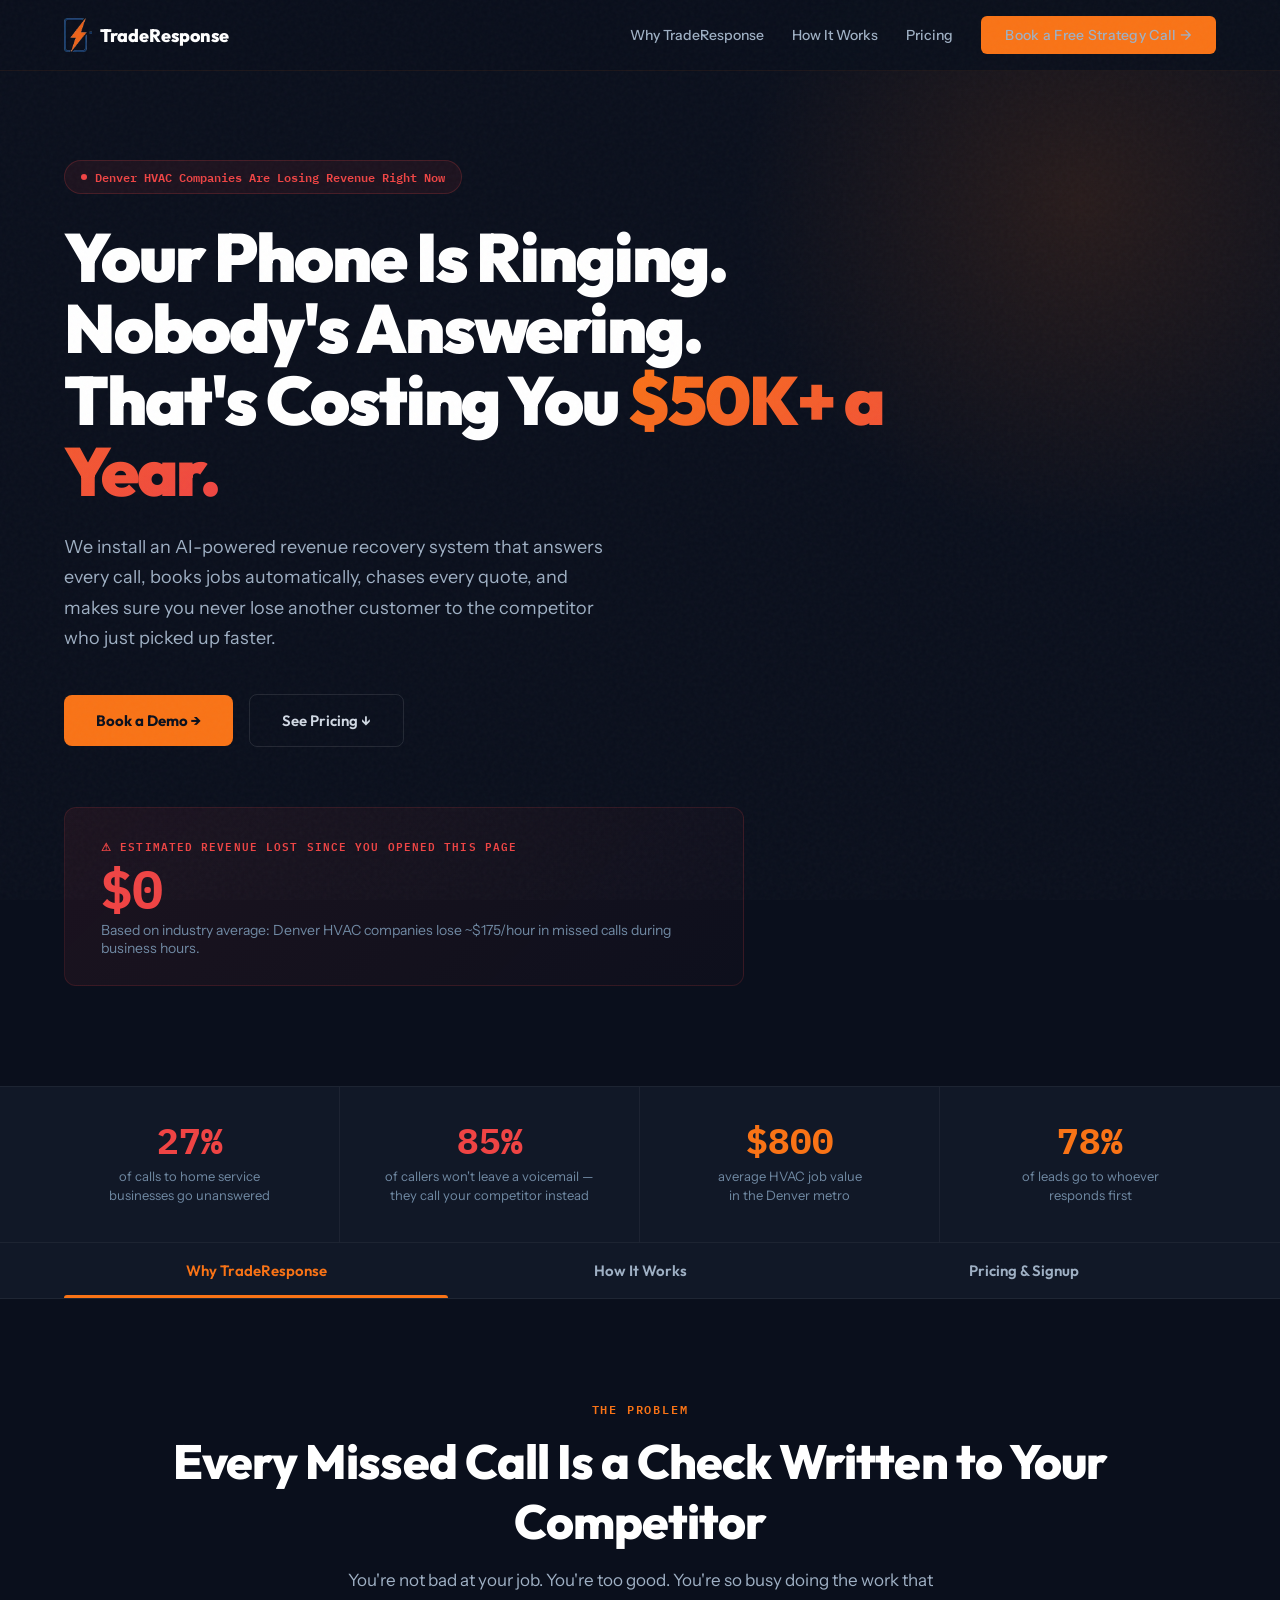
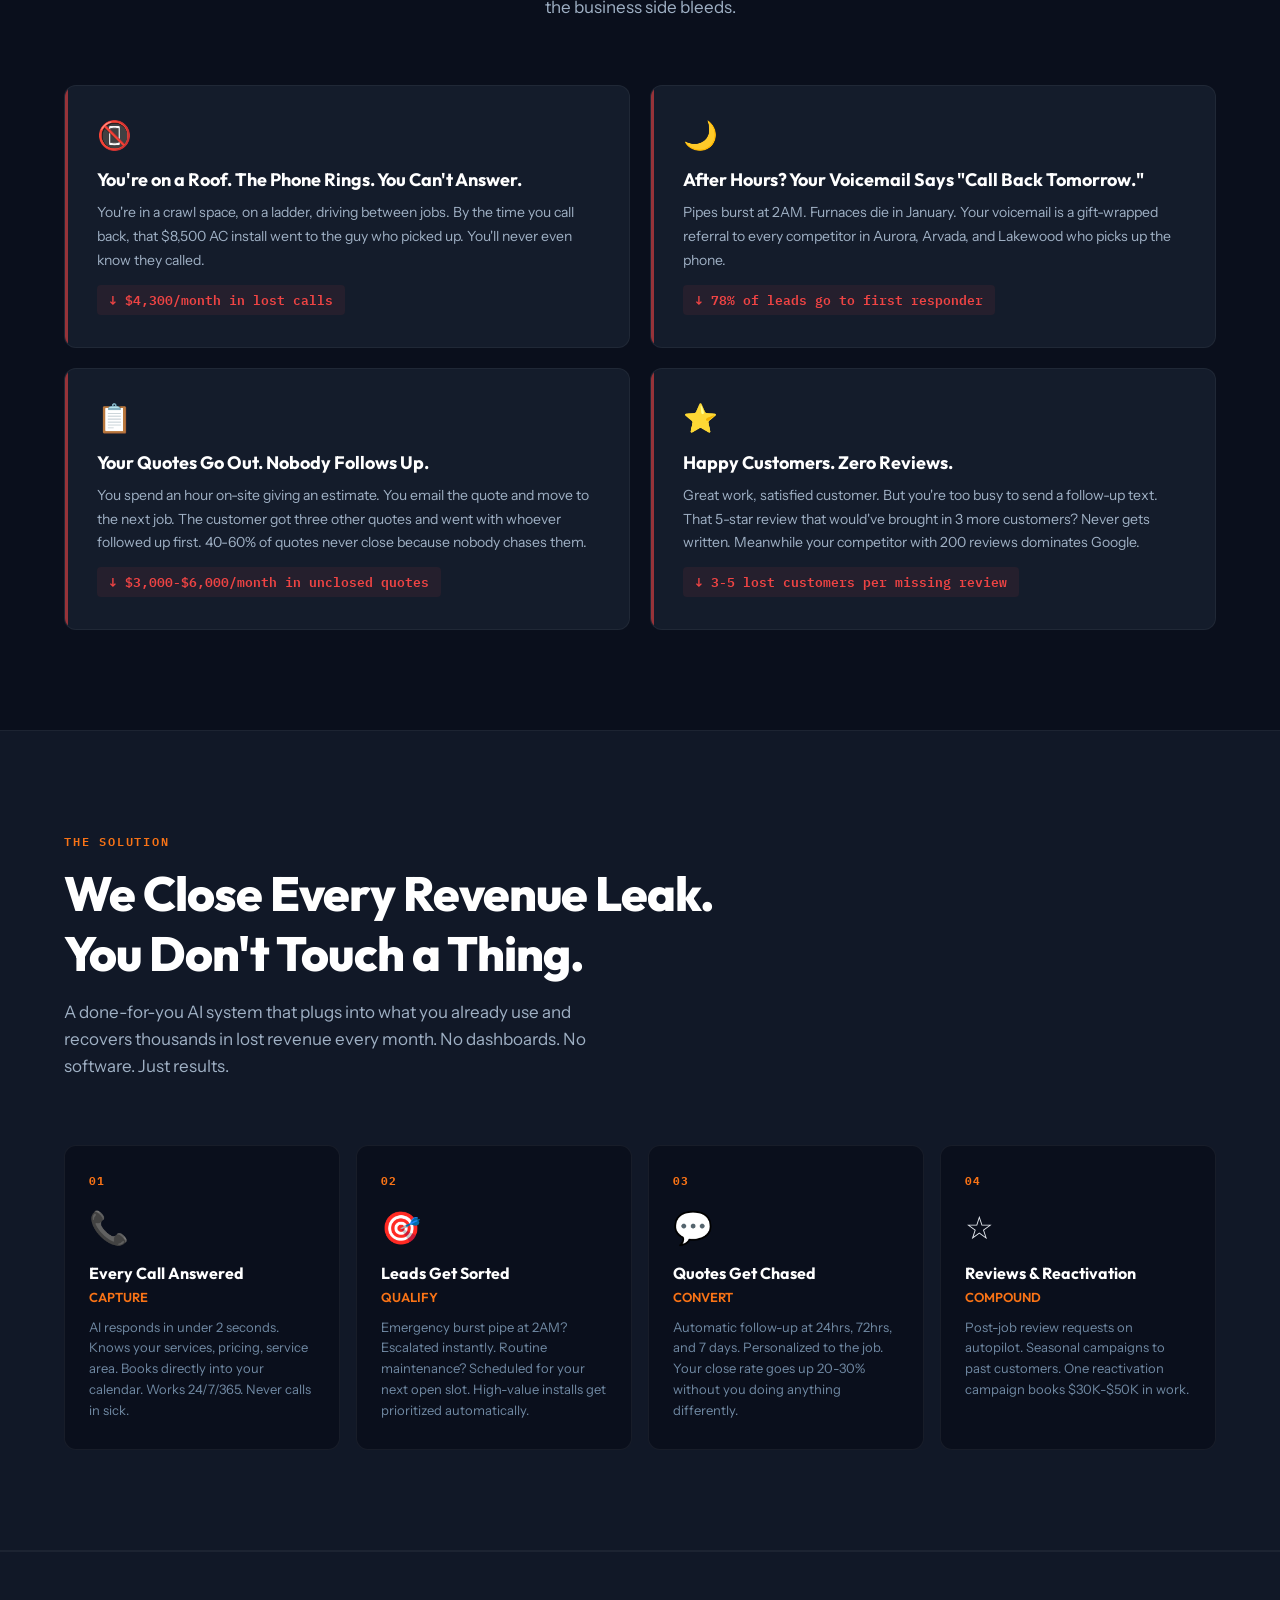
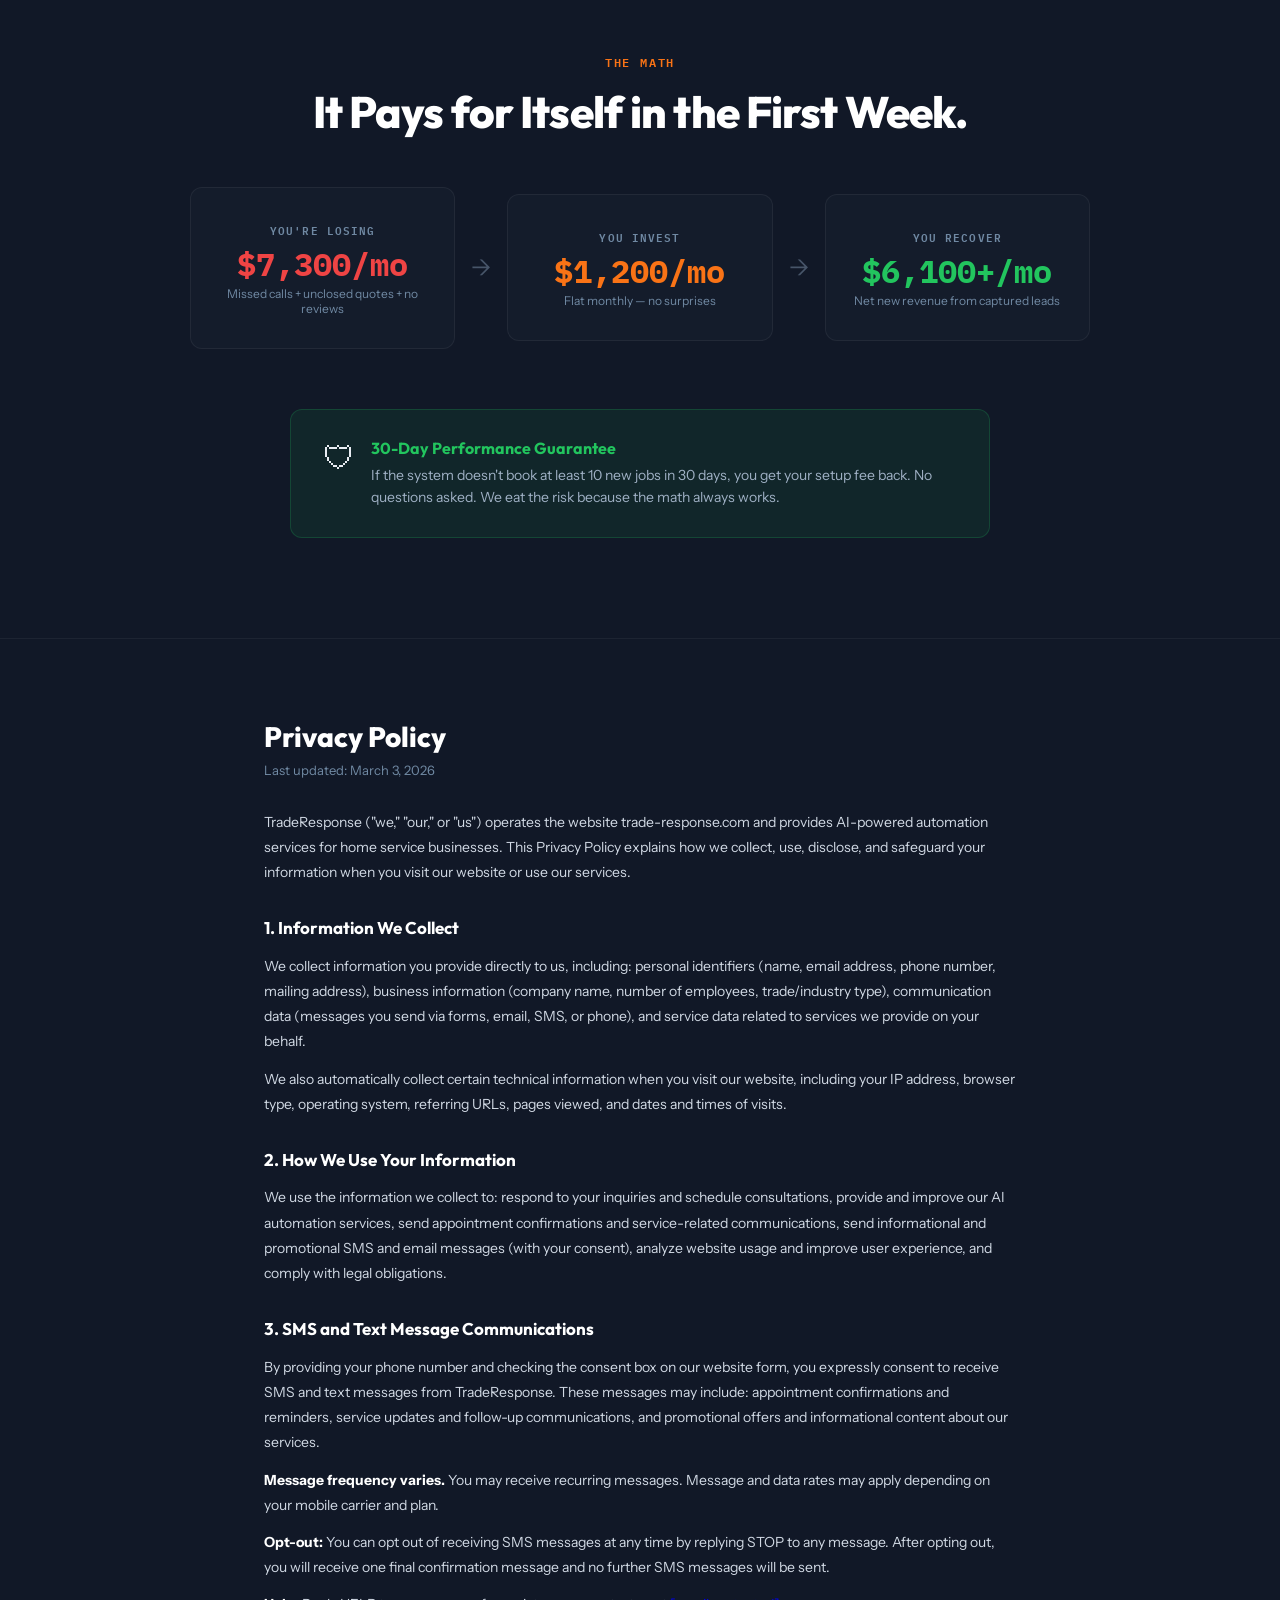
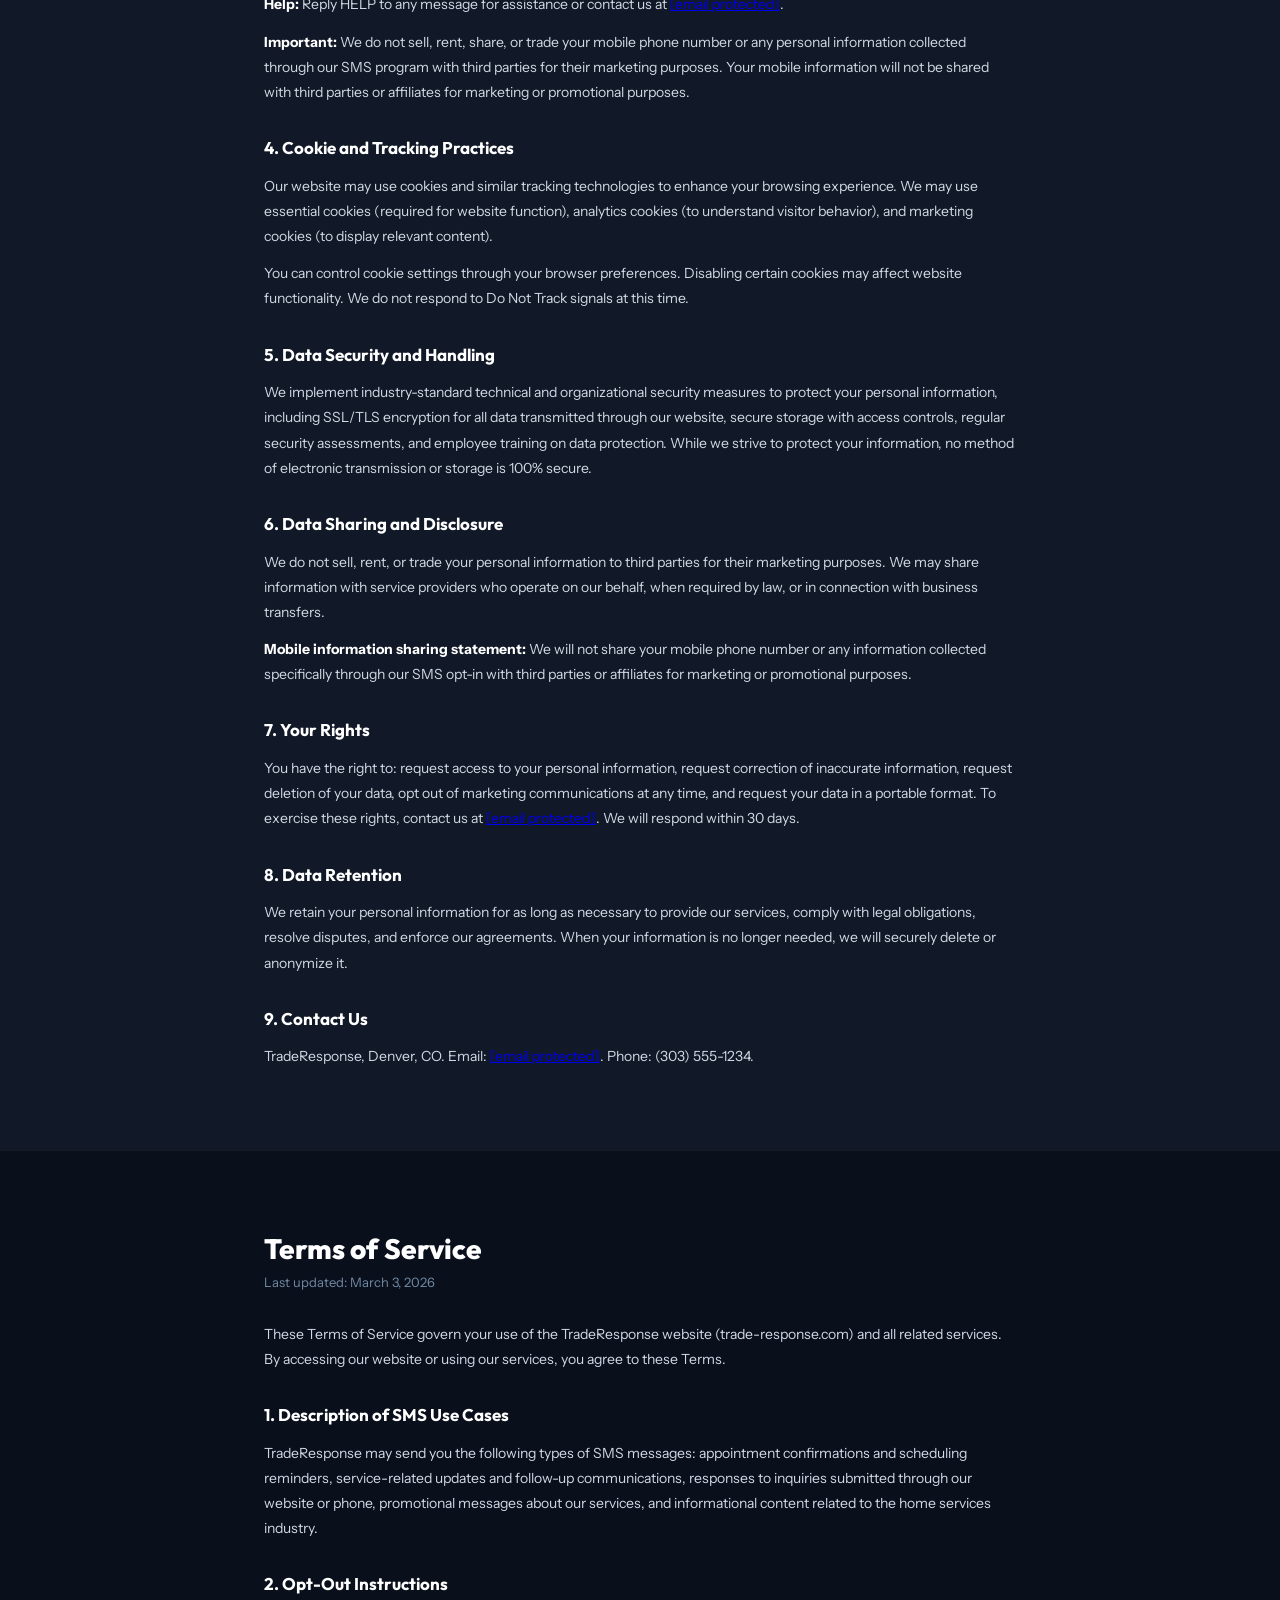
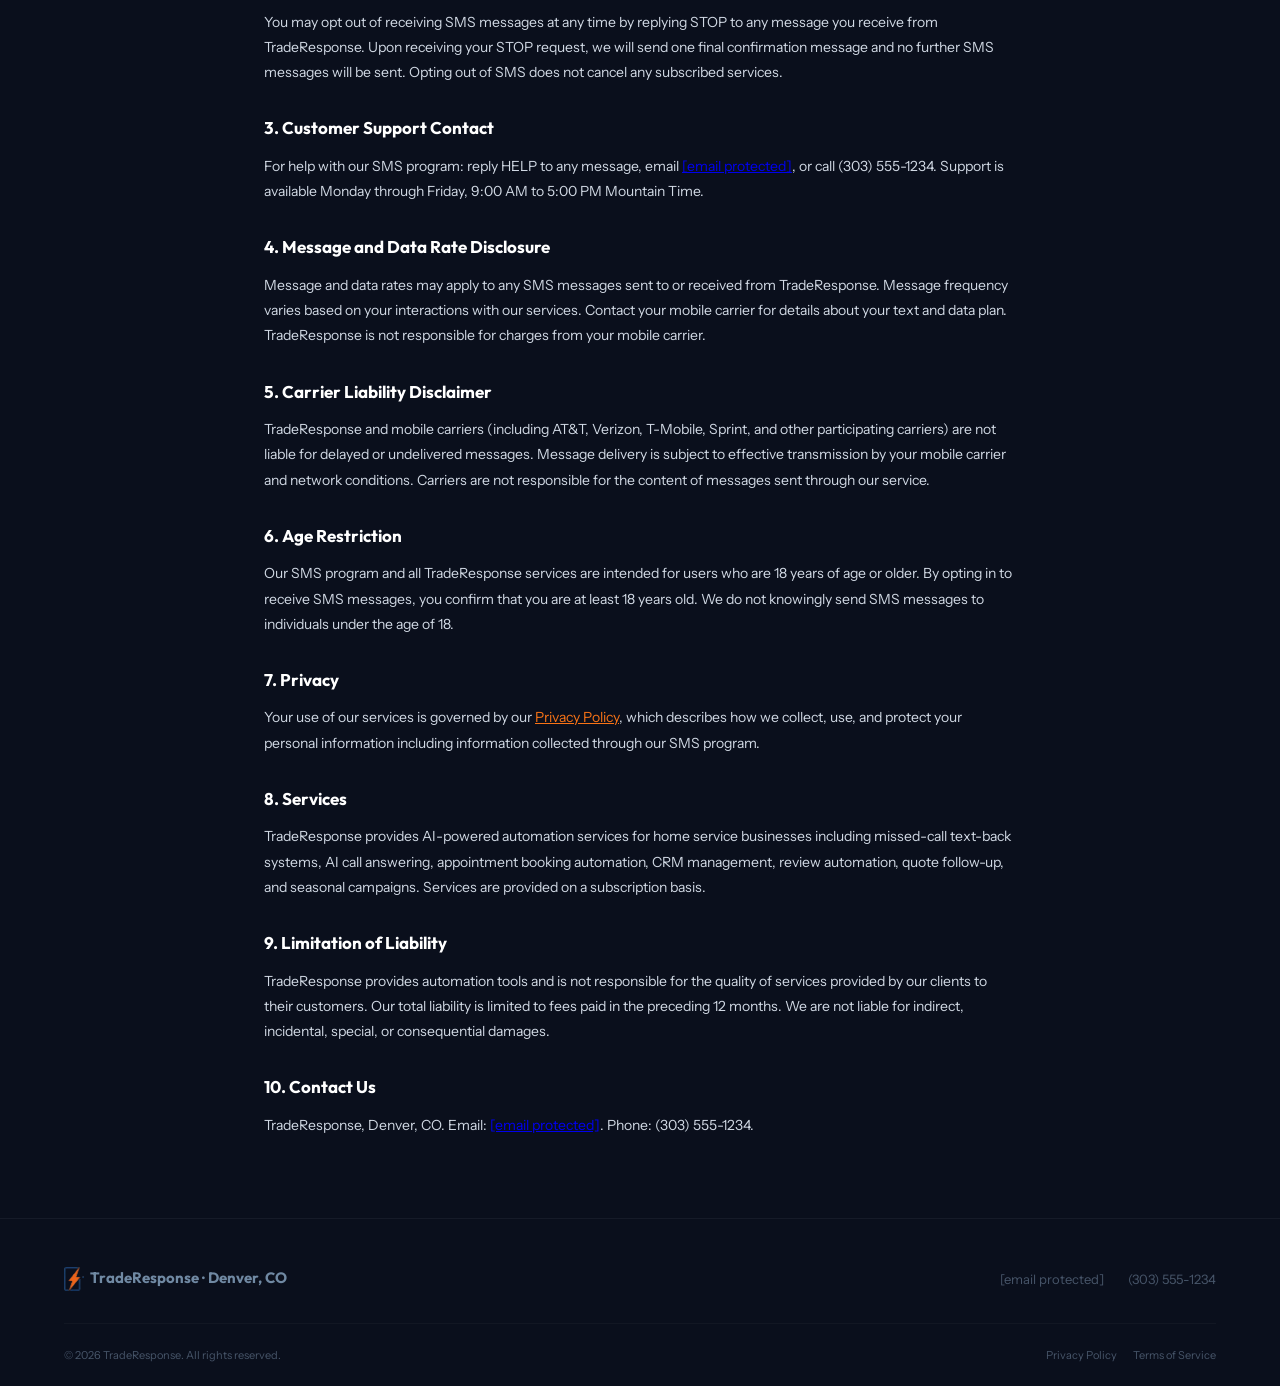
==== index.html @ 0fb7db4b "Connect Book Strategy Call button to GHL calendar Co-Authored-By: Claude Opus 4.6 <noreply@anthropic" ====
<!DOCTYPE html>
<html lang="en">
<head>
<meta charset="UTF-8">
<meta name="viewport" content="width=device-width, initial-scale=1.0">
<title>TradeResponse | Stop Losing $50K+ to Missed Calls — Denver HVAC AI Automation</title>
<meta name="description" content="Denver HVAC companies lose $50K+ a year to unanswered phones. TradeResponse fixes that with AI-powered call answering, lead recovery, and automation.">
<link rel="preconnect" href="https://fonts.googleapis.com">
<link href="https://fonts.googleapis.com/css2?family=Outfit:wght@300;400;500;600;700;800;900&family=Instrument+Sans:wght@400;500;600;700&family=IBM+Plex+Mono:wght@500;600;700&display=swap" rel="stylesheet">
<style>
:root {
  --navy: #0a0f1c;
  --navy-mid: #111827;
  --surface: #141c2b;
  --orange: #f97316;
  --orange-hot: #fb923c;
  --orange-glow: rgba(249,115,22,0.12);
  --red: #ef4444;
  --red-glow: rgba(239,68,68,0.08);
  --green: #22c55e;
  --green-glow: rgba(34,197,94,0.08);
  --white: #ffffff;
  --gray-100: #f3f6fa;
  --gray-300: #d1d9e4;
  --gray-400: #9fb0c4;
  --gray-500: #7089a3;
  --gray-600: #475569;
  --text: #e8ecf2;
  --font-display: 'Outfit', sans-serif;
  --font-body: 'Instrument Sans', sans-serif;
  --font-mono: 'IBM Plex Mono', monospace;
}
*{margin:0;padding:0;box-sizing:border-box}
html{scroll-behavior:smooth}
body{font-family:var(--font-body);background:var(--navy);color:var(--text);overflow-x:hidden;-webkit-font-smoothing:antialiased}
.container{max-width:1200px;margin:0 auto;padding:0 24px}
.section-label{font-family:var(--font-mono);font-size:12px;font-weight:600;letter-spacing:0.15em;text-transform:uppercase;color:var(--orange);margin-bottom:12px}

/* GRAIN */
body::before{content:'';position:fixed;top:0;left:0;right:0;bottom:0;background-image:url("data:image/svg+xml,%3Csvg viewBox='0 0 256 256' xmlns='http://www.w3.org/2000/svg'%3E%3Cfilter id='n'%3E%3CfeTurbulence type='fractalNoise' baseFrequency='0.9' numOctaves='4' stitchTiles='stitch'/%3E%3C/filter%3E%3Crect width='100%25' height='100%25' filter='url(%23n)' opacity='0.03'/%3E%3C/svg%3E");pointer-events:none;z-index:9999}

/* NAV */
.nav{position:fixed;top:0;width:100%;z-index:100;padding:16px 0;background:rgba(10,15,28,0.88);backdrop-filter:blur(20px);border-bottom:1px solid rgba(249,115,22,0.08)}
.nav-inner{max-width:1200px;margin:0 auto;padding:0 24px;display:flex;justify-content:space-between;align-items:center}
.nav-logo{font-family:var(--font-display);font-weight:800;font-size:18px;color:var(--white);text-decoration:none;display:flex;align-items:center;gap:8px}
.nav-logo-img{height:34px;width:auto;object-fit:contain}
.nav-links{display:flex;gap:28px;align-items:center}
.nav-links a{font-size:14px;font-weight:500;color:var(--gray-400);text-decoration:none;transition:color 0.2s}
.nav-links a:hover{color:var(--white)}
.nav-cta{background:var(--orange);color:var(--navy);padding:10px 24px;border-radius:6px;font-size:13px;font-weight:700;text-decoration:none;transition:all 0.2s;letter-spacing:0.02em}
.nav-cta:hover{background:var(--orange-hot);transform:translateY(-1px)}

/* HERO */
.hero{padding:160px 0 100px;position:relative;overflow:hidden}
.hero::before{content:'';position:absolute;top:-200px;right:-200px;width:800px;height:800px;background:radial-gradient(circle,var(--orange-glow) 0%,transparent 60%);pointer-events:none}
.hero-content{position:relative;z-index:2}
.hero-badge{display:inline-flex;align-items:center;gap:8px;padding:6px 16px;background:var(--red-glow);border:1px solid rgba(239,68,68,0.2);border-radius:100px;font-family:var(--font-mono);font-size:12px;font-weight:600;color:var(--red);margin-bottom:28px;animation:pulse-border 2s ease-in-out infinite}
@keyframes pulse-border{0%,100%{border-color:rgba(239,68,68,0.2)}50%{border-color:rgba(239,68,68,0.5)}}
.hero-badge .dot{width:6px;height:6px;background:var(--red);border-radius:50%;animation:blink 1.5s ease-in-out infinite}
@keyframes blink{0%,100%{opacity:1}50%{opacity:0.3}}
.hero h1{font-family:var(--font-display);font-size:clamp(40px,5.5vw,68px);font-weight:900;line-height:1.05;letter-spacing:-0.03em;color:var(--white);max-width:820px;margin-bottom:24px}
.hero h1 .highlight{background:linear-gradient(135deg,var(--orange),var(--red));-webkit-background-clip:text;-webkit-text-fill-color:transparent;background-clip:text}
.hero-sub{font-size:18px;line-height:1.7;color:var(--gray-400);max-width:560px;margin-bottom:40px}
.hero-actions{display:flex;gap:16px;align-items:center;flex-wrap:wrap}
.btn-primary{display:inline-flex;align-items:center;gap:8px;background:var(--orange);color:var(--navy);padding:16px 32px;border-radius:8px;font-family:var(--font-display);font-size:15px;font-weight:700;text-decoration:none;transition:all 0.25s;border:none;cursor:pointer}
.btn-primary:hover{background:var(--orange-hot);transform:translateY(-2px);box-shadow:0 8px 30px rgba(249,115,22,0.3)}
.btn-secondary{display:inline-flex;align-items:center;gap:8px;background:transparent;color:var(--gray-300);padding:16px 32px;border-radius:8px;font-family:var(--font-display);font-size:15px;font-weight:600;text-decoration:none;border:1px solid rgba(255,255,255,0.1);transition:all 0.25s}
.btn-secondary:hover{border-color:var(--orange);color:var(--orange)}

/* LOSS COUNTER */
.loss-counter{margin-top:60px;padding:28px 36px;background:linear-gradient(135deg,rgba(239,68,68,0.08),rgba(239,68,68,0.02));border:1px solid rgba(239,68,68,0.15);border-radius:12px;max-width:680px}
.loss-counter-label{font-family:var(--font-mono);font-size:11px;color:var(--red);font-weight:600;letter-spacing:0.1em;text-transform:uppercase;margin-bottom:8px}
.loss-counter-value{font-family:var(--font-mono);font-size:clamp(36px,5vw,52px);font-weight:700;color:var(--red);line-height:1;margin-bottom:6px}
.loss-counter-sub{font-size:14px;color:var(--gray-500)}

/* STATS */
.stat-strip{border-top:1px solid rgba(255,255,255,0.05);border-bottom:1px solid rgba(255,255,255,0.05);background:var(--navy-mid)}
.stat-strip-inner{max-width:1200px;margin:0 auto;display:grid;grid-template-columns:repeat(4,1fr)}
.stat-item{padding:36px 24px;text-align:center;border-right:1px solid rgba(255,255,255,0.05)}
.stat-item:last-child{border-right:none}
.stat-number{font-family:var(--font-mono);font-size:36px;font-weight:700;color:var(--orange);line-height:1;margin-bottom:8px}
.stat-number.red{color:var(--red)}
.stat-desc{font-size:13px;color:var(--gray-500);line-height:1.5}

/* PAIN */
.pain{padding:100px 0}
.pain-header{text-align:center;margin-bottom:64px}
.pain-header h2{font-family:var(--font-display);font-size:clamp(32px,4vw,48px);font-weight:800;color:var(--white);letter-spacing:-0.02em;margin-bottom:16px}
.pain-header p{font-size:17px;color:var(--gray-400);max-width:600px;margin:0 auto;line-height:1.6}
.pain-grid{display:grid;grid-template-columns:repeat(2,1fr);gap:20px}
.pain-card{padding:32px;background:var(--surface);border:1px solid rgba(255,255,255,0.05);border-radius:12px;position:relative;overflow:hidden;transition:all 0.3s}
.pain-card:hover{border-color:rgba(239,68,68,0.2);transform:translateY(-2px)}
.pain-card::before{content:'';position:absolute;top:0;left:0;width:3px;height:100%;background:var(--red);opacity:0.6}
.pain-icon{font-size:28px;margin-bottom:16px}
.pain-card h3{font-family:var(--font-display);font-size:18px;font-weight:700;color:var(--white);margin-bottom:10px}
.pain-card p{font-size:14px;line-height:1.7;color:var(--gray-400)}
.pain-card .cost{display:inline-block;margin-top:12px;font-family:var(--font-mono);font-size:13px;font-weight:600;color:var(--red);padding:4px 12px;background:var(--red-glow);border-radius:4px}

/* SOLUTION */
.solution{padding:100px 0;background:var(--navy-mid);border-top:1px solid rgba(255,255,255,0.05);border-bottom:1px solid rgba(255,255,255,0.05)}
.solution-header{margin-bottom:64px}
.solution-header h2{font-family:var(--font-display);font-size:clamp(32px,4vw,48px);font-weight:800;color:var(--white);letter-spacing:-0.02em;margin-bottom:16px}
.solution-header p{font-size:17px;color:var(--gray-400);max-width:560px;line-height:1.6}
.solution-grid{display:grid;grid-template-columns:repeat(4,1fr);gap:16px}
.sol-card{padding:28px 24px;background:var(--navy);border:1px solid rgba(255,255,255,0.06);border-radius:12px;transition:all 0.3s}
.sol-card:hover{border-color:var(--orange);transform:translateY(-3px)}
.sol-num{font-family:var(--font-mono);font-size:11px;font-weight:700;color:var(--orange);letter-spacing:0.1em;margin-bottom:20px}
.sol-icon{font-size:32px;margin-bottom:16px}
.sol-card h3{font-family:var(--font-display);font-size:16px;font-weight:700;color:var(--white);margin-bottom:6px}
.sol-card .sol-sub{font-family:var(--font-display);font-size:13px;font-weight:600;color:var(--orange);margin-bottom:12px}
.sol-card p{font-size:13px;line-height:1.6;color:var(--gray-500)}

/* HOW IT WORKS */
.how{padding:100px 0}
.how-header{text-align:center;margin-bottom:64px}
.how-header h2{font-family:var(--font-display);font-size:clamp(32px,4vw,44px);font-weight:800;color:var(--white);letter-spacing:-0.02em;margin-bottom:12px}
.how-header p{font-size:16px;color:var(--gray-400)}
.how-steps{display:grid;grid-template-columns:repeat(4,1fr);gap:0;position:relative}
.how-steps::before{content:'';position:absolute;top:32px;left:12.5%;right:12.5%;height:2px;background:linear-gradient(to right,var(--orange),var(--green));opacity:0.3}
.how-step{text-align:center;padding:0 20px;position:relative}
.step-circle{width:64px;height:64px;border-radius:50%;background:var(--surface);border:2px solid var(--orange);display:flex;align-items:center;justify-content:center;margin:0 auto 20px;font-family:var(--font-mono);font-size:20px;font-weight:700;color:var(--orange);position:relative;z-index:2}
.how-step h3{font-family:var(--font-display);font-size:16px;font-weight:700;color:var(--white);margin-bottom:8px}
.how-step p{font-size:13px;color:var(--gray-500);line-height:1.6}

/* ROI */
.roi{padding:100px 0;background:var(--navy-mid);border-top:1px solid rgba(255,255,255,0.05)}
.roi-header{text-align:center;margin-bottom:48px}
.roi-header h2{font-family:var(--font-display);font-size:clamp(32px,4vw,44px);font-weight:800;color:var(--white);letter-spacing:-0.02em;margin-bottom:12px}
.roi-flow{display:grid;grid-template-columns:1fr auto 1fr auto 1fr;gap:16px;align-items:center;max-width:900px;margin:0 auto 60px}
.roi-card{padding:32px 24px;background:var(--surface);border:1px solid rgba(255,255,255,0.06);border-radius:12px;text-align:center}
.roi-label{font-family:var(--font-mono);font-size:11px;font-weight:600;color:var(--gray-500);letter-spacing:0.1em;text-transform:uppercase;margin-bottom:8px}
.roi-amount{font-family:var(--font-mono);font-size:32px;font-weight:700;line-height:1.1;margin-bottom:4px}
.roi-amount.loss{color:var(--red)}
.roi-amount.invest{color:var(--orange)}
.roi-amount.gain{color:var(--green)}
.roi-note{font-size:12px;color:var(--gray-500)}
.roi-arrow{font-size:24px;color:var(--gray-600)}
.guarantee{max-width:700px;margin:0 auto;padding:28px 32px;background:var(--green-glow);border:1px solid rgba(34,197,94,0.2);border-radius:12px;display:flex;align-items:flex-start;gap:16px}
.guarantee-icon{font-size:32px;flex-shrink:0}
.guarantee h4{font-family:var(--font-display);font-size:16px;font-weight:700;color:var(--green);margin-bottom:6px}
.guarantee p{font-size:14px;color:var(--gray-400);line-height:1.6}

/* WHAT'S INCLUDED */
.included{padding:100px 0}
.included-header{text-align:center;margin-bottom:64px}
.included-header h2{font-family:var(--font-display);font-size:clamp(32px,4vw,44px);font-weight:800;color:var(--white);letter-spacing:-0.02em;margin-bottom:12px}
.included-header p{font-size:16px;color:var(--gray-400);max-width:560px;margin:0 auto}
.included-grid{display:grid;grid-template-columns:repeat(3,1fr);gap:20px}
.inc-card{padding:32px 28px;background:var(--surface);border:1px solid rgba(255,255,255,0.06);border-radius:12px;transition:all 0.3s}
.inc-card:hover{border-color:rgba(249,115,22,0.3);transform:translateY(-2px)}
.inc-card .inc-icon{font-size:36px;margin-bottom:16px}
.inc-card h3{font-family:var(--font-display);font-size:17px;font-weight:700;color:var(--white);margin-bottom:8px}
.inc-card p{font-size:14px;color:var(--gray-400);line-height:1.6;margin-bottom:12px}
.inc-card .inc-tag{font-family:var(--font-mono);font-size:11px;font-weight:600;color:var(--green);padding:4px 10px;background:var(--green-glow);border-radius:4px;display:inline-block}

/* VOICES */
.voices{padding:100px 0;background:var(--navy-mid);border-top:1px solid rgba(255,255,255,0.05)}
.voices-header{text-align:center;margin-bottom:48px}
.voices-header h2{font-family:var(--font-display);font-size:clamp(28px,3vw,40px);font-weight:800;color:var(--white);margin-bottom:8px}
.voice-grid{display:grid;grid-template-columns:repeat(3,1fr);gap:20px}
.voice-card{padding:28px;background:var(--navy);border:1px solid rgba(255,255,255,0.05);border-radius:12px}
.voice-card .quote{font-size:15px;color:var(--gray-300);line-height:1.7;font-style:italic;margin-bottom:16px}
.voice-card .attr{font-size:13px;color:var(--gray-500)}
.voice-card .attr strong{color:var(--orange)}

/* PRICING */
.pricing{padding:100px 0}
.pricing-header{text-align:center;margin-bottom:64px}
.pricing-header h2{font-family:var(--font-display);font-size:clamp(32px,4vw,44px);font-weight:800;color:var(--white);letter-spacing:-0.02em;margin-bottom:12px}
.pricing-header p{font-size:16px;color:var(--gray-400);max-width:560px;margin:0 auto}
.pricing-grid{display:grid;grid-template-columns:repeat(3,1fr);gap:20px;max-width:1080px;margin:0 auto}
.price-card{padding:36px 28px;background:var(--surface);border:1px solid rgba(255,255,255,0.06);border-radius:12px;position:relative;transition:all 0.3s}
.price-card:hover{transform:translateY(-3px)}
.price-card.featured{border-color:var(--orange);background:linear-gradient(135deg,var(--surface),rgba(249,115,22,0.05))}
.price-card.featured::after{content:'MOST POPULAR';position:absolute;top:-12px;left:50%;transform:translateX(-50%);padding:4px 16px;background:var(--orange);color:var(--navy);font-family:var(--font-mono);font-size:10px;font-weight:700;letter-spacing:0.1em;border-radius:4px}
.price-tier{font-family:var(--font-mono);font-size:11px;font-weight:600;color:var(--orange);letter-spacing:0.1em;text-transform:uppercase;margin-bottom:4px}
.price-name{font-family:var(--font-display);font-size:20px;font-weight:700;color:var(--white);margin-bottom:16px}
.price-amount{font-family:var(--font-mono);font-size:40px;font-weight:700;color:var(--white);line-height:1}
.price-period{font-size:14px;color:var(--gray-500);margin-bottom:4px}
.price-setup{font-size:13px;color:var(--gray-500);margin-bottom:24px}
.price-features{list-style:none;margin-bottom:28px}
.price-features li{padding:8px 0;font-size:14px;color:var(--gray-400);display:flex;align-items:flex-start;gap:10px;border-bottom:1px solid rgba(255,255,255,0.03)}
.price-features li:last-child{border-bottom:none}
.price-features .check{color:var(--green);font-weight:700;flex-shrink:0}
.price-roi{font-family:var(--font-mono);font-size:12px;font-weight:600;color:var(--green);padding:8px 12px;background:var(--green-glow);border-radius:6px;text-align:center}
.price-cta{display:block;width:100%;padding:14px;margin-top:16px;background:var(--orange);color:var(--navy);border:none;border-radius:8px;font-family:var(--font-display);font-size:14px;font-weight:700;cursor:pointer;transition:all 0.2s;text-align:center;text-decoration:none}
.price-cta:hover{background:var(--orange-hot)}
.price-card:not(.featured) .price-cta{background:transparent;border:1px solid rgba(255,255,255,0.1);color:var(--white)}
.price-card:not(.featured) .price-cta:hover{border-color:var(--orange);color:var(--orange)}

/* CTA */
.cta-section{padding:100px 0;position:relative;overflow:hidden}
.cta-section::before{content:'';position:absolute;top:-200px;left:50%;transform:translateX(-50%);width:1000px;height:600px;background:radial-gradient(ellipse,var(--orange-glow) 0%,transparent 60%);pointer-events:none}
.cta-inner{position:relative;z-index:2;text-align:center;max-width:700px;margin:0 auto}
.cta-inner h2{font-family:var(--font-display);font-size:clamp(32px,4vw,48px);font-weight:900;color:var(--white);letter-spacing:-0.02em;margin-bottom:16px;line-height:1.1}
.cta-inner p{font-size:17px;color:var(--gray-400);margin-bottom:40px;line-height:1.6}
.signup-form{max-width:520px;margin:0 auto;display:flex;flex-direction:column;gap:12px}
.form-row{display:grid;grid-template-columns:1fr 1fr;gap:12px}
.signup-form input,.signup-form select{width:100%;padding:14px 16px;background:var(--surface);border:1px solid rgba(255,255,255,0.08);border-radius:8px;color:var(--white);font-family:var(--font-body);font-size:14px;outline:none;transition:border-color 0.2s}
.signup-form input::placeholder{color:var(--gray-600)}
.signup-form input:focus,.signup-form select:focus{border-color:var(--orange)}
.signup-form select{appearance:none;background-image:url("data:image/svg+xml,%3Csvg xmlns='http://www.w3.org/2000/svg' width='12' height='8'%3E%3Cpath d='M1 1l5 5 5-5' stroke='%2364748b' stroke-width='1.5' fill='none'/%3E%3C/svg%3E");background-repeat:no-repeat;background-position:right 16px center;cursor:pointer}
.signup-form select option{background:var(--navy);color:var(--white)}
.signup-form button{padding:16px;background:var(--orange);color:var(--navy);border:none;border-radius:8px;font-family:var(--font-display);font-size:16px;font-weight:700;cursor:pointer;transition:all 0.25s}
.signup-form button:hover{background:var(--orange-hot);transform:translateY(-1px);box-shadow:0 8px 30px rgba(249,115,22,0.3)}
.form-note{font-size:12px;color:var(--gray-600);margin-top:4px}
.form-consent{font-size:11px;color:var(--gray-600);margin-top:2px;line-height:1.5}

/* FOOTER */
.footer{padding:48px 0 24px;border-top:1px solid rgba(255,255,255,0.05);background:var(--navy)}
.footer-inner{max-width:1200px;margin:0 auto;padding:0 24px}
.footer-top{display:flex;justify-content:space-between;align-items:center;margin-bottom:32px}
.footer-left{font-family:var(--font-display);font-weight:700;font-size:15px;color:var(--gray-500)}
.footer-left .bolt{color:var(--orange)}
.footer-right{display:flex;gap:24px}
.footer-right a{font-size:13px;color:var(--gray-600);text-decoration:none;transition:color 0.2s}
.footer-right a:hover{color:var(--orange)}
.footer-legal{padding-top:24px;border-top:1px solid rgba(255,255,255,0.03);display:flex;justify-content:space-between;align-items:center}
.footer-legal p{font-size:11px;color:var(--gray-600)}
.footer-legal-links{display:flex;gap:16px}
.footer-legal-links a{font-size:11px;color:var(--gray-600);text-decoration:none}
.footer-legal-links a:hover{color:var(--gray-400)}

/* MODAL */
.modal-overlay{display:none;position:fixed;top:0;left:0;right:0;bottom:0;background:rgba(0,0,0,0.8);z-index:10000;justify-content:center;align-items:center;padding:24px}
.modal-overlay.active{display:flex}
.modal{background:var(--navy-mid);border:1px solid rgba(255,255,255,0.1);border-radius:16px;max-width:700px;width:100%;max-height:80vh;overflow-y:auto;padding:48px}
.modal h2{font-family:var(--font-display);font-size:24px;font-weight:800;color:var(--white);margin-bottom:20px}
.modal p,.modal li{font-size:14px;color:var(--gray-400);line-height:1.8;margin-bottom:12px}
.modal h3{font-family:var(--font-display);font-size:16px;font-weight:700;color:var(--white);margin-top:24px;margin-bottom:8px}
.modal ul{padding-left:20px}
.modal-close{position:absolute;top:16px;right:20px;background:none;border:none;color:var(--gray-400);font-size:24px;cursor:pointer}
.modal .close-btn{margin-top:24px;padding:12px 24px;background:var(--orange);color:var(--navy);border:none;border-radius:8px;font-family:var(--font-display);font-weight:700;cursor:pointer}

/* RESPONSIVE */
@media(max-width:900px){
  .stat-strip-inner{grid-template-columns:repeat(2,1fr)}
  .pain-grid,.included-grid{grid-template-columns:1fr}
  .solution-grid{grid-template-columns:repeat(2,1fr)}
  .how-steps{grid-template-columns:repeat(2,1fr);gap:32px}
  .how-steps::before{display:none}
  .roi-flow{grid-template-columns:1fr}
  .roi-arrow{text-align:center;transform:rotate(90deg)}
  .pricing-grid,.voice-grid{grid-template-columns:1fr;max-width:420px;margin-left:auto;margin-right:auto}
  .nav-links{display:none}
  .footer-top,.footer-legal{flex-direction:column;gap:12px;text-align:center}
}
@media(max-width:600px){
  .stat-strip-inner,.solution-grid,.how-steps{grid-template-columns:1fr}
  .form-row{grid-template-columns:1fr}
  .hero-actions{flex-direction:column;align-items:flex-start}
}

/* ANIMATIONS */
.fade-in{opacity:0;transform:translateY(30px);transition:all 0.6s cubic-bezier(0.22,1,0.36,1)}
.fade-in.visible{opacity:1;transform:translateY(0)}

/* TAB BAR */
.tab-bar{position:sticky;top:56px;z-index:99;background:var(--navy-mid);border-bottom:1px solid rgba(255,255,255,0.06)}
.tab-bar-inner{max-width:1200px;margin:0 auto;display:flex;position:relative;padding:0 24px}
.tab-btn{flex:1;padding:18px 12px;background:none;border:none;font-family:var(--font-display);font-size:15px;font-weight:600;color:var(--gray-400);cursor:pointer;transition:color 0.25s;text-align:center;position:relative}
.tab-btn:hover{color:var(--gray-100)}
.tab-btn.active{color:var(--orange)}
.tab-indicator{position:absolute;bottom:0;height:3px;background:var(--orange);border-radius:3px 3px 0 0;transition:left 0.35s cubic-bezier(0.22,1,0.36,1),width 0.35s cubic-bezier(0.22,1,0.36,1)}
.tab-panel{display:none}
.tab-panel.active{display:block;animation:tabFadeIn 0.4s ease}
@keyframes tabFadeIn{from{opacity:0;transform:translateY(12px)}to{opacity:1;transform:translateY(0)}}

@media(max-width:900px){
  .tab-bar{top:56px}
  .tab-btn{font-size:13px;padding:14px 8px}
}
@media(max-width:600px){
  .tab-btn{font-size:12px;padding:12px 6px}
}
</style>
</head>
<body>

<!-- NAV -->
<nav class="nav">
  <div class="nav-inner">
    <a href="#" class="nav-logo"><img src="logo-icon.webp" alt="TradeResponse" class="nav-logo-img"> TradeResponse</a>
    <div class="nav-links">
      <a href="#" data-tab="0">Why TradeResponse</a>
      <a href="#" data-tab="1">How It Works</a>
      <a href="#" data-tab="2">Pricing</a>
      <a href="#" data-tab="2" class="nav-cta">Book a Free Strategy Call &#8594;</a>
    </div>
  </div>
</nav>

<!-- HERO -->
<section class="hero" id="hero">
  <div class="container hero-content">
    <div class="hero-badge"><span class="dot"></span> Denver HVAC Companies Are Losing Revenue Right Now</div>
    <h1>Your Phone Is Ringing.<br>Nobody's Answering.<br>That's Costing You <span class="highlight">$50K+ a Year.</span></h1>
    <p class="hero-sub">We install an AI-powered revenue recovery system that answers every call, books jobs automatically, chases every quote, and makes sure you never lose another customer to the competitor who just picked up faster.</p>
    <div class="hero-actions">
      <a href="https://api.leadconnectorhq.com/widget/booking/vUIKLAY8gyFvAfFBjGjf" target="_blank" rel="noopener" class="btn-primary">Book a Demo &#8594;</a>
      <a href="#" data-tab="2" data-scroll="signup" class="btn-secondary">See Pricing &#8595;</a>
    </div>
    <div class="loss-counter">
      <div class="loss-counter-label">&#9888; Estimated Revenue Lost Since You Opened This Page</div>
      <div class="loss-counter-value" id="lossCounter">$0</div>
      <div class="loss-counter-sub">Based on industry average: Denver HVAC companies lose ~$175/hour in missed calls during business hours.</div>
    </div>
  </div>
</section>

<!-- STAT STRIP -->
<div class="stat-strip">
  <div class="stat-strip-inner">
    <div class="stat-item fade-in">
      <div class="stat-number red">27%</div>
      <div class="stat-desc">of calls to home service<br>businesses go unanswered</div>
    </div>
    <div class="stat-item fade-in">
      <div class="stat-number red">85%</div>
      <div class="stat-desc">of callers won't leave a voicemail —<br>they call your competitor instead</div>
    </div>
    <div class="stat-item fade-in">
      <div class="stat-number">$800</div>
      <div class="stat-desc">average HVAC job value<br>in the Denver metro</div>
    </div>
    <div class="stat-item fade-in">
      <div class="stat-number">78%</div>
      <div class="stat-desc">of leads go to whoever<br>responds first</div>
    </div>
  </div>
</div>

<!-- TAB BAR -->
<div class="tab-bar" id="tabBar">
  <div class="tab-bar-inner">
    <button class="tab-btn active" data-tab="0">Why TradeResponse</button>
    <button class="tab-btn" data-tab="1">How It Works</button>
    <button class="tab-btn" data-tab="2">Pricing &amp; Signup</button>
    <div class="tab-indicator" id="tabIndicator"></div>
  </div>
</div>

<!-- TAB PANEL 0: Why TradeResponse -->
<div class="tab-panel active" data-panel="0">

<!-- PAIN -->
<section class="pain" id="problem">
  <div class="container">
    <div class="pain-header fade-in">
      <div class="section-label">The Problem</div>
      <h2>Every Missed Call Is a Check Written to Your Competitor</h2>
      <p>You're not bad at your job. You're too good. You're so busy doing the work that the business side bleeds.</p>
    </div>
    <div class="pain-grid">
      <div class="pain-card fade-in">
        <div class="pain-icon">&#128245;</div>
        <h3>You're on a Roof. The Phone Rings. You Can't Answer.</h3>
        <p>You're in a crawl space, on a ladder, driving between jobs. By the time you call back, that $8,500 AC install went to the guy who picked up. You'll never even know they called.</p>
        <span class="cost">&#8595; $4,300/month in lost calls</span>
      </div>
      <div class="pain-card fade-in">
        <div class="pain-icon">&#127769;</div>
        <h3>After Hours? Your Voicemail Says "Call Back Tomorrow."</h3>
        <p>Pipes burst at 2AM. Furnaces die in January. Your voicemail is a gift-wrapped referral to every competitor in Aurora, Arvada, and Lakewood who picks up the phone.</p>
        <span class="cost">&#8595; 78% of leads go to first responder</span>
      </div>
      <div class="pain-card fade-in">
        <div class="pain-icon">&#128203;</div>
        <h3>Your Quotes Go Out. Nobody Follows Up.</h3>
        <p>You spend an hour on-site giving an estimate. You email the quote and move to the next job. The customer got three other quotes and went with whoever followed up first. 40-60% of quotes never close because nobody chases them.</p>
        <span class="cost">&#8595; $3,000-$6,000/month in unclosed quotes</span>
      </div>
      <div class="pain-card fade-in">
        <div class="pain-icon">&#11088;</div>
        <h3>Happy Customers. Zero Reviews.</h3>
        <p>Great work, satisfied customer. But you're too busy to send a follow-up text. That 5-star review that would've brought in 3 more customers? Never gets written. Meanwhile your competitor with 200 reviews dominates Google.</p>
        <span class="cost">&#8595; 3-5 lost customers per missing review</span>
      </div>
    </div>
  </div>
</section>

<!-- SOLUTION -->
<section class="solution" id="solution">
  <div class="container">
    <div class="solution-header fade-in">
      <div class="section-label">The Solution</div>
      <h2>We Close Every Revenue Leak.<br>You Don't Touch a Thing.</h2>
      <p>A done-for-you AI system that plugs into what you already use and recovers thousands in lost revenue every month. No dashboards. No software. Just results.</p>
    </div>
    <div class="solution-grid">
      <div class="sol-card fade-in">
        <div class="sol-num">01</div>
        <div class="sol-icon">&#128222;</div>
        <h3>Every Call Answered</h3>
        <div class="sol-sub">CAPTURE</div>
        <p>AI responds in under 2 seconds. Knows your services, pricing, service area. Books directly into your calendar. Works 24/7/365. Never calls in sick.</p>
      </div>
      <div class="sol-card fade-in">
        <div class="sol-num">02</div>
        <div class="sol-icon">&#127919;</div>
        <h3>Leads Get Sorted</h3>
        <div class="sol-sub">QUALIFY</div>
        <p>Emergency burst pipe at 2AM? Escalated instantly. Routine maintenance? Scheduled for your next open slot. High-value installs get prioritized automatically.</p>
      </div>
      <div class="sol-card fade-in">
        <div class="sol-num">03</div>
        <div class="sol-icon">&#128172;</div>
        <h3>Quotes Get Chased</h3>
        <div class="sol-sub">CONVERT</div>
        <p>Automatic follow-up at 24hrs, 72hrs, and 7 days. Personalized to the job. Your close rate goes up 20-30% without you doing anything differently.</p>
      </div>
      <div class="sol-card fade-in">
        <div class="sol-num">04</div>
        <div class="sol-icon">&#9734;</div>
        <h3>Reviews &amp; Reactivation</h3>
        <div class="sol-sub">COMPOUND</div>
        <p>Post-job review requests on autopilot. Seasonal campaigns to past customers. One reactivation campaign books $30K-$50K in work.</p>
      </div>
    </div>
  </div>
</section>

<!-- ROI -->
<section class="roi" id="roi">
  <div class="container">
    <div class="roi-header fade-in">
      <div class="section-label">The Math</div>
      <h2>It Pays for Itself in the First Week.</h2>
    </div>
    <div class="roi-flow fade-in">
      <div class="roi-card">
        <div class="roi-label">You're Losing</div>
        <div class="roi-amount loss">$7,300/mo</div>
        <div class="roi-note">Missed calls + unclosed quotes + no reviews</div>
      </div>
      <div class="roi-arrow">&#8594;</div>
      <div class="roi-card">
        <div class="roi-label">You Invest</div>
        <div class="roi-amount invest">$1,200/mo</div>
        <div class="roi-note">Flat monthly — no surprises</div>
      </div>
      <div class="roi-arrow">&#8594;</div>
      <div class="roi-card">
        <div class="roi-label">You Recover</div>
        <div class="roi-amount gain">$6,100+/mo</div>
        <div class="roi-note">Net new revenue from captured leads</div>
      </div>
    </div>
    <div class="guarantee fade-in">
      <div class="guarantee-icon">&#128737;</div>
      <div>
        <h4>30-Day Performance Guarantee</h4>
        <p>If the system doesn't book at least 10 new jobs in 30 days, you get your setup fee back. No questions asked. We eat the risk because the math always works.</p>
      </div>
    </div>
  </div>
</section>

</div><!-- end tab-panel 0 -->

<!-- TAB PANEL 1: How It Works -->
<div class="tab-panel" data-panel="1">

<!-- HOW IT WORKS -->
<section class="how" id="how">
  <div class="container">
    <div class="how-header fade-in">
      <div class="section-label">How It Works</div>
      <h2>Live in 14 Days. No Tech Skills Required.</h2>
      <p>From handshake to answered calls — two weeks. You don't install anything or change how you work.</p>
    </div>
    <div class="how-steps">
      <div class="how-step fade-in">
        <div class="step-circle">1</div>
        <h3>We Learn Your Business</h3>
        <p>1-hour call to learn your services, pricing, service area, and scheduling tools. Then we go build.</p>
      </div>
      <div class="how-step fade-in">
        <div class="step-circle">2</div>
        <h3>We Build &amp; Test</h3>
        <p>We configure everything, train the AI on your business, and run test calls until it's perfect.</p>
      </div>
      <div class="how-step fade-in">
        <div class="step-circle">3</div>
        <h3>You Go Live</h3>
        <p>Flip the switch. Calls start getting answered that same day. You get notified for every lead.</p>
      </div>
      <div class="how-step fade-in">
        <div class="step-circle">4</div>
        <h3>We Optimize Monthly</h3>
        <p>We watch the data, tweak scripts, layer on quote follow-ups, reviews, and seasonal campaigns.</p>
      </div>
    </div>
  </div>
</section>

<!-- WHAT'S INCLUDED -->
<section class="included" id="included">
  <div class="container">
    <div class="included-header fade-in">
      <div class="section-label">What's Included</div>
      <h2>Your Complete Revenue Recovery System</h2>
      <p>Everything is done-for-you. We build it, maintain it, optimize it. All you see is more jobs on your calendar.</p>
    </div>
    <div class="included-grid">
      <div class="inc-card fade-in">
        <div class="inc-icon">&#128222;</div>
        <h3>24/7 AI Call &amp; Text Response</h3>
        <p>Every missed call gets an instant text-back. AI conversations qualify the lead and book the appointment. Works after hours, weekends, and holidays.</p>
        <span class="inc-tag">Replaces $4K/mo receptionist</span>
      </div>
      <div class="inc-card fade-in">
        <div class="inc-icon">&#128197;</div>
        <h3>Automated Booking &amp; CRM</h3>
        <p>Leads book directly into your calendar. Every contact tracked in a clean CRM pipeline. You know exactly where every job stands at all times.</p>
        <span class="inc-tag">Zero manual data entry</span>
      </div>
      <div class="inc-card fade-in">
        <div class="inc-icon">&#128172;</div>
        <h3>Quote Follow-Up Sequences</h3>
        <p>Every estimate gets chased with personalized texts at 24hrs, 72hrs, and 7 days. Industry data shows this alone lifts close rates 20-30%.</p>
        <span class="inc-tag">Recovers $3K-$6K/month</span>
      </div>
      <div class="inc-card fade-in">
        <div class="inc-icon">&#11088;</div>
        <h3>Google Review Automation</h3>
        <p>After every completed job, your customer gets a review request text. Automatic follow-up if they don't leave one. Watch your Google ranking climb.</p>
        <span class="inc-tag">50+ reviews in 6 months</span>
      </div>
      <div class="inc-card fade-in">
        <div class="inc-icon">&#128293;</div>
        <h3>Emergency Routing &amp; Triage</h3>
        <p>AI detects emergencies — burst pipes, no heat, gas leaks — and escalates to your on-call tech immediately. Routine calls get scheduled normally.</p>
        <span class="inc-tag">Never miss a $5K emergency call</span>
      </div>
      <div class="inc-card fade-in">
        <div class="inc-icon">&#128200;</div>
        <h3>Monthly ROI Reports</h3>
        <p>Every month you see exactly how many calls were captured, leads recovered, jobs booked, reviews generated, and estimated revenue recovered. Clear ROI, no guessing.</p>
        <span class="inc-tag">Full transparency</span>
      </div>
    </div>
  </div>
</section>

<!-- VOICES -->
<section class="voices">
  <div class="container">
    <div class="voices-header fade-in">
      <div class="section-label">Sound Familiar?</div>
      <h2>Real Words From Denver Contractors</h2>
    </div>
    <div class="voice-grid">
      <div class="voice-card fade-in">
        <div class="quote">"Every time I'm in a crawlspace, I feel my phone vibrating and I know I'm losing a $10,000 job to the guy who has an office staff."</div>
        <div class="attr"><strong>HVAC Owner-Operator</strong> &#183; Denver Metro</div>
      </div>
      <div class="voice-card fade-in">
        <div class="quote">"I need a dispatcher who can handle the 'summer slam' without losing their mind. Our phones won't stop ringing and we can't keep up."</div>
        <div class="attr"><strong>Residential HVAC Shop</strong> &#183; Aurora, CO</div>
      </div>
      <div class="voice-card fade-in">
        <div class="quote">"We've failed three inspections this month just because the tech forgot the CO2 sticker. That's three return trips for nothing."</div>
        <div class="attr"><strong>Mid-Size Contractor</strong> &#183; Front Range</div>
      </div>
    </div>
  </div>
</section>

</div><!-- end tab-panel 1 -->

<!-- TAB PANEL 2: Pricing & Signup -->
<div class="tab-panel" data-panel="2">

<!-- PRICING -->
<section class="pricing" id="pricing">
  <div class="container">
    <div class="pricing-header fade-in">
      <div class="section-label">Investment</div>
      <h2>One Captured Job Pays for the Whole Month.</h2>
      <p>No per-minute fees. No surprise charges. Flat-rate revenue recovery that scales with your business.</p>
    </div>
    <div class="pricing-grid">
      <div class="price-card fade-in">
        <div class="price-tier">STARTER</div>
        <div class="price-name">Lead Capture</div>
        <div class="price-amount">$1,200</div>
        <div class="price-period">/month</div>
        <div class="price-setup">$2,000 one-time setup</div>
        <ul class="price-features">
          <li><span class="check">&#10003;</span> 24/7 missed-call text-back</li>
          <li><span class="check">&#10003;</span> AI-powered SMS lead qualification</li>
          <li><span class="check">&#10003;</span> Automated appointment booking</li>
          <li><span class="check">&#10003;</span> CRM setup + lead pipeline</li>
          <li><span class="check">&#10003;</span> Google review automation</li>
          <li><span class="check">&#10003;</span> Monthly performance report</li>
        </ul>
        <div class="price-roi">2 extra jobs/month = ROI positive</div>
        <a href="#signup" class="price-cta">Get Started &#8594;</a>
      </div>
      <div class="price-card featured fade-in">
        <div class="price-tier">GROWTH</div>
        <div class="price-name">Growth Engine</div>
        <div class="price-amount">$2,500</div>
        <div class="price-period">/month</div>
        <div class="price-setup">$3,500 one-time setup</div>
        <ul class="price-features">
          <li><span class="check">&#10003;</span> Everything in Lead Capture</li>
          <li><span class="check">&#10003;</span> AI voice agent (live call answering)</li>
          <li><span class="check">&#10003;</span> Emergency call detection + routing</li>
          <li><span class="check">&#10003;</span> Quote follow-up automation</li>
          <li><span class="check">&#10003;</span> 2 seasonal reactivation campaigns/yr</li>
          <li><span class="check">&#10003;</span> Bi-weekly optimization calls</li>
        </ul>
        <div class="price-roi">Replaces a $48K/year CSR</div>
        <a href="#signup" class="price-cta">Get Started &#8594;</a>
      </div>
      <div class="price-card fade-in">
        <div class="price-tier">PREMIUM</div>
        <div class="price-name">Full Operations</div>
        <div class="price-amount">$5,000</div>
        <div class="price-period">/month</div>
        <div class="price-setup">$5,000 one-time setup</div>
        <ul class="price-features">
          <li><span class="check">&#10003;</span> Everything in Growth Engine</li>
          <li><span class="check">&#10003;</span> Multi-channel capture (calls, SMS, web, DM)</li>
          <li><span class="check">&#10003;</span> Maintenance plan renewal automation</li>
          <li><span class="check">&#10003;</span> Custom reporting dashboard</li>
          <li><span class="check">&#10003;</span> Weekly strategy calls</li>
          <li><span class="check">&#10003;</span> Dedicated Slack/text support channel</li>
        </ul>
        <div class="price-roi">Your AI-powered back office</div>
        <a href="#signup" class="price-cta">Get Started &#8594;</a>
      </div>
    </div>
  </div>
</section>

<!-- CTA / SIGNUP -->
<section class="cta-section" id="signup">
  <div class="container">
    <div class="cta-inner fade-in">
      <div class="section-label">Get Started</div>
      <h2>Every Day Without This Is Another Day Your Competitor Gets the Call.</h2>
      <p>Book a free 15-minute strategy call. We'll show you exactly how many calls you're missing and what they're worth. No pitch. Just math.</p>

      <!-- OPTION A: Native form (replace with GHL calendar embed when ready) -->
      <div id="bookingForm">
        <form class="signup-form" onsubmit="handleSubmit(event)">
          <div class="form-row">
            <input type="text" name="name" placeholder="Your name" required>
            <input type="text" name="company" placeholder="Company name" required>
          </div>
          <div class="form-row">
            <input type="email" name="email" placeholder="Email address" required>
            <input type="tel" name="phone" placeholder="Phone number" required>
          </div>
          <select name="size" required>
            <option value="" disabled selected>How many technicians?</option>
            <option value="1-3">1-3 (Owner-Operator)</option>
            <option value="4-12">4-12 (Growth Shop)</option>
            <option value="13-25">13-25 (Mid-Size)</option>
            <option value="25+">25+ (Large Operation)</option>
          </select>
          <select name="trade" required>
            <option value="" disabled selected>Primary trade</option>
            <option value="hvac">HVAC</option>
            <option value="plumbing">Plumbing</option>
            <option value="electrical">Electrical</option>
            <option value="roofing">Roofing</option>
            <option value="general">General Contractor</option>
          </select>
          <div style="display:flex;align-items:flex-start;gap:10px;padding:12px 16px;background:rgba(255,255,255,0.03);border:1px solid rgba(255,255,255,0.06);border-radius:8px;">
            <input type="checkbox" id="smsConsent" name="smsConsent" style="margin-top:3px;width:18px;height:18px;flex-shrink:0;accent-color:var(--orange);cursor:pointer">
            <label for="smsConsent" style="font-size:12px;color:var(--gray-400);line-height:1.6;cursor:pointer">I agree to receive informational, service, and promotional SMS and email messages from <strong style="color:var(--white)">TradeResponse</strong>. Message types include appointment confirmations, service updates, follow-ups, and promotional offers. Message frequency varies. Msg &amp; data rates may apply. Reply STOP to opt out at any time. Reply HELP for help. I have read and agree to the <a href="https://trade-response.com/privacy.html" style="color:var(--orange);text-decoration:underline">Privacy Policy</a> and <a href="https://trade-response.com/terms.html" style="color:var(--orange);text-decoration:underline">Terms of Service</a>. Consent is not a condition of purchase.</label>
          </div>
          <button type="submit">Book My Free Strategy Call &#8594;</button>
          <div class="form-note">Free 15-minute call. No contracts. No pressure.</div>
          <div style="margin-top:8px;font-size:12px;color:var(--gray-500);text-align:center">
            <a href="https://trade-response.com/privacy.html" style="color:var(--orange);text-decoration:underline">Privacy Policy</a> &#160;|&#160; <a href="https://trade-response.com/terms.html" style="color:var(--orange);text-decoration:underline">Terms of Service</a>
          </div>
        </form>
      </div>

      <!-- OPTION B: GHL Calendar Embed (uncomment and paste your calendar widget code when ready)
      <div id="ghlCalendar" style="max-width:520px;margin:0 auto;background:var(--surface);border-radius:12px;padding:20px;border:1px solid rgba(255,255,255,0.08);">
        <iframe src="YOUR_GHL_CALENDAR_LINK_HERE" style="width:100%;height:600px;border:none;border-radius:8px;" scrolling="no"></iframe>
      </div>
      -->

      <div id="formSuccess" style="display:none;margin-top:24px;padding:20px;background:rgba(34,197,94,0.1);border:1px solid rgba(34,197,94,0.3);border-radius:8px;">
        <p style="color:var(--green);font-weight:600;font-size:16px;">&#10003; You're in. We'll reach out within 24 hours.</p>
        <p style="color:var(--gray-400);font-size:14px;margin-top:4px;">Check your email for a confirmation and a link to schedule your strategy call.</p>
      </div>
    </div>
  </div>
</section>

</div><!-- end tab-panel 2 -->

<!-- PRIVACY POLICY (inline for crawler compliance) -->
<section id="privacy" style="padding:80px 0;background:var(--navy-mid);border-top:1px solid rgba(255,255,255,0.05)">
  <div class="container" style="max-width:800px">
    <h2 style="font-family:var(--font-display);font-size:28px;font-weight:800;color:var(--white);margin-bottom:8px">Privacy Policy</h2>
    <p style="font-size:13px;color:var(--gray-500);margin-bottom:32px">Last updated: March 3, 2026</p>
    <div style="font-size:14px;color:var(--gray-300);line-height:1.8">
      <p style="margin-bottom:16px">TradeResponse ("we," "our," or "us") operates the website trade-response.com and provides AI-powered automation services for home service businesses. This Privacy Policy explains how we collect, use, disclose, and safeguard your information when you visit our website or use our services.</p>

      <h3 style="font-family:var(--font-display);font-size:17px;font-weight:700;color:var(--white);margin-top:28px;margin-bottom:10px">1. Information We Collect</h3>
      <p style="margin-bottom:12px">We collect information you provide directly to us, including: personal identifiers (name, email address, phone number, mailing address), business information (company name, number of employees, trade/industry type), communication data (messages you send via forms, email, SMS, or phone), and service data related to services we provide on your behalf.</p>
      <p style="margin-bottom:16px">We also automatically collect certain technical information when you visit our website, including your IP address, browser type, operating system, referring URLs, pages viewed, and dates and times of visits.</p>

      <h3 style="font-family:var(--font-display);font-size:17px;font-weight:700;color:var(--white);margin-top:28px;margin-bottom:10px">2. How We Use Your Information</h3>
      <p style="margin-bottom:16px">We use the information we collect to: respond to your inquiries and schedule consultations, provide and improve our AI automation services, send appointment confirmations and service-related communications, send informational and promotional SMS and email messages (with your consent), analyze website usage and improve user experience, and comply with legal obligations.</p>

      <h3 style="font-family:var(--font-display);font-size:17px;font-weight:700;color:var(--white);margin-top:28px;margin-bottom:10px">3. SMS and Text Message Communications</h3>
      <p style="margin-bottom:12px">By providing your phone number and checking the consent box on our website form, you expressly consent to receive SMS and text messages from TradeResponse. These messages may include: appointment confirmations and reminders, service updates and follow-up communications, and promotional offers and informational content about our services.</p>
      <p style="margin-bottom:12px"><strong style="color:var(--white)">Message frequency varies.</strong> You may receive recurring messages. Message and data rates may apply depending on your mobile carrier and plan.</p>
      <p style="margin-bottom:12px"><strong style="color:var(--white)">Opt-out:</strong> You can opt out of receiving SMS messages at any time by replying STOP to any message. After opting out, you will receive one final confirmation message and no further SMS messages will be sent.</p>
      <p style="margin-bottom:12px"><strong style="color:var(--white)">Help:</strong> Reply HELP to any message for assistance or contact us at <a href="/cdn-cgi/l/email-protection" class="__cf_email__" data-cfemail="c1a9a4adadae81b5b3a0a5a4ecb3a4b2b1aeafb2a4efa2aeac">[email&#160;protected]</a>.</p>
      <p style="margin-bottom:16px"><strong style="color:var(--white)">Important:</strong> We do not sell, rent, share, or trade your mobile phone number or any personal information collected through our SMS program with third parties for their marketing purposes. Your mobile information will not be shared with third parties or affiliates for marketing or promotional purposes.</p>

      <h3 style="font-family:var(--font-display);font-size:17px;font-weight:700;color:var(--white);margin-top:28px;margin-bottom:10px">4. Cookie and Tracking Practices</h3>
      <p style="margin-bottom:12px">Our website may use cookies and similar tracking technologies to enhance your browsing experience. We may use essential cookies (required for website function), analytics cookies (to understand visitor behavior), and marketing cookies (to display relevant content).</p>
      <p style="margin-bottom:16px">You can control cookie settings through your browser preferences. Disabling certain cookies may affect website functionality. We do not respond to Do Not Track signals at this time.</p>

      <h3 style="font-family:var(--font-display);font-size:17px;font-weight:700;color:var(--white);margin-top:28px;margin-bottom:10px">5. Data Security and Handling</h3>
      <p style="margin-bottom:16px">We implement industry-standard technical and organizational security measures to protect your personal information, including SSL/TLS encryption for all data transmitted through our website, secure storage with access controls, regular security assessments, and employee training on data protection. While we strive to protect your information, no method of electronic transmission or storage is 100% secure.</p>

      <h3 style="font-family:var(--font-display);font-size:17px;font-weight:700;color:var(--white);margin-top:28px;margin-bottom:10px">6. Data Sharing and Disclosure</h3>
      <p style="margin-bottom:12px">We do not sell, rent, or trade your personal information to third parties for their marketing purposes. We may share information with service providers who operate on our behalf, when required by law, or in connection with business transfers.</p>
      <p style="margin-bottom:16px"><strong style="color:var(--white)">Mobile information sharing statement:</strong> We will not share your mobile phone number or any information collected specifically through our SMS opt-in with third parties or affiliates for marketing or promotional purposes.</p>

      <h3 style="font-family:var(--font-display);font-size:17px;font-weight:700;color:var(--white);margin-top:28px;margin-bottom:10px">7. Your Rights</h3>
      <p style="margin-bottom:16px">You have the right to: request access to your personal information, request correction of inaccurate information, request deletion of your data, opt out of marketing communications at any time, and request your data in a portable format. To exercise these rights, contact us at <a href="/cdn-cgi/l/email-protection" class="__cf_email__" data-cfemail="365e535a5a597642445752531b44534546595845531855595b">[email&#160;protected]</a>. We will respond within 30 days.</p>

      <h3 style="font-family:var(--font-display);font-size:17px;font-weight:700;color:var(--white);margin-top:28px;margin-bottom:10px">8. Data Retention</h3>
      <p style="margin-bottom:16px">We retain your personal information for as long as necessary to provide our services, comply with legal obligations, resolve disputes, and enforce our agreements. When your information is no longer needed, we will securely delete or anonymize it.</p>

      <h3 style="font-family:var(--font-display);font-size:17px;font-weight:700;color:var(--white);margin-top:28px;margin-bottom:10px">9. Contact Us</h3>
      <p>TradeResponse, Denver, CO. Email: <a href="/cdn-cgi/l/email-protection" class="__cf_email__" data-cfemail="d6beb3babab996a2a4b7b2b3fba4b3a5a6b9b8a5b3f8b5b9bb">[email&#160;protected]</a>. Phone: (303) 555-1234.</p>
    </div>
  </div>
</section>

<!-- TERMS OF SERVICE (inline for crawler compliance) -->
<section id="terms" style="padding:80px 0;background:var(--navy);border-top:1px solid rgba(255,255,255,0.05)">
  <div class="container" style="max-width:800px">
    <h2 style="font-family:var(--font-display);font-size:28px;font-weight:800;color:var(--white);margin-bottom:8px">Terms of Service</h2>
    <p style="font-size:13px;color:var(--gray-500);margin-bottom:32px">Last updated: March 3, 2026</p>
    <div style="font-size:14px;color:var(--gray-300);line-height:1.8">
      <p style="margin-bottom:16px">These Terms of Service govern your use of the TradeResponse website (trade-response.com) and all related services. By accessing our website or using our services, you agree to these Terms.</p>

      <h3 style="font-family:var(--font-display);font-size:17px;font-weight:700;color:var(--white);margin-top:28px;margin-bottom:10px">1. Description of SMS Use Cases</h3>
      <p style="margin-bottom:16px">TradeResponse may send you the following types of SMS messages: appointment confirmations and scheduling reminders, service-related updates and follow-up communications, responses to inquiries submitted through our website or phone, promotional messages about our services, and informational content related to the home services industry.</p>

      <h3 style="font-family:var(--font-display);font-size:17px;font-weight:700;color:var(--white);margin-top:28px;margin-bottom:10px">2. Opt-Out Instructions</h3>
      <p style="margin-bottom:16px">You may opt out of receiving SMS messages at any time by replying STOP to any message you receive from TradeResponse. Upon receiving your STOP request, we will send one final confirmation message and no further SMS messages will be sent. Opting out of SMS does not cancel any subscribed services.</p>

      <h3 style="font-family:var(--font-display);font-size:17px;font-weight:700;color:var(--white);margin-top:28px;margin-bottom:10px">3. Customer Support Contact</h3>
      <p style="margin-bottom:16px">For help with our SMS program: reply HELP to any message, email <a href="/cdn-cgi/l/email-protection" class="__cf_email__" data-cfemail="f69e939a9a99b68284979293db8493858699988593d895999b">[email&#160;protected]</a>, or call (303) 555-1234. Support is available Monday through Friday, 9:00 AM to 5:00 PM Mountain Time.</p>

      <h3 style="font-family:var(--font-display);font-size:17px;font-weight:700;color:var(--white);margin-top:28px;margin-bottom:10px">4. Message and Data Rate Disclosure</h3>
      <p style="margin-bottom:16px">Message and data rates may apply to any SMS messages sent to or received from TradeResponse. Message frequency varies based on your interactions with our services. Contact your mobile carrier for details about your text and data plan. TradeResponse is not responsible for charges from your mobile carrier.</p>

      <h3 style="font-family:var(--font-display);font-size:17px;font-weight:700;color:var(--white);margin-top:28px;margin-bottom:10px">5. Carrier Liability Disclaimer</h3>
      <p style="margin-bottom:16px">TradeResponse and mobile carriers (including AT&T, Verizon, T-Mobile, Sprint, and other participating carriers) are not liable for delayed or undelivered messages. Message delivery is subject to effective transmission by your mobile carrier and network conditions. Carriers are not responsible for the content of messages sent through our service.</p>

      <h3 style="font-family:var(--font-display);font-size:17px;font-weight:700;color:var(--white);margin-top:28px;margin-bottom:10px">6. Age Restriction</h3>
      <p style="margin-bottom:16px">Our SMS program and all TradeResponse services are intended for users who are 18 years of age or older. By opting in to receive SMS messages, you confirm that you are at least 18 years old. We do not knowingly send SMS messages to individuals under the age of 18.</p>

      <h3 style="font-family:var(--font-display);font-size:17px;font-weight:700;color:var(--white);margin-top:28px;margin-bottom:10px">7. Privacy</h3>
      <p style="margin-bottom:16px">Your use of our services is governed by our <a href="privacy.html" style="color:var(--orange)">Privacy Policy</a>, which describes how we collect, use, and protect your personal information including information collected through our SMS program.</p>

      <h3 style="font-family:var(--font-display);font-size:17px;font-weight:700;color:var(--white);margin-top:28px;margin-bottom:10px">8. Services</h3>
      <p style="margin-bottom:16px">TradeResponse provides AI-powered automation services for home service businesses including missed-call text-back systems, AI call answering, appointment booking automation, CRM management, review automation, quote follow-up, and seasonal campaigns. Services are provided on a subscription basis.</p>

      <h3 style="font-family:var(--font-display);font-size:17px;font-weight:700;color:var(--white);margin-top:28px;margin-bottom:10px">9. Limitation of Liability</h3>
      <p style="margin-bottom:16px">TradeResponse provides automation tools and is not responsible for the quality of services provided by our clients to their customers. Our total liability is limited to fees paid in the preceding 12 months. We are not liable for indirect, incidental, special, or consequential damages.</p>

      <h3 style="font-family:var(--font-display);font-size:17px;font-weight:700;color:var(--white);margin-top:28px;margin-bottom:10px">10. Contact Us</h3>
      <p>TradeResponse, Denver, CO. Email: <a href="/cdn-cgi/l/email-protection" class="__cf_email__" data-cfemail="8de5e8e1e1e2cdf9ffece9e8a0ffe8fefde2e3fee8a3eee2e0">[email&#160;protected]</a>. Phone: (303) 555-1234.</p>
    </div>
  </div>
</section>

<!-- FOOTER -->
<footer class="footer">
  <div class="footer-inner">
    <div class="footer-top">
      <div class="footer-left"><img src="logo-icon.webp" alt="TradeResponse" style="height:24px;width:auto;vertical-align:middle;margin-right:6px">TradeResponse &#183; Denver, CO</div>
      <div class="footer-right">
        <a href="/cdn-cgi/l/email-protection#c9a1aca5a5a689bdbba8adace4bbacbab9a6a7baace7aaa6a4"><span class="__cf_email__" data-cfemail="7119141d1d1e3105031015145c031402011e1f02145f121e1c">[email&#160;protected]</span></a>
        <a href="tel:+13035551234">(303) 555-1234</a>
      </div>
    </div>
    <div class="footer-legal">
      <p>&copy; 2026 TradeResponse. All rights reserved.</p>
      <div class="footer-legal-links">
        <a href="https://trade-response.com/privacy.html">Privacy Policy</a>
        <a href="https://trade-response.com/terms.html">Terms of Service</a>
      </div>
    </div>
  </div>
</footer>

<!-- SCRIPTS -->
<script>
// LOSS COUNTER
(function(){
  var rate = 175/3600;
  var elapsed = 0;
  var counter = document.getElementById('lossCounter');
  setInterval(function(){
    elapsed += 0.1;
    counter.textContent = '$' + Math.floor(elapsed * rate).toLocaleString();
  }, 100);
})();

// SCROLL ANIMATIONS
function createObserver() {
  return new IntersectionObserver(function(entries){
    entries.forEach(function(entry, i){
      if(entry.isIntersecting){
        setTimeout(function(){ entry.target.classList.add('visible'); }, i * 80);
      }
    });
  }, {threshold: 0.1, rootMargin: '0px 0px -50px 0px'});
}
var obs = createObserver();
document.querySelectorAll('.fade-in').forEach(function(el){ obs.observe(el); });

// TAB SWITCHING
(function(){
  var tabBtns = document.querySelectorAll('.tab-btn');
  var panels = document.querySelectorAll('.tab-panel');
  var indicator = document.getElementById('tabIndicator');

  function positionIndicator(btn) {
    if (!btn || !indicator) return;
    indicator.style.left = btn.offsetLeft + 'px';
    indicator.style.width = btn.offsetWidth + 'px';
  }

  function switchTab(index, scrollTarget) {
    tabBtns.forEach(function(b){ b.classList.remove('active'); });
    panels.forEach(function(p){ p.classList.remove('active'); });
    tabBtns[index].classList.add('active');
    panels[index].classList.add('active');
    positionIndicator(tabBtns[index]);

    // Re-trigger fade-in animations for newly visible panel
    panels[index].querySelectorAll('.fade-in').forEach(function(el){
      el.classList.remove('visible');
      obs.observe(el);
    });

    // Scroll to tab bar or specific target
    var tabBar = document.getElementById('tabBar');
    if (scrollTarget) {
      var target = document.getElementById(scrollTarget);
      if (target) {
        setTimeout(function(){ target.scrollIntoView({behavior:'smooth'}); }, 50);
        return;
      }
    }
    tabBar.scrollIntoView({behavior:'smooth'});
  }

  // Tab button clicks
  tabBtns.forEach(function(btn){
    btn.addEventListener('click', function(){
      switchTab(parseInt(btn.dataset.tab));
    });
  });

  // Nav links and hero CTAs with data-tab
  document.querySelectorAll('[data-tab]').forEach(function(el){
    if (el.classList.contains('tab-btn')) return;
    el.addEventListener('click', function(e){
      e.preventDefault();
      switchTab(parseInt(el.dataset.tab), el.dataset.scroll);
    });
  });

  // Position indicator on load
  positionIndicator(document.querySelector('.tab-btn.active'));

  // Reposition on resize
  window.addEventListener('resize', function(){
    positionIndicator(document.querySelector('.tab-btn.active'));
  });

  // Deep linking
  var hash = window.location.hash.replace('#','');
  var hashMap = {problem:0, solution:0, roi:0, how:1, included:1, pricing:2, signup:2};
  if (hash && hashMap[hash] !== undefined) {
    switchTab(hashMap[hash], hash);
  }
})();

// FORM SUBMIT
function handleSubmit(e){
  e.preventDefault();
  var f = e.target;
  var data = Object.fromEntries(new FormData(f));
  console.log('Lead:', data);
  // Redirect to GHL calendar booking page
  window.open('https://api.leadconnectorhq.com/widget/booking/vUIKLAY8gyFvAfFBjGjf', '_blank');
  f.style.display = 'none';
  document.getElementById('formSuccess').style.display = 'block';
}

// NAV SCROLL EFFECT
window.addEventListener('scroll', function(){
  document.querySelector('.nav').style.background = window.scrollY > 50 ? 'rgba(10,15,28,0.95)' : 'rgba(10,15,28,0.88)';
});
</script>

</body>
</html>
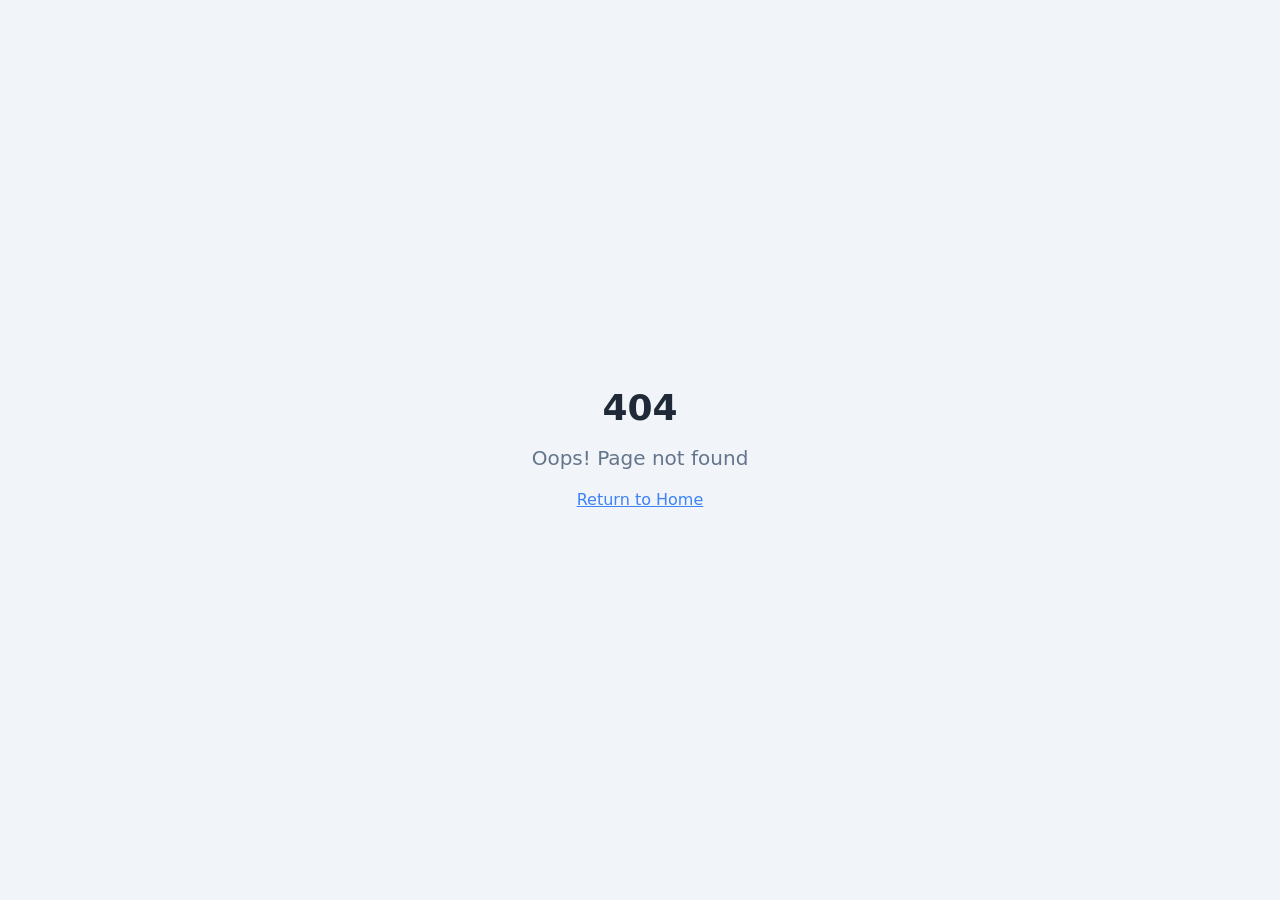
==== commit de003b2b: "v2ix: new marketing site" ====
--- a/index.html
+++ b/index.html
@@ -1,922 +1,20 @@
-<!DOCTYPE html>
+<!doctype html>
 <html lang="en">
-<head>
-<meta charset="UTF-8">
-<meta name="viewport" content="width=device-width, initial-scale=1.0">
-<title>TradeResponse | Stop Losing $50K+ to Missed Calls — Denver HVAC AI Automation</title>
-<meta name="description" content="Denver HVAC companies lose $50K+ a year to unanswered phones. TradeResponse fixes that with AI-powered call answering, lead recovery, and automation.">
-<link rel="preconnect" href="https://fonts.googleapis.com">
-<link href="https://fonts.googleapis.com/css2?family=Outfit:wght@300;400;500;600;700;800;900&family=Instrument+Sans:wght@400;500;600;700&family=IBM+Plex+Mono:wght@500;600;700&display=swap" rel="stylesheet">
-<style>
-:root {
-  --navy: #0a0f1c;
-  --navy-mid: #111827;
-  --surface: #141c2b;
-  --orange: #f97316;
-  --orange-hot: #fb923c;
-  --orange-glow: rgba(249,115,22,0.12);
-  --red: #ef4444;
-  --red-glow: rgba(239,68,68,0.08);
-  --green: #22c55e;
-  --green-glow: rgba(34,197,94,0.08);
-  --white: #ffffff;
-  --gray-100: #f3f6fa;
-  --gray-300: #d1d9e4;
-  --gray-400: #9fb0c4;
-  --gray-500: #7089a3;
-  --gray-600: #475569;
-  --text: #e8ecf2;
-  --font-display: 'Outfit', sans-serif;
-  --font-body: 'Instrument Sans', sans-serif;
-  --font-mono: 'IBM Plex Mono', monospace;
-}
-*{margin:0;padding:0;box-sizing:border-box}
-html{scroll-behavior:smooth}
-body{font-family:var(--font-body);background:var(--navy);color:var(--text);overflow-x:hidden;-webkit-font-smoothing:antialiased}
-.container{max-width:1200px;margin:0 auto;padding:0 24px}
-.section-label{font-family:var(--font-mono);font-size:12px;font-weight:600;letter-spacing:0.15em;text-transform:uppercase;color:var(--orange);margin-bottom:12px}
+  <head>
+    <meta charset="UTF-8" />
+    <meta name="viewport" content="width=device-width, initial-scale=1.0" />
+    <title>TradeResponse — AI Phone Agents for Service Businesses</title>
+    <meta name="description" content="TradeResponse builds custom AI phone agents that answer every call, book appointments, and handle emergencies 24/7. Custom-built for service businesses. Live in 14 days." />
+    <meta name="author" content="TradeResponse" />
+    <meta property="og:title" content="TradeResponse — AI Phone Agents for Service Businesses" />
+    <meta property="og:description" content="Every missed call is revenue walking out your door. We build AI phone agents custom-built for your business." />
+    <meta property="og:type" content="website" />
+    <meta name="twitter:card" content="summary_large_image" />
+    <script type="module" crossorigin src="/assets/index-KSTH1KOQ.js"></script>
+    <link rel="stylesheet" crossorigin href="/assets/index-Dq_YHHTU.css">
+  </head>
 
-/* GRAIN */
-body::before{content:'';position:fixed;top:0;left:0;right:0;bottom:0;background-image:url("data:image/svg+xml,%3Csvg viewBox='0 0 256 256' xmlns='http://www.w3.org/2000/svg'%3E%3Cfilter id='n'%3E%3CfeTurbulence type='fractalNoise' baseFrequency='0.9' numOctaves='4' stitchTiles='stitch'/%3E%3C/filter%3E%3Crect width='100%25' height='100%25' filter='url(%23n)' opacity='0.03'/%3E%3C/svg%3E");pointer-events:none;z-index:9999}
-
-/* NAV */
-.nav{position:fixed;top:0;width:100%;z-index:100;padding:16px 0;background:rgba(10,15,28,0.88);backdrop-filter:blur(20px);border-bottom:1px solid rgba(249,115,22,0.08)}
-.nav-inner{max-width:1200px;margin:0 auto;padding:0 24px;display:flex;justify-content:space-between;align-items:center}
-.nav-logo{font-family:var(--font-display);font-weight:800;font-size:18px;color:var(--white);text-decoration:none;display:flex;align-items:center;gap:8px}
-.nav-logo-img{height:34px;width:auto;object-fit:contain}
-.nav-links{display:flex;gap:28px;align-items:center}
-.nav-links a{font-size:14px;font-weight:500;color:var(--gray-400);text-decoration:none;transition:color 0.2s}
-.nav-links a:hover{color:var(--white)}
-.nav-cta{background:var(--orange);color:var(--navy);padding:10px 24px;border-radius:6px;font-size:13px;font-weight:700;text-decoration:none;transition:all 0.2s;letter-spacing:0.02em}
-.nav-cta:hover{background:var(--orange-hot);transform:translateY(-1px)}
-
-/* HERO */
-.hero{padding:160px 0 100px;position:relative;overflow:hidden}
-.hero::before{content:'';position:absolute;top:-200px;right:-200px;width:800px;height:800px;background:radial-gradient(circle,var(--orange-glow) 0%,transparent 60%);pointer-events:none}
-.hero-content{position:relative;z-index:2}
-.hero-badge{display:inline-flex;align-items:center;gap:8px;padding:6px 16px;background:var(--red-glow);border:1px solid rgba(239,68,68,0.2);border-radius:100px;font-family:var(--font-mono);font-size:12px;font-weight:600;color:var(--red);margin-bottom:28px;animation:pulse-border 2s ease-in-out infinite}
-@keyframes pulse-border{0%,100%{border-color:rgba(239,68,68,0.2)}50%{border-color:rgba(239,68,68,0.5)}}
-.hero-badge .dot{width:6px;height:6px;background:var(--red);border-radius:50%;animation:blink 1.5s ease-in-out infinite}
-@keyframes blink{0%,100%{opacity:1}50%{opacity:0.3}}
-.hero h1{font-family:var(--font-display);font-size:clamp(40px,5.5vw,68px);font-weight:900;line-height:1.05;letter-spacing:-0.03em;color:var(--white);max-width:820px;margin-bottom:24px}
-.hero h1 .highlight{background:linear-gradient(135deg,var(--orange),var(--red));-webkit-background-clip:text;-webkit-text-fill-color:transparent;background-clip:text}
-.hero-sub{font-size:18px;line-height:1.7;color:var(--gray-400);max-width:560px;margin-bottom:40px}
-.hero-actions{display:flex;gap:16px;align-items:center;flex-wrap:wrap}
-.btn-primary{display:inline-flex;align-items:center;gap:8px;background:var(--orange);color:var(--navy);padding:16px 32px;border-radius:8px;font-family:var(--font-display);font-size:15px;font-weight:700;text-decoration:none;transition:all 0.25s;border:none;cursor:pointer}
-.btn-primary:hover{background:var(--orange-hot);transform:translateY(-2px);box-shadow:0 8px 30px rgba(249,115,22,0.3)}
-.btn-secondary{display:inline-flex;align-items:center;gap:8px;background:transparent;color:var(--gray-300);padding:16px 32px;border-radius:8px;font-family:var(--font-display);font-size:15px;font-weight:600;text-decoration:none;border:1px solid rgba(255,255,255,0.1);transition:all 0.25s}
-.btn-secondary:hover{border-color:var(--orange);color:var(--orange)}
-
-/* LOSS COUNTER */
-.loss-counter{margin-top:60px;padding:28px 36px;background:linear-gradient(135deg,rgba(239,68,68,0.08),rgba(239,68,68,0.02));border:1px solid rgba(239,68,68,0.15);border-radius:12px;max-width:680px}
-.loss-counter-label{font-family:var(--font-mono);font-size:11px;color:var(--red);font-weight:600;letter-spacing:0.1em;text-transform:uppercase;margin-bottom:8px}
-.loss-counter-value{font-family:var(--font-mono);font-size:clamp(36px,5vw,52px);font-weight:700;color:var(--red);line-height:1;margin-bottom:6px}
-.loss-counter-sub{font-size:14px;color:var(--gray-500)}
-
-/* STATS */
-.stat-strip{border-top:1px solid rgba(255,255,255,0.05);border-bottom:1px solid rgba(255,255,255,0.05);background:var(--navy-mid)}
-.stat-strip-inner{max-width:1200px;margin:0 auto;display:grid;grid-template-columns:repeat(4,1fr)}
-.stat-item{padding:36px 24px;text-align:center;border-right:1px solid rgba(255,255,255,0.05)}
-.stat-item:last-child{border-right:none}
-.stat-number{font-family:var(--font-mono);font-size:36px;font-weight:700;color:var(--orange);line-height:1;margin-bottom:8px}
-.stat-number.red{color:var(--red)}
-.stat-desc{font-size:13px;color:var(--gray-500);line-height:1.5}
-
-/* PAIN */
-.pain{padding:100px 0}
-.pain-header{text-align:center;margin-bottom:64px}
-.pain-header h2{font-family:var(--font-display);font-size:clamp(32px,4vw,48px);font-weight:800;color:var(--white);letter-spacing:-0.02em;margin-bottom:16px}
-.pain-header p{font-size:17px;color:var(--gray-400);max-width:600px;margin:0 auto;line-height:1.6}
-.pain-grid{display:grid;grid-template-columns:repeat(2,1fr);gap:20px}
-.pain-card{padding:32px;background:var(--surface);border:1px solid rgba(255,255,255,0.05);border-radius:12px;position:relative;overflow:hidden;transition:all 0.3s}
-.pain-card:hover{border-color:rgba(239,68,68,0.2);transform:translateY(-2px)}
-.pain-card::before{content:'';position:absolute;top:0;left:0;width:3px;height:100%;background:var(--red);opacity:0.6}
-.pain-icon{font-size:28px;margin-bottom:16px}
-.pain-card h3{font-family:var(--font-display);font-size:18px;font-weight:700;color:var(--white);margin-bottom:10px}
-.pain-card p{font-size:14px;line-height:1.7;color:var(--gray-400)}
-.pain-card .cost{display:inline-block;margin-top:12px;font-family:var(--font-mono);font-size:13px;font-weight:600;color:var(--red);padding:4px 12px;background:var(--red-glow);border-radius:4px}
-
-/* SOLUTION */
-.solution{padding:100px 0;background:var(--navy-mid);border-top:1px solid rgba(255,255,255,0.05);border-bottom:1px solid rgba(255,255,255,0.05)}
-.solution-header{margin-bottom:64px}
-.solution-header h2{font-family:var(--font-display);font-size:clamp(32px,4vw,48px);font-weight:800;color:var(--white);letter-spacing:-0.02em;margin-bottom:16px}
-.solution-header p{font-size:17px;color:var(--gray-400);max-width:560px;line-height:1.6}
-.solution-grid{display:grid;grid-template-columns:repeat(4,1fr);gap:16px}
-.sol-card{padding:28px 24px;background:var(--navy);border:1px solid rgba(255,255,255,0.06);border-radius:12px;transition:all 0.3s}
-.sol-card:hover{border-color:var(--orange);transform:translateY(-3px)}
-.sol-num{font-family:var(--font-mono);font-size:11px;font-weight:700;color:var(--orange);letter-spacing:0.1em;margin-bottom:20px}
-.sol-icon{font-size:32px;margin-bottom:16px}
-.sol-card h3{font-family:var(--font-display);font-size:16px;font-weight:700;color:var(--white);margin-bottom:6px}
-.sol-card .sol-sub{font-family:var(--font-display);font-size:13px;font-weight:600;color:var(--orange);margin-bottom:12px}
-.sol-card p{font-size:13px;line-height:1.6;color:var(--gray-500)}
-
-/* HOW IT WORKS */
-.how{padding:100px 0}
-.how-header{text-align:center;margin-bottom:64px}
-.how-header h2{font-family:var(--font-display);font-size:clamp(32px,4vw,44px);font-weight:800;color:var(--white);letter-spacing:-0.02em;margin-bottom:12px}
-.how-header p{font-size:16px;color:var(--gray-400)}
-.how-steps{display:grid;grid-template-columns:repeat(4,1fr);gap:0;position:relative}
-.how-steps::before{content:'';position:absolute;top:32px;left:12.5%;right:12.5%;height:2px;background:linear-gradient(to right,var(--orange),var(--green));opacity:0.3}
-.how-step{text-align:center;padding:0 20px;position:relative}
-.step-circle{width:64px;height:64px;border-radius:50%;background:var(--surface);border:2px solid var(--orange);display:flex;align-items:center;justify-content:center;margin:0 auto 20px;font-family:var(--font-mono);font-size:20px;font-weight:700;color:var(--orange);position:relative;z-index:2}
-.how-step h3{font-family:var(--font-display);font-size:16px;font-weight:700;color:var(--white);margin-bottom:8px}
-.how-step p{font-size:13px;color:var(--gray-500);line-height:1.6}
-
-/* ROI */
-.roi{padding:100px 0;background:var(--navy-mid);border-top:1px solid rgba(255,255,255,0.05)}
-.roi-header{text-align:center;margin-bottom:48px}
-.roi-header h2{font-family:var(--font-display);font-size:clamp(32px,4vw,44px);font-weight:800;color:var(--white);letter-spacing:-0.02em;margin-bottom:12px}
-.roi-flow{display:grid;grid-template-columns:1fr auto 1fr auto 1fr;gap:16px;align-items:center;max-width:900px;margin:0 auto 60px}
-.roi-card{padding:32px 24px;background:var(--surface);border:1px solid rgba(255,255,255,0.06);border-radius:12px;text-align:center}
-.roi-label{font-family:var(--font-mono);font-size:11px;font-weight:600;color:var(--gray-500);letter-spacing:0.1em;text-transform:uppercase;margin-bottom:8px}
-.roi-amount{font-family:var(--font-mono);font-size:32px;font-weight:700;line-height:1.1;margin-bottom:4px}
-.roi-amount.loss{color:var(--red)}
-.roi-amount.invest{color:var(--orange)}
-.roi-amount.gain{color:var(--green)}
-.roi-note{font-size:12px;color:var(--gray-500)}
-.roi-arrow{font-size:24px;color:var(--gray-600)}
-.guarantee{max-width:700px;margin:0 auto;padding:28px 32px;background:var(--green-glow);border:1px solid rgba(34,197,94,0.2);border-radius:12px;display:flex;align-items:flex-start;gap:16px}
-.guarantee-icon{font-size:32px;flex-shrink:0}
-.guarantee h4{font-family:var(--font-display);font-size:16px;font-weight:700;color:var(--green);margin-bottom:6px}
-.guarantee p{font-size:14px;color:var(--gray-400);line-height:1.6}
-
-/* WHAT'S INCLUDED */
-.included{padding:100px 0}
-.included-header{text-align:center;margin-bottom:64px}
-.included-header h2{font-family:var(--font-display);font-size:clamp(32px,4vw,44px);font-weight:800;color:var(--white);letter-spacing:-0.02em;margin-bottom:12px}
-.included-header p{font-size:16px;color:var(--gray-400);max-width:560px;margin:0 auto}
-.included-grid{display:grid;grid-template-columns:repeat(3,1fr);gap:20px}
-.inc-card{padding:32px 28px;background:var(--surface);border:1px solid rgba(255,255,255,0.06);border-radius:12px;transition:all 0.3s}
-.inc-card:hover{border-color:rgba(249,115,22,0.3);transform:translateY(-2px)}
-.inc-card .inc-icon{font-size:36px;margin-bottom:16px}
-.inc-card h3{font-family:var(--font-display);font-size:17px;font-weight:700;color:var(--white);margin-bottom:8px}
-.inc-card p{font-size:14px;color:var(--gray-400);line-height:1.6;margin-bottom:12px}
-.inc-card .inc-tag{font-family:var(--font-mono);font-size:11px;font-weight:600;color:var(--green);padding:4px 10px;background:var(--green-glow);border-radius:4px;display:inline-block}
-
-/* VOICES */
-.voices{padding:100px 0;background:var(--navy-mid);border-top:1px solid rgba(255,255,255,0.05)}
-.voices-header{text-align:center;margin-bottom:48px}
-.voices-header h2{font-family:var(--font-display);font-size:clamp(28px,3vw,40px);font-weight:800;color:var(--white);margin-bottom:8px}
-.voice-grid{display:grid;grid-template-columns:repeat(3,1fr);gap:20px}
-.voice-card{padding:28px;background:var(--navy);border:1px solid rgba(255,255,255,0.05);border-radius:12px}
-.voice-card .quote{font-size:15px;color:var(--gray-300);line-height:1.7;font-style:italic;margin-bottom:16px}
-.voice-card .attr{font-size:13px;color:var(--gray-500)}
-.voice-card .attr strong{color:var(--orange)}
-
-/* PRICING */
-.pricing{padding:100px 0}
-.pricing-header{text-align:center;margin-bottom:64px}
-.pricing-header h2{font-family:var(--font-display);font-size:clamp(32px,4vw,44px);font-weight:800;color:var(--white);letter-spacing:-0.02em;margin-bottom:12px}
-.pricing-header p{font-size:16px;color:var(--gray-400);max-width:560px;margin:0 auto}
-.pricing-grid{display:grid;grid-template-columns:repeat(3,1fr);gap:20px;max-width:1080px;margin:0 auto}
-.price-card{padding:36px 28px;background:var(--surface);border:1px solid rgba(255,255,255,0.06);border-radius:12px;position:relative;transition:all 0.3s}
-.price-card:hover{transform:translateY(-3px)}
-.price-card.featured{border-color:var(--orange);background:linear-gradient(135deg,var(--surface),rgba(249,115,22,0.05))}
-.price-card.featured::after{content:'MOST POPULAR';position:absolute;top:-12px;left:50%;transform:translateX(-50%);padding:4px 16px;background:var(--orange);color:var(--navy);font-family:var(--font-mono);font-size:10px;font-weight:700;letter-spacing:0.1em;border-radius:4px}
-.price-tier{font-family:var(--font-mono);font-size:11px;font-weight:600;color:var(--orange);letter-spacing:0.1em;text-transform:uppercase;margin-bottom:4px}
-.price-name{font-family:var(--font-display);font-size:20px;font-weight:700;color:var(--white);margin-bottom:16px}
-.price-amount{font-family:var(--font-mono);font-size:40px;font-weight:700;color:var(--white);line-height:1}
-.price-period{font-size:14px;color:var(--gray-500);margin-bottom:4px}
-.price-setup{font-size:13px;color:var(--gray-500);margin-bottom:24px}
-.price-features{list-style:none;margin-bottom:28px}
-.price-features li{padding:8px 0;font-size:14px;color:var(--gray-400);display:flex;align-items:flex-start;gap:10px;border-bottom:1px solid rgba(255,255,255,0.03)}
-.price-features li:last-child{border-bottom:none}
-.price-features .check{color:var(--green);font-weight:700;flex-shrink:0}
-.price-roi{font-family:var(--font-mono);font-size:12px;font-weight:600;color:var(--green);padding:8px 12px;background:var(--green-glow);border-radius:6px;text-align:center}
-.price-cta{display:block;width:100%;padding:14px;margin-top:16px;background:var(--orange);color:var(--navy);border:none;border-radius:8px;font-family:var(--font-display);font-size:14px;font-weight:700;cursor:pointer;transition:all 0.2s;text-align:center;text-decoration:none}
-.price-cta:hover{background:var(--orange-hot)}
-.price-card:not(.featured) .price-cta{background:transparent;border:1px solid rgba(255,255,255,0.1);color:var(--white)}
-.price-card:not(.featured) .price-cta:hover{border-color:var(--orange);color:var(--orange)}
-
-/* CTA */
-.cta-section{padding:100px 0;position:relative;overflow:hidden}
-.cta-section::before{content:'';position:absolute;top:-200px;left:50%;transform:translateX(-50%);width:1000px;height:600px;background:radial-gradient(ellipse,var(--orange-glow) 0%,transparent 60%);pointer-events:none}
-.cta-inner{position:relative;z-index:2;text-align:center;max-width:700px;margin:0 auto}
-.cta-inner h2{font-family:var(--font-display);font-size:clamp(32px,4vw,48px);font-weight:900;color:var(--white);letter-spacing:-0.02em;margin-bottom:16px;line-height:1.1}
-.cta-inner p{font-size:17px;color:var(--gray-400);margin-bottom:40px;line-height:1.6}
-.signup-form{max-width:520px;margin:0 auto;display:flex;flex-direction:column;gap:12px}
-.form-row{display:grid;grid-template-columns:1fr 1fr;gap:12px}
-.signup-form input,.signup-form select{width:100%;padding:14px 16px;background:var(--surface);border:1px solid rgba(255,255,255,0.08);border-radius:8px;color:var(--white);font-family:var(--font-body);font-size:14px;outline:none;transition:border-color 0.2s}
-.signup-form input::placeholder{color:var(--gray-600)}
-.signup-form input:focus,.signup-form select:focus{border-color:var(--orange)}
-.signup-form select{appearance:none;background-image:url("data:image/svg+xml,%3Csvg xmlns='http://www.w3.org/2000/svg' width='12' height='8'%3E%3Cpath d='M1 1l5 5 5-5' stroke='%2364748b' stroke-width='1.5' fill='none'/%3E%3C/svg%3E");background-repeat:no-repeat;background-position:right 16px center;cursor:pointer}
-.signup-form select option{background:var(--navy);color:var(--white)}
-.signup-form button{padding:16px;background:var(--orange);color:var(--navy);border:none;border-radius:8px;font-family:var(--font-display);font-size:16px;font-weight:700;cursor:pointer;transition:all 0.25s}
-.signup-form button:hover{background:var(--orange-hot);transform:translateY(-1px);box-shadow:0 8px 30px rgba(249,115,22,0.3)}
-.form-note{font-size:12px;color:var(--gray-600);margin-top:4px}
-.form-consent{font-size:11px;color:var(--gray-600);margin-top:2px;line-height:1.5}
-
-/* FOOTER */
-.footer{padding:48px 0 24px;border-top:1px solid rgba(255,255,255,0.05);background:var(--navy)}
-.footer-inner{max-width:1200px;margin:0 auto;padding:0 24px}
-.footer-top{display:flex;justify-content:space-between;align-items:center;margin-bottom:32px}
-.footer-left{font-family:var(--font-display);font-weight:700;font-size:15px;color:var(--gray-500)}
-.footer-left .bolt{color:var(--orange)}
-.footer-right{display:flex;gap:24px}
-.footer-right a{font-size:13px;color:var(--gray-600);text-decoration:none;transition:color 0.2s}
-.footer-right a:hover{color:var(--orange)}
-.footer-legal{padding-top:24px;border-top:1px solid rgba(255,255,255,0.03);display:flex;justify-content:space-between;align-items:center}
-.footer-legal p{font-size:11px;color:var(--gray-600)}
-.footer-legal-links{display:flex;gap:16px}
-.footer-legal-links a{font-size:11px;color:var(--gray-600);text-decoration:none}
-.footer-legal-links a:hover{color:var(--gray-400)}
-
-/* MODAL */
-.modal-overlay{display:none;position:fixed;top:0;left:0;right:0;bottom:0;background:rgba(0,0,0,0.8);z-index:10000;justify-content:center;align-items:center;padding:24px}
-.modal-overlay.active{display:flex}
-.modal{background:var(--navy-mid);border:1px solid rgba(255,255,255,0.1);border-radius:16px;max-width:700px;width:100%;max-height:80vh;overflow-y:auto;padding:48px}
-.modal h2{font-family:var(--font-display);font-size:24px;font-weight:800;color:var(--white);margin-bottom:20px}
-.modal p,.modal li{font-size:14px;color:var(--gray-400);line-height:1.8;margin-bottom:12px}
-.modal h3{font-family:var(--font-display);font-size:16px;font-weight:700;color:var(--white);margin-top:24px;margin-bottom:8px}
-.modal ul{padding-left:20px}
-.modal-close{position:absolute;top:16px;right:20px;background:none;border:none;color:var(--gray-400);font-size:24px;cursor:pointer}
-.modal .close-btn{margin-top:24px;padding:12px 24px;background:var(--orange);color:var(--navy);border:none;border-radius:8px;font-family:var(--font-display);font-weight:700;cursor:pointer}
-
-/* RESPONSIVE */
-@media(max-width:900px){
-  .stat-strip-inner{grid-template-columns:repeat(2,1fr)}
-  .pain-grid,.included-grid{grid-template-columns:1fr}
-  .solution-grid{grid-template-columns:repeat(2,1fr)}
-  .how-steps{grid-template-columns:repeat(2,1fr);gap:32px}
-  .how-steps::before{display:none}
-  .roi-flow{grid-template-columns:1fr}
-  .roi-arrow{text-align:center;transform:rotate(90deg)}
-  .pricing-grid,.voice-grid{grid-template-columns:1fr;max-width:420px;margin-left:auto;margin-right:auto}
-  .nav-links{display:none}
-  .footer-top,.footer-legal{flex-direction:column;gap:12px;text-align:center}
-}
-@media(max-width:600px){
-  .stat-strip-inner,.solution-grid,.how-steps{grid-template-columns:1fr}
-  .form-row{grid-template-columns:1fr}
-  .hero-actions{flex-direction:column;align-items:flex-start}
-}
-
-/* ANIMATIONS */
-.fade-in{opacity:0;transform:translateY(30px);transition:all 0.6s cubic-bezier(0.22,1,0.36,1)}
-.fade-in.visible{opacity:1;transform:translateY(0)}
-
-/* TAB BAR */
-.tab-bar{position:sticky;top:56px;z-index:99;background:var(--navy-mid);border-bottom:1px solid rgba(255,255,255,0.06)}
-.tab-bar-inner{max-width:1200px;margin:0 auto;display:flex;position:relative;padding:0 24px}
-.tab-btn{flex:1;padding:18px 12px;background:none;border:none;font-family:var(--font-display);font-size:15px;font-weight:600;color:var(--gray-400);cursor:pointer;transition:color 0.25s;text-align:center;position:relative}
-.tab-btn:hover{color:var(--gray-100)}
-.tab-btn.active{color:var(--orange)}
-.tab-indicator{position:absolute;bottom:0;height:3px;background:var(--orange);border-radius:3px 3px 0 0;transition:left 0.35s cubic-bezier(0.22,1,0.36,1),width 0.35s cubic-bezier(0.22,1,0.36,1)}
-.tab-panel{display:none}
-.tab-panel.active{display:block;animation:tabFadeIn 0.4s ease}
-@keyframes tabFadeIn{from{opacity:0;transform:translateY(12px)}to{opacity:1;transform:translateY(0)}}
-
-@media(max-width:900px){
-  .tab-bar{top:56px}
-  .tab-btn{font-size:13px;padding:14px 8px}
-}
-@media(max-width:600px){
-  .tab-btn{font-size:12px;padding:12px 6px}
-}
-</style>
-</head>
-<body>
-
-<!-- NAV -->
-<nav class="nav">
-  <div class="nav-inner">
-    <a href="#" class="nav-logo"><img src="logo-icon.webp" alt="TradeResponse" class="nav-logo-img"> TradeResponse</a>
-    <div class="nav-links">
-      <a href="#" data-tab="0">Why TradeResponse</a>
-      <a href="#" data-tab="1">How It Works</a>
-      <a href="#" data-tab="2">Pricing</a>
-      <a href="#" data-tab="2" class="nav-cta">Book a Free Strategy Call &#8594;</a>
-    </div>
-  </div>
-</nav>
-
-<!-- HERO -->
-<section class="hero" id="hero">
-  <div class="container hero-content">
-    <div class="hero-badge"><span class="dot"></span> Denver HVAC Companies Are Losing Revenue Right Now</div>
-    <h1>Your Phone Is Ringing.<br>Nobody's Answering.<br>That's Costing You <span class="highlight">$50K+ a Year.</span></h1>
-    <p class="hero-sub">We install an AI-powered revenue recovery system that answers every call, books jobs automatically, chases every quote, and makes sure you never lose another customer to the competitor who just picked up faster.</p>
-    <div class="hero-actions">
-      <a href="https://api.leadconnectorhq.com/widget/booking/vUIKLAY8gyFvAfFBjGjf" target="_blank" rel="noopener" class="btn-primary">Book a Demo &#8594;</a>
-      <a href="#" data-tab="2" data-scroll="signup" class="btn-secondary">See Pricing &#8595;</a>
-    </div>
-    <div class="loss-counter">
-      <div class="loss-counter-label">&#9888; Estimated Revenue Lost Since You Opened This Page</div>
-      <div class="loss-counter-value" id="lossCounter">$0</div>
-      <div class="loss-counter-sub">Based on industry average: Denver HVAC companies lose ~$175/hour in missed calls during business hours.</div>
-    </div>
-  </div>
-</section>
-
-<!-- STAT STRIP -->
-<div class="stat-strip">
-  <div class="stat-strip-inner">
-    <div class="stat-item fade-in">
-      <div class="stat-number red">27%</div>
-      <div class="stat-desc">of calls to home service<br>businesses go unanswered</div>
-    </div>
-    <div class="stat-item fade-in">
-      <div class="stat-number red">85%</div>
-      <div class="stat-desc">of callers won't leave a voicemail —<br>they call your competitor instead</div>
-    </div>
-    <div class="stat-item fade-in">
-      <div class="stat-number">$800</div>
-      <div class="stat-desc">average HVAC job value<br>in the Denver metro</div>
-    </div>
-    <div class="stat-item fade-in">
-      <div class="stat-number">78%</div>
-      <div class="stat-desc">of leads go to whoever<br>responds first</div>
-    </div>
-  </div>
-</div>
-
-<!-- TAB BAR -->
-<div class="tab-bar" id="tabBar">
-  <div class="tab-bar-inner">
-    <button class="tab-btn active" data-tab="0">Why TradeResponse</button>
-    <button class="tab-btn" data-tab="1">How It Works</button>
-    <button class="tab-btn" data-tab="2">Pricing &amp; Signup</button>
-    <div class="tab-indicator" id="tabIndicator"></div>
-  </div>
-</div>
-
-<!-- TAB PANEL 0: Why TradeResponse -->
-<div class="tab-panel active" data-panel="0">
-
-<!-- PAIN -->
-<section class="pain" id="problem">
-  <div class="container">
-    <div class="pain-header fade-in">
-      <div class="section-label">The Problem</div>
-      <h2>Every Missed Call Is a Check Written to Your Competitor</h2>
-      <p>You're not bad at your job. You're too good. You're so busy doing the work that the business side bleeds.</p>
-    </div>
-    <div class="pain-grid">
-      <div class="pain-card fade-in">
-        <div class="pain-icon">&#128245;</div>
-        <h3>You're on a Roof. The Phone Rings. You Can't Answer.</h3>
-        <p>You're in a crawl space, on a ladder, driving between jobs. By the time you call back, that $8,500 AC install went to the guy who picked up. You'll never even know they called.</p>
-        <span class="cost">&#8595; $4,300/month in lost calls</span>
-      </div>
-      <div class="pain-card fade-in">
-        <div class="pain-icon">&#127769;</div>
-        <h3>After Hours? Your Voicemail Says "Call Back Tomorrow."</h3>
-        <p>Pipes burst at 2AM. Furnaces die in January. Your voicemail is a gift-wrapped referral to every competitor in Aurora, Arvada, and Lakewood who picks up the phone.</p>
-        <span class="cost">&#8595; 78% of leads go to first responder</span>
-      </div>
-      <div class="pain-card fade-in">
-        <div class="pain-icon">&#128203;</div>
-        <h3>Your Quotes Go Out. Nobody Follows Up.</h3>
-        <p>You spend an hour on-site giving an estimate. You email the quote and move to the next job. The customer got three other quotes and went with whoever followed up first. 40-60% of quotes never close because nobody chases them.</p>
-        <span class="cost">&#8595; $3,000-$6,000/month in unclosed quotes</span>
-      </div>
-      <div class="pain-card fade-in">
-        <div class="pain-icon">&#11088;</div>
-        <h3>Happy Customers. Zero Reviews.</h3>
-        <p>Great work, satisfied customer. But you're too busy to send a follow-up text. That 5-star review that would've brought in 3 more customers? Never gets written. Meanwhile your competitor with 200 reviews dominates Google.</p>
-        <span class="cost">&#8595; 3-5 lost customers per missing review</span>
-      </div>
-    </div>
-  </div>
-</section>
-
-<!-- SOLUTION -->
-<section class="solution" id="solution">
-  <div class="container">
-    <div class="solution-header fade-in">
-      <div class="section-label">The Solution</div>
-      <h2>We Close Every Revenue Leak.<br>You Don't Touch a Thing.</h2>
-      <p>A done-for-you AI system that plugs into what you already use and recovers thousands in lost revenue every month. No dashboards. No software. Just results.</p>
-    </div>
-    <div class="solution-grid">
-      <div class="sol-card fade-in">
-        <div class="sol-num">01</div>
-        <div class="sol-icon">&#128222;</div>
-        <h3>Every Call Answered</h3>
-        <div class="sol-sub">CAPTURE</div>
-        <p>AI responds in under 2 seconds. Knows your services, pricing, service area. Books directly into your calendar. Works 24/7/365. Never calls in sick.</p>
-      </div>
-      <div class="sol-card fade-in">
-        <div class="sol-num">02</div>
-        <div class="sol-icon">&#127919;</div>
-        <h3>Leads Get Sorted</h3>
-        <div class="sol-sub">QUALIFY</div>
-        <p>Emergency burst pipe at 2AM? Escalated instantly. Routine maintenance? Scheduled for your next open slot. High-value installs get prioritized automatically.</p>
-      </div>
-      <div class="sol-card fade-in">
-        <div class="sol-num">03</div>
-        <div class="sol-icon">&#128172;</div>
-        <h3>Quotes Get Chased</h3>
-        <div class="sol-sub">CONVERT</div>
-        <p>Automatic follow-up at 24hrs, 72hrs, and 7 days. Personalized to the job. Your close rate goes up 20-30% without you doing anything differently.</p>
-      </div>
-      <div class="sol-card fade-in">
-        <div class="sol-num">04</div>
-        <div class="sol-icon">&#9734;</div>
-        <h3>Reviews &amp; Reactivation</h3>
-        <div class="sol-sub">COMPOUND</div>
-        <p>Post-job review requests on autopilot. Seasonal campaigns to past customers. One reactivation campaign books $30K-$50K in work.</p>
-      </div>
-    </div>
-  </div>
-</section>
-
-<!-- ROI -->
-<section class="roi" id="roi">
-  <div class="container">
-    <div class="roi-header fade-in">
-      <div class="section-label">The Math</div>
-      <h2>It Pays for Itself in the First Week.</h2>
-    </div>
-    <div class="roi-flow fade-in">
-      <div class="roi-card">
-        <div class="roi-label">You're Losing</div>
-        <div class="roi-amount loss">$7,300/mo</div>
-        <div class="roi-note">Missed calls + unclosed quotes + no reviews</div>
-      </div>
-      <div class="roi-arrow">&#8594;</div>
-      <div class="roi-card">
-        <div class="roi-label">You Invest</div>
-        <div class="roi-amount invest">$1,200/mo</div>
-        <div class="roi-note">Flat monthly — no surprises</div>
-      </div>
-      <div class="roi-arrow">&#8594;</div>
-      <div class="roi-card">
-        <div class="roi-label">You Recover</div>
-        <div class="roi-amount gain">$6,100+/mo</div>
-        <div class="roi-note">Net new revenue from captured leads</div>
-      </div>
-    </div>
-    <div class="guarantee fade-in">
-      <div class="guarantee-icon">&#128737;</div>
-      <div>
-        <h4>30-Day Performance Guarantee</h4>
-        <p>If the system doesn't book at least 10 new jobs in 30 days, you get your setup fee back. No questions asked. We eat the risk because the math always works.</p>
-      </div>
-    </div>
-  </div>
-</section>
-
-</div><!-- end tab-panel 0 -->
-
-<!-- TAB PANEL 1: How It Works -->
-<div class="tab-panel" data-panel="1">
-
-<!-- HOW IT WORKS -->
-<section class="how" id="how">
-  <div class="container">
-    <div class="how-header fade-in">
-      <div class="section-label">How It Works</div>
-      <h2>Live in 14 Days. No Tech Skills Required.</h2>
-      <p>From handshake to answered calls — two weeks. You don't install anything or change how you work.</p>
-    </div>
-    <div class="how-steps">
-      <div class="how-step fade-in">
-        <div class="step-circle">1</div>
-        <h3>We Learn Your Business</h3>
-        <p>1-hour call to learn your services, pricing, service area, and scheduling tools. Then we go build.</p>
-      </div>
-      <div class="how-step fade-in">
-        <div class="step-circle">2</div>
-        <h3>We Build &amp; Test</h3>
-        <p>We configure everything, train the AI on your business, and run test calls until it's perfect.</p>
-      </div>
-      <div class="how-step fade-in">
-        <div class="step-circle">3</div>
-        <h3>You Go Live</h3>
-        <p>Flip the switch. Calls start getting answered that same day. You get notified for every lead.</p>
-      </div>
-      <div class="how-step fade-in">
-        <div class="step-circle">4</div>
-        <h3>We Optimize Monthly</h3>
-        <p>We watch the data, tweak scripts, layer on quote follow-ups, reviews, and seasonal campaigns.</p>
-      </div>
-    </div>
-  </div>
-</section>
-
-<!-- WHAT'S INCLUDED -->
-<section class="included" id="included">
-  <div class="container">
-    <div class="included-header fade-in">
-      <div class="section-label">What's Included</div>
-      <h2>Your Complete Revenue Recovery System</h2>
-      <p>Everything is done-for-you. We build it, maintain it, optimize it. All you see is more jobs on your calendar.</p>
-    </div>
-    <div class="included-grid">
-      <div class="inc-card fade-in">
-        <div class="inc-icon">&#128222;</div>
-        <h3>24/7 AI Call &amp; Text Response</h3>
-        <p>Every missed call gets an instant text-back. AI conversations qualify the lead and book the appointment. Works after hours, weekends, and holidays.</p>
-        <span class="inc-tag">Replaces $4K/mo receptionist</span>
-      </div>
-      <div class="inc-card fade-in">
-        <div class="inc-icon">&#128197;</div>
-        <h3>Automated Booking &amp; CRM</h3>
-        <p>Leads book directly into your calendar. Every contact tracked in a clean CRM pipeline. You know exactly where every job stands at all times.</p>
-        <span class="inc-tag">Zero manual data entry</span>
-      </div>
-      <div class="inc-card fade-in">
-        <div class="inc-icon">&#128172;</div>
-        <h3>Quote Follow-Up Sequences</h3>
-        <p>Every estimate gets chased with personalized texts at 24hrs, 72hrs, and 7 days. Industry data shows this alone lifts close rates 20-30%.</p>
-        <span class="inc-tag">Recovers $3K-$6K/month</span>
-      </div>
-      <div class="inc-card fade-in">
-        <div class="inc-icon">&#11088;</div>
-        <h3>Google Review Automation</h3>
-        <p>After every completed job, your customer gets a review request text. Automatic follow-up if they don't leave one. Watch your Google ranking climb.</p>
-        <span class="inc-tag">50+ reviews in 6 months</span>
-      </div>
-      <div class="inc-card fade-in">
-        <div class="inc-icon">&#128293;</div>
-        <h3>Emergency Routing &amp; Triage</h3>
-        <p>AI detects emergencies — burst pipes, no heat, gas leaks — and escalates to your on-call tech immediately. Routine calls get scheduled normally.</p>
-        <span class="inc-tag">Never miss a $5K emergency call</span>
-      </div>
-      <div class="inc-card fade-in">
-        <div class="inc-icon">&#128200;</div>
-        <h3>Monthly ROI Reports</h3>
-        <p>Every month you see exactly how many calls were captured, leads recovered, jobs booked, reviews generated, and estimated revenue recovered. Clear ROI, no guessing.</p>
-        <span class="inc-tag">Full transparency</span>
-      </div>
-    </div>
-  </div>
-</section>
-
-<!-- VOICES -->
-<section class="voices">
-  <div class="container">
-    <div class="voices-header fade-in">
-      <div class="section-label">Sound Familiar?</div>
-      <h2>Real Words From Denver Contractors</h2>
-    </div>
-    <div class="voice-grid">
-      <div class="voice-card fade-in">
-        <div class="quote">"Every time I'm in a crawlspace, I feel my phone vibrating and I know I'm losing a $10,000 job to the guy who has an office staff."</div>
-        <div class="attr"><strong>HVAC Owner-Operator</strong> &#183; Denver Metro</div>
-      </div>
-      <div class="voice-card fade-in">
-        <div class="quote">"I need a dispatcher who can handle the 'summer slam' without losing their mind. Our phones won't stop ringing and we can't keep up."</div>
-        <div class="attr"><strong>Residential HVAC Shop</strong> &#183; Aurora, CO</div>
-      </div>
-      <div class="voice-card fade-in">
-        <div class="quote">"We've failed three inspections this month just because the tech forgot the CO2 sticker. That's three return trips for nothing."</div>
-        <div class="attr"><strong>Mid-Size Contractor</strong> &#183; Front Range</div>
-      </div>
-    </div>
-  </div>
-</section>
-
-</div><!-- end tab-panel 1 -->
-
-<!-- TAB PANEL 2: Pricing & Signup -->
-<div class="tab-panel" data-panel="2">
-
-<!-- PRICING -->
-<section class="pricing" id="pricing">
-  <div class="container">
-    <div class="pricing-header fade-in">
-      <div class="section-label">Investment</div>
-      <h2>One Captured Job Pays for the Whole Month.</h2>
-      <p>No per-minute fees. No surprise charges. Flat-rate revenue recovery that scales with your business.</p>
-    </div>
-    <div class="pricing-grid">
-      <div class="price-card fade-in">
-        <div class="price-tier">STARTER</div>
-        <div class="price-name">Lead Capture</div>
-        <div class="price-amount">$1,200</div>
-        <div class="price-period">/month</div>
-        <div class="price-setup">$2,000 one-time setup</div>
-        <ul class="price-features">
-          <li><span class="check">&#10003;</span> 24/7 missed-call text-back</li>
-          <li><span class="check">&#10003;</span> AI-powered SMS lead qualification</li>
-          <li><span class="check">&#10003;</span> Automated appointment booking</li>
-          <li><span class="check">&#10003;</span> CRM setup + lead pipeline</li>
-          <li><span class="check">&#10003;</span> Google review automation</li>
-          <li><span class="check">&#10003;</span> Monthly performance report</li>
-        </ul>
-        <div class="price-roi">2 extra jobs/month = ROI positive</div>
-        <a href="#signup" class="price-cta">Get Started &#8594;</a>
-      </div>
-      <div class="price-card featured fade-in">
-        <div class="price-tier">GROWTH</div>
-        <div class="price-name">Growth Engine</div>
-        <div class="price-amount">$2,500</div>
-        <div class="price-period">/month</div>
-        <div class="price-setup">$3,500 one-time setup</div>
-        <ul class="price-features">
-          <li><span class="check">&#10003;</span> Everything in Lead Capture</li>
-          <li><span class="check">&#10003;</span> AI voice agent (live call answering)</li>
-          <li><span class="check">&#10003;</span> Emergency call detection + routing</li>
-          <li><span class="check">&#10003;</span> Quote follow-up automation</li>
-          <li><span class="check">&#10003;</span> 2 seasonal reactivation campaigns/yr</li>
-          <li><span class="check">&#10003;</span> Bi-weekly optimization calls</li>
-        </ul>
-        <div class="price-roi">Replaces a $48K/year CSR</div>
-        <a href="#signup" class="price-cta">Get Started &#8594;</a>
-      </div>
-      <div class="price-card fade-in">
-        <div class="price-tier">PREMIUM</div>
-        <div class="price-name">Full Operations</div>
-        <div class="price-amount">$5,000</div>
-        <div class="price-period">/month</div>
-        <div class="price-setup">$5,000 one-time setup</div>
-        <ul class="price-features">
-          <li><span class="check">&#10003;</span> Everything in Growth Engine</li>
-          <li><span class="check">&#10003;</span> Multi-channel capture (calls, SMS, web, DM)</li>
-          <li><span class="check">&#10003;</span> Maintenance plan renewal automation</li>
-          <li><span class="check">&#10003;</span> Custom reporting dashboard</li>
-          <li><span class="check">&#10003;</span> Weekly strategy calls</li>
-          <li><span class="check">&#10003;</span> Dedicated Slack/text support channel</li>
-        </ul>
-        <div class="price-roi">Your AI-powered back office</div>
-        <a href="#signup" class="price-cta">Get Started &#8594;</a>
-      </div>
-    </div>
-  </div>
-</section>
-
-<!-- CTA / SIGNUP -->
-<section class="cta-section" id="signup">
-  <div class="container">
-    <div class="cta-inner fade-in">
-      <div class="section-label">Get Started</div>
-      <h2>Every Day Without This Is Another Day Your Competitor Gets the Call.</h2>
-      <p>Book a free 15-minute strategy call. We'll show you exactly how many calls you're missing and what they're worth. No pitch. Just math.</p>
-
-      <!-- OPTION A: Native form (replace with GHL calendar embed when ready) -->
-      <div id="bookingForm">
-        <form class="signup-form" onsubmit="handleSubmit(event)">
-          <div class="form-row">
-            <input type="text" name="name" placeholder="Your name" required>
-            <input type="text" name="company" placeholder="Company name" required>
-          </div>
-          <div class="form-row">
-            <input type="email" name="email" placeholder="Email address" required>
-            <input type="tel" name="phone" placeholder="Phone number" required>
-          </div>
-          <select name="size" required>
-            <option value="" disabled selected>How many technicians?</option>
-            <option value="1-3">1-3 (Owner-Operator)</option>
-            <option value="4-12">4-12 (Growth Shop)</option>
-            <option value="13-25">13-25 (Mid-Size)</option>
-            <option value="25+">25+ (Large Operation)</option>
-          </select>
-          <select name="trade" required>
-            <option value="" disabled selected>Primary trade</option>
-            <option value="hvac">HVAC</option>
-            <option value="plumbing">Plumbing</option>
-            <option value="electrical">Electrical</option>
-            <option value="roofing">Roofing</option>
-            <option value="general">General Contractor</option>
-          </select>
-          <div style="display:flex;align-items:flex-start;gap:10px;padding:12px 16px;background:rgba(255,255,255,0.03);border:1px solid rgba(255,255,255,0.06);border-radius:8px;">
-            <input type="checkbox" id="smsConsent" name="smsConsent" style="margin-top:3px;width:18px;height:18px;flex-shrink:0;accent-color:var(--orange);cursor:pointer">
-            <label for="smsConsent" style="font-size:12px;color:var(--gray-400);line-height:1.6;cursor:pointer">I agree to receive informational, service, and promotional SMS and email messages from <strong style="color:var(--white)">TradeResponse</strong>. Message types include appointment confirmations, service updates, follow-ups, and promotional offers. Message frequency varies. Msg &amp; data rates may apply. Reply STOP to opt out at any time. Reply HELP for help. I have read and agree to the <a href="https://trade-response.com/privacy.html" style="color:var(--orange);text-decoration:underline">Privacy Policy</a> and <a href="https://trade-response.com/terms.html" style="color:var(--orange);text-decoration:underline">Terms of Service</a>. Consent is not a condition of purchase.</label>
-          </div>
-          <button type="submit">Book My Free Strategy Call &#8594;</button>
-          <div class="form-note">Free 15-minute call. No contracts. No pressure.</div>
-          <div style="margin-top:8px;font-size:12px;color:var(--gray-500);text-align:center">
-            <a href="https://trade-response.com/privacy.html" style="color:var(--orange);text-decoration:underline">Privacy Policy</a> &#160;|&#160; <a href="https://trade-response.com/terms.html" style="color:var(--orange);text-decoration:underline">Terms of Service</a>
-          </div>
-        </form>
-      </div>
-
-      <!-- OPTION B: GHL Calendar Embed (uncomment and paste your calendar widget code when ready)
-      <div id="ghlCalendar" style="max-width:520px;margin:0 auto;background:var(--surface);border-radius:12px;padding:20px;border:1px solid rgba(255,255,255,0.08);">
-        <iframe src="YOUR_GHL_CALENDAR_LINK_HERE" style="width:100%;height:600px;border:none;border-radius:8px;" scrolling="no"></iframe>
-      </div>
-      -->
-
-      <div id="formSuccess" style="display:none;margin-top:24px;padding:20px;background:rgba(34,197,94,0.1);border:1px solid rgba(34,197,94,0.3);border-radius:8px;">
-        <p style="color:var(--green);font-weight:600;font-size:16px;">&#10003; You're in. We'll reach out within 24 hours.</p>
-        <p style="color:var(--gray-400);font-size:14px;margin-top:4px;">Check your email for a confirmation and a link to schedule your strategy call.</p>
-      </div>
-    </div>
-  </div>
-</section>
-
-</div><!-- end tab-panel 2 -->
-
-<!-- PRIVACY POLICY (inline for crawler compliance) -->
-<section id="privacy" style="padding:80px 0;background:var(--navy-mid);border-top:1px solid rgba(255,255,255,0.05)">
-  <div class="container" style="max-width:800px">
-    <h2 style="font-family:var(--font-display);font-size:28px;font-weight:800;color:var(--white);margin-bottom:8px">Privacy Policy</h2>
-    <p style="font-size:13px;color:var(--gray-500);margin-bottom:32px">Last updated: March 3, 2026</p>
-    <div style="font-size:14px;color:var(--gray-300);line-height:1.8">
-      <p style="margin-bottom:16px">TradeResponse ("we," "our," or "us") operates the website trade-response.com and provides AI-powered automation services for home service businesses. This Privacy Policy explains how we collect, use, disclose, and safeguard your information when you visit our website or use our services.</p>
-
-      <h3 style="font-family:var(--font-display);font-size:17px;font-weight:700;color:var(--white);margin-top:28px;margin-bottom:10px">1. Information We Collect</h3>
-      <p style="margin-bottom:12px">We collect information you provide directly to us, including: personal identifiers (name, email address, phone number, mailing address), business information (company name, number of employees, trade/industry type), communication data (messages you send via forms, email, SMS, or phone), and service data related to services we provide on your behalf.</p>
-      <p style="margin-bottom:16px">We also automatically collect certain technical information when you visit our website, including your IP address, browser type, operating system, referring URLs, pages viewed, and dates and times of visits.</p>
-
-      <h3 style="font-family:var(--font-display);font-size:17px;font-weight:700;color:var(--white);margin-top:28px;margin-bottom:10px">2. How We Use Your Information</h3>
-      <p style="margin-bottom:16px">We use the information we collect to: respond to your inquiries and schedule consultations, provide and improve our AI automation services, send appointment confirmations and service-related communications, send informational and promotional SMS and email messages (with your consent), analyze website usage and improve user experience, and comply with legal obligations.</p>
-
-      <h3 style="font-family:var(--font-display);font-size:17px;font-weight:700;color:var(--white);margin-top:28px;margin-bottom:10px">3. SMS and Text Message Communications</h3>
-      <p style="margin-bottom:12px">By providing your phone number and checking the consent box on our website form, you expressly consent to receive SMS and text messages from TradeResponse. These messages may include: appointment confirmations and reminders, service updates and follow-up communications, and promotional offers and informational content about our services.</p>
-      <p style="margin-bottom:12px"><strong style="color:var(--white)">Message frequency varies.</strong> You may receive recurring messages. Message and data rates may apply depending on your mobile carrier and plan.</p>
-      <p style="margin-bottom:12px"><strong style="color:var(--white)">Opt-out:</strong> You can opt out of receiving SMS messages at any time by replying STOP to any message. After opting out, you will receive one final confirmation message and no further SMS messages will be sent.</p>
-      <p style="margin-bottom:12px"><strong style="color:var(--white)">Help:</strong> Reply HELP to any message for assistance or contact us at <a href="/cdn-cgi/l/email-protection" class="__cf_email__" data-cfemail="c1a9a4adadae81b5b3a0a5a4ecb3a4b2b1aeafb2a4efa2aeac">[email&#160;protected]</a>.</p>
-      <p style="margin-bottom:16px"><strong style="color:var(--white)">Important:</strong> We do not sell, rent, share, or trade your mobile phone number or any personal information collected through our SMS program with third parties for their marketing purposes. Your mobile information will not be shared with third parties or affiliates for marketing or promotional purposes.</p>
-
-      <h3 style="font-family:var(--font-display);font-size:17px;font-weight:700;color:var(--white);margin-top:28px;margin-bottom:10px">4. Cookie and Tracking Practices</h3>
-      <p style="margin-bottom:12px">Our website may use cookies and similar tracking technologies to enhance your browsing experience. We may use essential cookies (required for website function), analytics cookies (to understand visitor behavior), and marketing cookies (to display relevant content).</p>
-      <p style="margin-bottom:16px">You can control cookie settings through your browser preferences. Disabling certain cookies may affect website functionality. We do not respond to Do Not Track signals at this time.</p>
-
-      <h3 style="font-family:var(--font-display);font-size:17px;font-weight:700;color:var(--white);margin-top:28px;margin-bottom:10px">5. Data Security and Handling</h3>
-      <p style="margin-bottom:16px">We implement industry-standard technical and organizational security measures to protect your personal information, including SSL/TLS encryption for all data transmitted through our website, secure storage with access controls, regular security assessments, and employee training on data protection. While we strive to protect your information, no method of electronic transmission or storage is 100% secure.</p>
-
-      <h3 style="font-family:var(--font-display);font-size:17px;font-weight:700;color:var(--white);margin-top:28px;margin-bottom:10px">6. Data Sharing and Disclosure</h3>
-      <p style="margin-bottom:12px">We do not sell, rent, or trade your personal information to third parties for their marketing purposes. We may share information with service providers who operate on our behalf, when required by law, or in connection with business transfers.</p>
-      <p style="margin-bottom:16px"><strong style="color:var(--white)">Mobile information sharing statement:</strong> We will not share your mobile phone number or any information collected specifically through our SMS opt-in with third parties or affiliates for marketing or promotional purposes.</p>
-
-      <h3 style="font-family:var(--font-display);font-size:17px;font-weight:700;color:var(--white);margin-top:28px;margin-bottom:10px">7. Your Rights</h3>
-      <p style="margin-bottom:16px">You have the right to: request access to your personal information, request correction of inaccurate information, request deletion of your data, opt out of marketing communications at any time, and request your data in a portable format. To exercise these rights, contact us at <a href="/cdn-cgi/l/email-protection" class="__cf_email__" data-cfemail="365e535a5a597642445752531b44534546595845531855595b">[email&#160;protected]</a>. We will respond within 30 days.</p>
-
-      <h3 style="font-family:var(--font-display);font-size:17px;font-weight:700;color:var(--white);margin-top:28px;margin-bottom:10px">8. Data Retention</h3>
-      <p style="margin-bottom:16px">We retain your personal information for as long as necessary to provide our services, comply with legal obligations, resolve disputes, and enforce our agreements. When your information is no longer needed, we will securely delete or anonymize it.</p>
-
-      <h3 style="font-family:var(--font-display);font-size:17px;font-weight:700;color:var(--white);margin-top:28px;margin-bottom:10px">9. Contact Us</h3>
-      <p>TradeResponse, Denver, CO. Email: <a href="/cdn-cgi/l/email-protection" class="__cf_email__" data-cfemail="d6beb3babab996a2a4b7b2b3fba4b3a5a6b9b8a5b3f8b5b9bb">[email&#160;protected]</a>. Phone: (303) 555-1234.</p>
-    </div>
-  </div>
-</section>
-
-<!-- TERMS OF SERVICE (inline for crawler compliance) -->
-<section id="terms" style="padding:80px 0;background:var(--navy);border-top:1px solid rgba(255,255,255,0.05)">
-  <div class="container" style="max-width:800px">
-    <h2 style="font-family:var(--font-display);font-size:28px;font-weight:800;color:var(--white);margin-bottom:8px">Terms of Service</h2>
-    <p style="font-size:13px;color:var(--gray-500);margin-bottom:32px">Last updated: March 3, 2026</p>
-    <div style="font-size:14px;color:var(--gray-300);line-height:1.8">
-      <p style="margin-bottom:16px">These Terms of Service govern your use of the TradeResponse website (trade-response.com) and all related services. By accessing our website or using our services, you agree to these Terms.</p>
-
-      <h3 style="font-family:var(--font-display);font-size:17px;font-weight:700;color:var(--white);margin-top:28px;margin-bottom:10px">1. Description of SMS Use Cases</h3>
-      <p style="margin-bottom:16px">TradeResponse may send you the following types of SMS messages: appointment confirmations and scheduling reminders, service-related updates and follow-up communications, responses to inquiries submitted through our website or phone, promotional messages about our services, and informational content related to the home services industry.</p>
-
-      <h3 style="font-family:var(--font-display);font-size:17px;font-weight:700;color:var(--white);margin-top:28px;margin-bottom:10px">2. Opt-Out Instructions</h3>
-      <p style="margin-bottom:16px">You may opt out of receiving SMS messages at any time by replying STOP to any message you receive from TradeResponse. Upon receiving your STOP request, we will send one final confirmation message and no further SMS messages will be sent. Opting out of SMS does not cancel any subscribed services.</p>
-
-      <h3 style="font-family:var(--font-display);font-size:17px;font-weight:700;color:var(--white);margin-top:28px;margin-bottom:10px">3. Customer Support Contact</h3>
-      <p style="margin-bottom:16px">For help with our SMS program: reply HELP to any message, email <a href="/cdn-cgi/l/email-protection" class="__cf_email__" data-cfemail="f69e939a9a99b68284979293db8493858699988593d895999b">[email&#160;protected]</a>, or call (303) 555-1234. Support is available Monday through Friday, 9:00 AM to 5:00 PM Mountain Time.</p>
-
-      <h3 style="font-family:var(--font-display);font-size:17px;font-weight:700;color:var(--white);margin-top:28px;margin-bottom:10px">4. Message and Data Rate Disclosure</h3>
-      <p style="margin-bottom:16px">Message and data rates may apply to any SMS messages sent to or received from TradeResponse. Message frequency varies based on your interactions with our services. Contact your mobile carrier for details about your text and data plan. TradeResponse is not responsible for charges from your mobile carrier.</p>
-
-      <h3 style="font-family:var(--font-display);font-size:17px;font-weight:700;color:var(--white);margin-top:28px;margin-bottom:10px">5. Carrier Liability Disclaimer</h3>
-      <p style="margin-bottom:16px">TradeResponse and mobile carriers (including AT&T, Verizon, T-Mobile, Sprint, and other participating carriers) are not liable for delayed or undelivered messages. Message delivery is subject to effective transmission by your mobile carrier and network conditions. Carriers are not responsible for the content of messages sent through our service.</p>
-
-      <h3 style="font-family:var(--font-display);font-size:17px;font-weight:700;color:var(--white);margin-top:28px;margin-bottom:10px">6. Age Restriction</h3>
-      <p style="margin-bottom:16px">Our SMS program and all TradeResponse services are intended for users who are 18 years of age or older. By opting in to receive SMS messages, you confirm that you are at least 18 years old. We do not knowingly send SMS messages to individuals under the age of 18.</p>
-
-      <h3 style="font-family:var(--font-display);font-size:17px;font-weight:700;color:var(--white);margin-top:28px;margin-bottom:10px">7. Privacy</h3>
-      <p style="margin-bottom:16px">Your use of our services is governed by our <a href="privacy.html" style="color:var(--orange)">Privacy Policy</a>, which describes how we collect, use, and protect your personal information including information collected through our SMS program.</p>
-
-      <h3 style="font-family:var(--font-display);font-size:17px;font-weight:700;color:var(--white);margin-top:28px;margin-bottom:10px">8. Services</h3>
-      <p style="margin-bottom:16px">TradeResponse provides AI-powered automation services for home service businesses including missed-call text-back systems, AI call answering, appointment booking automation, CRM management, review automation, quote follow-up, and seasonal campaigns. Services are provided on a subscription basis.</p>
-
-      <h3 style="font-family:var(--font-display);font-size:17px;font-weight:700;color:var(--white);margin-top:28px;margin-bottom:10px">9. Limitation of Liability</h3>
-      <p style="margin-bottom:16px">TradeResponse provides automation tools and is not responsible for the quality of services provided by our clients to their customers. Our total liability is limited to fees paid in the preceding 12 months. We are not liable for indirect, incidental, special, or consequential damages.</p>
-
-      <h3 style="font-family:var(--font-display);font-size:17px;font-weight:700;color:var(--white);margin-top:28px;margin-bottom:10px">10. Contact Us</h3>
-      <p>TradeResponse, Denver, CO. Email: <a href="/cdn-cgi/l/email-protection" class="__cf_email__" data-cfemail="8de5e8e1e1e2cdf9ffece9e8a0ffe8fefde2e3fee8a3eee2e0">[email&#160;protected]</a>. Phone: (303) 555-1234.</p>
-    </div>
-  </div>
-</section>
-
-<!-- FOOTER -->
-<footer class="footer">
-  <div class="footer-inner">
-    <div class="footer-top">
-      <div class="footer-left"><img src="logo-icon.webp" alt="TradeResponse" style="height:24px;width:auto;vertical-align:middle;margin-right:6px">TradeResponse &#183; Denver, CO</div>
-      <div class="footer-right">
-        <a href="/cdn-cgi/l/email-protection#c9a1aca5a5a689bdbba8adace4bbacbab9a6a7baace7aaa6a4"><span class="__cf_email__" data-cfemail="7119141d1d1e3105031015145c031402011e1f02145f121e1c">[email&#160;protected]</span></a>
-        <a href="tel:+13035551234">(303) 555-1234</a>
-      </div>
-    </div>
-    <div class="footer-legal">
-      <p>&copy; 2026 TradeResponse. All rights reserved.</p>
-      <div class="footer-legal-links">
-        <a href="https://trade-response.com/privacy.html">Privacy Policy</a>
-        <a href="https://trade-response.com/terms.html">Terms of Service</a>
-      </div>
-    </div>
-  </div>
-</footer>
-
-<!-- SCRIPTS -->
-<script>
-// LOSS COUNTER
-(function(){
-  var rate = 175/3600;
-  var elapsed = 0;
-  var counter = document.getElementById('lossCounter');
-  setInterval(function(){
-    elapsed += 0.1;
-    counter.textContent = '$' + Math.floor(elapsed * rate).toLocaleString();
-  }, 100);
-})();
-
-// SCROLL ANIMATIONS
-function createObserver() {
-  return new IntersectionObserver(function(entries){
-    entries.forEach(function(entry, i){
-      if(entry.isIntersecting){
-        setTimeout(function(){ entry.target.classList.add('visible'); }, i * 80);
-      }
-    });
-  }, {threshold: 0.1, rootMargin: '0px 0px -50px 0px'});
-}
-var obs = createObserver();
-document.querySelectorAll('.fade-in').forEach(function(el){ obs.observe(el); });
-
-// TAB SWITCHING
-(function(){
-  var tabBtns = document.querySelectorAll('.tab-btn');
-  var panels = document.querySelectorAll('.tab-panel');
-  var indicator = document.getElementById('tabIndicator');
-
-  function positionIndicator(btn) {
-    if (!btn || !indicator) return;
-    indicator.style.left = btn.offsetLeft + 'px';
-    indicator.style.width = btn.offsetWidth + 'px';
-  }
-
-  function switchTab(index, scrollTarget) {
-    tabBtns.forEach(function(b){ b.classList.remove('active'); });
-    panels.forEach(function(p){ p.classList.remove('active'); });
-    tabBtns[index].classList.add('active');
-    panels[index].classList.add('active');
-    positionIndicator(tabBtns[index]);
-
-    // Re-trigger fade-in animations for newly visible panel
-    panels[index].querySelectorAll('.fade-in').forEach(function(el){
-      el.classList.remove('visible');
-      obs.observe(el);
-    });
-
-    // Scroll to tab bar or specific target
-    var tabBar = document.getElementById('tabBar');
-    if (scrollTarget) {
-      var target = document.getElementById(scrollTarget);
-      if (target) {
-        setTimeout(function(){ target.scrollIntoView({behavior:'smooth'}); }, 50);
-        return;
-      }
-    }
-    tabBar.scrollIntoView({behavior:'smooth'});
-  }
-
-  // Tab button clicks
-  tabBtns.forEach(function(btn){
-    btn.addEventListener('click', function(){
-      switchTab(parseInt(btn.dataset.tab));
-    });
-  });
-
-  // Nav links and hero CTAs with data-tab
-  document.querySelectorAll('[data-tab]').forEach(function(el){
-    if (el.classList.contains('tab-btn')) return;
-    el.addEventListener('click', function(e){
-      e.preventDefault();
-      switchTab(parseInt(el.dataset.tab), el.dataset.scroll);
-    });
-  });
-
-  // Position indicator on load
-  positionIndicator(document.querySelector('.tab-btn.active'));
-
-  // Reposition on resize
-  window.addEventListener('resize', function(){
-    positionIndicator(document.querySelector('.tab-btn.active'));
-  });
-
-  // Deep linking
-  var hash = window.location.hash.replace('#','');
-  var hashMap = {problem:0, solution:0, roi:0, how:1, included:1, pricing:2, signup:2};
-  if (hash && hashMap[hash] !== undefined) {
-    switchTab(hashMap[hash], hash);
-  }
-})();
-
-// FORM SUBMIT
-function handleSubmit(e){
-  e.preventDefault();
-  var f = e.target;
-  var data = Object.fromEntries(new FormData(f));
-  console.log('Lead:', data);
-  // Redirect to GHL calendar booking page
-  window.open('https://api.leadconnectorhq.com/widget/booking/vUIKLAY8gyFvAfFBjGjf', '_blank');
-  f.style.display = 'none';
-  document.getElementById('formSuccess').style.display = 'block';
-}
-
-// NAV SCROLL EFFECT
-window.addEventListener('scroll', function(){
-  document.querySelector('.nav').style.background = window.scrollY > 50 ? 'rgba(10,15,28,0.95)' : 'rgba(10,15,28,0.88)';
-});
-</script>
-
-</body>
+  <body>
+    <div id="root"></div>
+  </body>
 </html>
--- a/assets/index-Dq_YHHTU.css
+++ b/assets/index-Dq_YHHTU.css
@@ -0,0 +1 @@
+*,:before,:after{--tw-border-spacing-x: 0;--tw-border-spacing-y: 0;--tw-translate-x: 0;--tw-translate-y: 0;--tw-rotate: 0;--tw-skew-x: 0;--tw-skew-y: 0;--tw-scale-x: 1;--tw-scale-y: 1;--tw-pan-x: ;--tw-pan-y: ;--tw-pinch-zoom: ;--tw-scroll-snap-strictness: proximity;--tw-gradient-from-position: ;--tw-gradient-via-position: ;--tw-gradient-to-position: ;--tw-ordinal: ;--tw-slashed-zero: ;--tw-numeric-figure: ;--tw-numeric-spacing: ;--tw-numeric-fraction: ;--tw-ring-inset: ;--tw-ring-offset-width: 0px;--tw-ring-offset-color: #fff;--tw-ring-color: rgb(59 130 246 / .5);--tw-ring-offset-shadow: 0 0 #0000;--tw-ring-shadow: 0 0 #0000;--tw-shadow: 0 0 #0000;--tw-shadow-colored: 0 0 #0000;--tw-blur: ;--tw-brightness: ;--tw-contrast: ;--tw-grayscale: ;--tw-hue-rotate: ;--tw-invert: ;--tw-saturate: ;--tw-sepia: ;--tw-drop-shadow: ;--tw-backdrop-blur: ;--tw-backdrop-brightness: ;--tw-backdrop-contrast: ;--tw-backdrop-grayscale: ;--tw-backdrop-hue-rotate: ;--tw-backdrop-invert: ;--tw-backdrop-opacity: ;--tw-backdrop-saturate: ;--tw-backdrop-sepia: ;--tw-contain-size: ;--tw-contain-layout: ;--tw-contain-paint: ;--tw-contain-style: }::backdrop{--tw-border-spacing-x: 0;--tw-border-spacing-y: 0;--tw-translate-x: 0;--tw-translate-y: 0;--tw-rotate: 0;--tw-skew-x: 0;--tw-skew-y: 0;--tw-scale-x: 1;--tw-scale-y: 1;--tw-pan-x: ;--tw-pan-y: ;--tw-pinch-zoom: ;--tw-scroll-snap-strictness: proximity;--tw-gradient-from-position: ;--tw-gradient-via-position: ;--tw-gradient-to-position: ;--tw-ordinal: ;--tw-slashed-zero: ;--tw-numeric-figure: ;--tw-numeric-spacing: ;--tw-numeric-fraction: ;--tw-ring-inset: ;--tw-ring-offset-width: 0px;--tw-ring-offset-color: #fff;--tw-ring-color: rgb(59 130 246 / .5);--tw-ring-offset-shadow: 0 0 #0000;--tw-ring-shadow: 0 0 #0000;--tw-shadow: 0 0 #0000;--tw-shadow-colored: 0 0 #0000;--tw-blur: ;--tw-brightness: ;--tw-contrast: ;--tw-grayscale: ;--tw-hue-rotate: ;--tw-invert: ;--tw-saturate: ;--tw-sepia: ;--tw-drop-shadow: ;--tw-backdrop-blur: ;--tw-backdrop-brightness: ;--tw-backdrop-contrast: ;--tw-backdrop-grayscale: ;--tw-backdrop-hue-rotate: ;--tw-backdrop-invert: ;--tw-backdrop-opacity: ;--tw-backdrop-saturate: ;--tw-backdrop-sepia: ;--tw-contain-size: ;--tw-contain-layout: ;--tw-contain-paint: ;--tw-contain-style: }*,:before,:after{box-sizing:border-box;border-width:0;border-style:solid;border-color:#e5e7eb}:before,:after{--tw-content: ""}html,:host{line-height:1.5;-webkit-text-size-adjust:100%;-moz-tab-size:4;-o-tab-size:4;tab-size:4;font-family:Inter,system-ui,-apple-system,sans-serif;font-feature-settings:normal;font-variation-settings:normal;-webkit-tap-highlight-color:transparent}body{margin:0;line-height:inherit}hr{height:0;color:inherit;border-top-width:1px}abbr:where([title]){-webkit-text-decoration:underline dotted;text-decoration:underline dotted}h1,h2,h3,h4,h5,h6{font-size:inherit;font-weight:inherit}a{color:inherit;text-decoration:inherit}b,strong{font-weight:bolder}code,kbd,samp,pre{font-family:ui-monospace,SFMono-Regular,Menlo,Monaco,Consolas,Liberation Mono,Courier New,monospace;font-feature-settings:normal;font-variation-settings:normal;font-size:1em}small{font-size:80%}sub,sup{font-size:75%;line-height:0;position:relative;vertical-align:baseline}sub{bottom:-.25em}sup{top:-.5em}table{text-indent:0;border-color:inherit;border-collapse:collapse}button,input,optgroup,select,textarea{font-family:inherit;font-feature-settings:inherit;font-variation-settings:inherit;font-size:100%;font-weight:inherit;line-height:inherit;letter-spacing:inherit;color:inherit;margin:0;padding:0}button,select{text-transform:none}button,input:where([type=button]),input:where([type=reset]),input:where([type=submit]){-webkit-appearance:button;background-color:transparent;background-image:none}:-moz-focusring{outline:auto}:-moz-ui-invalid{box-shadow:none}progress{vertical-align:baseline}::-webkit-inner-spin-button,::-webkit-outer-spin-button{height:auto}[type=search]{-webkit-appearance:textfield;outline-offset:-2px}::-webkit-search-decoration{-webkit-appearance:none}::-webkit-file-upload-button{-webkit-appearance:button;font:inherit}summary{display:list-item}blockquote,dl,dd,h1,h2,h3,h4,h5,h6,hr,figure,p,pre{margin:0}fieldset{margin:0;padding:0}legend{padding:0}ol,ul,menu{list-style:none;margin:0;padding:0}dialog{padding:0}textarea{resize:vertical}input::-moz-placeholder,textarea::-moz-placeholder{opacity:1;color:#9ca3af}input::placeholder,textarea::placeholder{opacity:1;color:#9ca3af}button,[role=button]{cursor:pointer}:disabled{cursor:default}img,svg,video,canvas,audio,iframe,embed,object{display:block;vertical-align:middle}img,video{max-width:100%;height:auto}[hidden]:where(:not([hidden=until-found])){display:none}:root{--background: 0 0% 100%;--foreground: 215 28% 17%;--card: 0 0% 100%;--card-foreground: 222 47% 11%;--popover: 0 0% 100%;--popover-foreground: 222 47% 11%;--primary: 217 91% 60%;--primary-foreground: 0 0% 100%;--secondary: 210 40% 96%;--secondary-foreground: 222 47% 11%;--muted: 210 40% 96%;--muted-foreground: 215 16% 47%;--accent: 210 40% 96%;--accent-foreground: 222 47% 11%;--destructive: 0 84% 60%;--destructive-foreground: 0 0% 100%;--border: 226 71% 94%;--input: 226 71% 94%;--ring: 217 91% 60%;--radius: .5rem;--hero-bg: 0 0% 100%;--hero-foreground: 222 47% 11%;--hero-muted: 215 16% 47%;--section-alt: 221 68% 97%;--text-secondary: 215 16% 47%;--blue-glow: 217 91% 60%;--card-border: 226 71% 94%;--sidebar-background: 0 0% 98%;--sidebar-foreground: 240 5.3% 26.1%;--sidebar-primary: 240 5.9% 10%;--sidebar-primary-foreground: 0 0% 98%;--sidebar-accent: 240 4.8% 95.9%;--sidebar-accent-foreground: 240 5.9% 10%;--sidebar-border: 220 13% 91%;--sidebar-ring: 217.2 91.2% 59.8%}.dark{--background: 222 47% 11%;--foreground: 210 40% 98%;--card: 222 47% 11%;--card-foreground: 210 40% 98%;--popover: 222 47% 11%;--popover-foreground: 210 40% 98%;--primary: 217 91% 60%;--primary-foreground: 0 0% 100%;--secondary: 217 33% 17%;--secondary-foreground: 210 40% 98%;--muted: 217 33% 17%;--muted-foreground: 215 20% 65%;--accent: 217 33% 17%;--accent-foreground: 210 40% 98%;--destructive: 0 63% 31%;--destructive-foreground: 210 40% 98%;--border: 217 33% 17%;--input: 217 33% 17%;--ring: 217 91% 60%;--sidebar-background: 240 5.9% 10%;--sidebar-foreground: 240 4.8% 95.9%;--sidebar-primary: 224.3 76.3% 48%;--sidebar-primary-foreground: 0 0% 100%;--sidebar-accent: 240 3.7% 15.9%;--sidebar-accent-foreground: 240 4.8% 95.9%;--sidebar-border: 240 3.7% 15.9%;--sidebar-ring: 217.2 91.2% 59.8%}*{border-color:hsl(var(--border))}body{background-color:hsl(var(--background));color:hsl(var(--foreground));-webkit-font-smoothing:antialiased;-moz-osx-font-smoothing:grayscale;font-family:Inter,system-ui,-apple-system,sans-serif}html{scroll-behavior:smooth}.section-label{margin-bottom:1rem;font-size:.75rem;line-height:1rem;font-weight:600;text-transform:uppercase;letter-spacing:.2em;color:hsl(var(--primary))}.section-heading{font-size:1.875rem;line-height:2.25rem;font-weight:700;line-height:1.25;color:hsl(var(--foreground))}@media (min-width: 768px){.section-heading{font-size:2.25rem;line-height:2.5rem}}@media (min-width: 1024px){.section-heading{font-size:42px}}.section-subheading{margin-left:auto;margin-right:auto;margin-top:1rem;max-width:42rem;font-size:1.125rem;line-height:1.75rem;color:hsl(var(--muted-foreground))}.section-padding{padding:5rem 1.5rem}@media (min-width: 768px){.section-padding{padding-top:7rem;padding-bottom:7rem}}.section-alt-bg{background-color:hsl(var(--section-alt))}.gradient-section{background:linear-gradient(135deg,#f2f5fd,#f0f6ff,#fff)}.btn-primary{display:inline-flex;align-items:center;gap:.5rem;border-radius:var(--radius);background-color:hsl(var(--primary));padding:.875rem 1.75rem;font-weight:600;color:hsl(var(--primary-foreground));transition-property:all;transition-timing-function:cubic-bezier(.4,0,.2,1);transition-duration:.2s;animation-duration:.2s}.btn-primary:hover{--tw-brightness: brightness(1.1);filter:var(--tw-blur) var(--tw-brightness) var(--tw-contrast) var(--tw-grayscale) var(--tw-hue-rotate) var(--tw-invert) var(--tw-saturate) var(--tw-sepia) var(--tw-drop-shadow)}.btn-outline-hero{display:inline-flex;align-items:center;gap:.5rem;border-radius:var(--radius);border-width:1px;border-color:hsl(var(--primary) / .3);padding:.875rem 1.75rem;font-weight:500;color:hsl(var(--primary));transition-property:all;transition-timing-function:cubic-bezier(.4,0,.2,1);transition-duration:.2s;animation-duration:.2s}.btn-outline-hero:hover{background-color:hsl(var(--primary) / .05)}.feature-card{border-radius:.75rem;border-width:1px;border-color:hsl(var(--border));background-color:hsl(var(--card));padding:1.75rem;transition-property:all;transition-timing-function:cubic-bezier(.4,0,.2,1);transition-duration:.3s;animation-duration:.3s}.feature-card:hover{--tw-translate-y: -.25rem;transform:translate(var(--tw-translate-x),var(--tw-translate-y)) rotate(var(--tw-rotate)) skew(var(--tw-skew-x)) skewY(var(--tw-skew-y)) scaleX(var(--tw-scale-x)) scaleY(var(--tw-scale-y));--tw-shadow: 0 10px 15px -3px rgb(0 0 0 / .1), 0 4px 6px -4px rgb(0 0 0 / .1);--tw-shadow-colored: 0 10px 15px -3px var(--tw-shadow-color), 0 4px 6px -4px var(--tw-shadow-color);box-shadow:var(--tw-ring-offset-shadow, 0 0 #0000),var(--tw-ring-shadow, 0 0 #0000),var(--tw-shadow);--tw-shadow-color: hsl(var(--primary) / .05);--tw-shadow: var(--tw-shadow-colored)}.stat-card{border-radius:.75rem;border-width:1px;border-color:hsl(var(--border));background-color:hsl(var(--card));padding:2rem;text-align:center}.sr-only{position:absolute;width:1px;height:1px;padding:0;margin:-1px;overflow:hidden;clip:rect(0,0,0,0);white-space:nowrap;border-width:0}.pointer-events-none{pointer-events:none}.pointer-events-auto{pointer-events:auto}.visible{visibility:visible}.invisible{visibility:hidden}.fixed{position:fixed}.absolute{position:absolute}.relative{position:relative}.inset-0{top:0;right:0;bottom:0;left:0}.inset-x-0{left:0;right:0}.inset-y-0{top:0;bottom:0}.-bottom-12{bottom:-3rem}.-left-12{left:-3rem}.-left-32{left:-8rem}.-right-12{right:-3rem}.-right-32{right:-8rem}.-top-12{top:-3rem}.bottom-0{bottom:0}.bottom-1\/4{bottom:25%}.left-0{left:0}.left-1{left:.25rem}.left-1\/2{left:50%}.left-2{left:.5rem}.left-\[12\.5\%\]{left:12.5%}.left-\[50\%\]{left:50%}.right-0{right:0}.right-1{right:.25rem}.right-2{right:.5rem}.right-3{right:.75rem}.right-4{right:1rem}.right-\[12\.5\%\]{right:12.5%}.top-0{top:0}.top-1\.5{top:.375rem}.top-1\/2{top:50%}.top-1\/4{top:25%}.top-2{top:.5rem}.top-3\.5{top:.875rem}.top-4{top:1rem}.top-8{top:2rem}.top-\[1px\]{top:1px}.top-\[50\%\]{top:50%}.top-\[60\%\]{top:60%}.top-full{top:100%}.z-10{z-index:10}.z-20{z-index:20}.z-50{z-index:50}.z-\[100\]{z-index:100}.z-\[1\]{z-index:1}.-mx-1{margin-left:-.25rem;margin-right:-.25rem}.mx-2{margin-left:.5rem;margin-right:.5rem}.mx-3\.5{margin-left:.875rem;margin-right:.875rem}.mx-8{margin-left:2rem;margin-right:2rem}.mx-auto{margin-left:auto;margin-right:auto}.my-0\.5{margin-top:.125rem;margin-bottom:.125rem}.my-1{margin-top:.25rem;margin-bottom:.25rem}.-ml-4{margin-left:-1rem}.-mt-4{margin-top:-1rem}.mb-1{margin-bottom:.25rem}.mb-4{margin-bottom:1rem}.mb-5{margin-bottom:1.25rem}.ml-1{margin-left:.25rem}.ml-2{margin-left:.5rem}.ml-auto{margin-left:auto}.mr-2{margin-right:.5rem}.mt-0\.5{margin-top:.125rem}.mt-1{margin-top:.25rem}.mt-1\.5{margin-top:.375rem}.mt-10{margin-top:2.5rem}.mt-12{margin-top:3rem}.mt-14{margin-top:3.5rem}.mt-16{margin-top:4rem}.mt-2{margin-top:.5rem}.mt-24{margin-top:6rem}.mt-3{margin-top:.75rem}.mt-4{margin-top:1rem}.mt-5{margin-top:1.25rem}.mt-6{margin-top:1.5rem}.mt-8{margin-top:2rem}.mt-auto{margin-top:auto}.block{display:block}.flex{display:flex}.inline-flex{display:inline-flex}.table{display:table}.grid{display:grid}.hidden{display:none}.aspect-\[16\/9\]{aspect-ratio:16/9}.aspect-square{aspect-ratio:1 / 1}.aspect-video{aspect-ratio:16 / 9}.size-4{width:1rem;height:1rem}.h-1\.5{height:.375rem}.h-10{height:2.5rem}.h-11{height:2.75rem}.h-12{height:3rem}.h-16{height:4rem}.h-2{height:.5rem}.h-2\.5{height:.625rem}.h-3{height:.75rem}.h-3\.5{height:.875rem}.h-4{height:1rem}.h-5{height:1.25rem}.h-6{height:1.5rem}.h-7{height:1.75rem}.h-8{height:2rem}.h-80{height:20rem}.h-9{height:2.25rem}.h-96{height:24rem}.h-\[1px\]{height:1px}.h-\[500px\]{height:500px}.h-\[var\(--radix-navigation-menu-viewport-height\)\]{height:var(--radix-navigation-menu-viewport-height)}.h-\[var\(--radix-select-trigger-height\)\]{height:var(--radix-select-trigger-height)}.h-auto{height:auto}.h-full{height:100%}.h-px{height:1px}.h-svh{height:100svh}.max-h-96{max-height:24rem}.max-h-\[300px\]{max-height:300px}.max-h-screen{max-height:100vh}.min-h-0{min-height:0px}.min-h-\[80px\]{min-height:80px}.min-h-screen{min-height:100vh}.min-h-svh{min-height:100svh}.w-0{width:0px}.w-1{width:.25rem}.w-10{width:2.5rem}.w-11{width:2.75rem}.w-12{width:3rem}.w-16{width:4rem}.w-2{width:.5rem}.w-2\.5{width:.625rem}.w-3{width:.75rem}.w-3\.5{width:.875rem}.w-3\/4{width:75%}.w-4{width:1rem}.w-5{width:1.25rem}.w-64{width:16rem}.w-7{width:1.75rem}.w-72{width:18rem}.w-8{width:2rem}.w-80{width:20rem}.w-9{width:2.25rem}.w-96{width:24rem}.w-\[--sidebar-width\]{width:var(--sidebar-width)}.w-\[100px\]{width:100px}.w-\[1px\]{width:1px}.w-\[500px\]{width:500px}.w-auto{width:auto}.w-full{width:100%}.w-max{width:-moz-max-content;width:max-content}.w-px{width:1px}.min-w-0{min-width:0px}.min-w-5{min-width:1.25rem}.min-w-\[12rem\]{min-width:12rem}.min-w-\[8rem\]{min-width:8rem}.min-w-\[var\(--radix-select-trigger-width\)\]{min-width:var(--radix-select-trigger-width)}.max-w-3xl{max-width:48rem}.max-w-4xl{max-width:56rem}.max-w-5xl{max-width:64rem}.max-w-6xl{max-width:72rem}.max-w-\[--skeleton-width\]{max-width:var(--skeleton-width)}.max-w-\[260px\]{max-width:260px}.max-w-\[620px\]{max-width:620px}.max-w-lg{max-width:32rem}.max-w-max{max-width:-moz-max-content;max-width:max-content}.max-w-md{max-width:28rem}.max-w-xl{max-width:36rem}.flex-1{flex:1 1 0%}.shrink-0{flex-shrink:0}.grow{flex-grow:1}.grow-0{flex-grow:0}.basis-full{flex-basis:100%}.caption-bottom{caption-side:bottom}.border-collapse{border-collapse:collapse}.-translate-x-1\/2{--tw-translate-x: -50%;transform:translate(var(--tw-translate-x),var(--tw-translate-y)) rotate(var(--tw-rotate)) skew(var(--tw-skew-x)) skewY(var(--tw-skew-y)) scaleX(var(--tw-scale-x)) scaleY(var(--tw-scale-y))}.-translate-x-px{--tw-translate-x: -1px;transform:translate(var(--tw-translate-x),var(--tw-translate-y)) rotate(var(--tw-rotate)) skew(var(--tw-skew-x)) skewY(var(--tw-skew-y)) scaleX(var(--tw-scale-x)) scaleY(var(--tw-scale-y))}.-translate-y-1\/2{--tw-translate-y: -50%;transform:translate(var(--tw-translate-x),var(--tw-translate-y)) rotate(var(--tw-rotate)) skew(var(--tw-skew-x)) skewY(var(--tw-skew-y)) scaleX(var(--tw-scale-x)) scaleY(var(--tw-scale-y))}.translate-x-\[-50\%\]{--tw-translate-x: -50%;transform:translate(var(--tw-translate-x),var(--tw-translate-y)) rotate(var(--tw-rotate)) skew(var(--tw-skew-x)) skewY(var(--tw-skew-y)) scaleX(var(--tw-scale-x)) scaleY(var(--tw-scale-y))}.translate-x-px{--tw-translate-x: 1px;transform:translate(var(--tw-translate-x),var(--tw-translate-y)) rotate(var(--tw-rotate)) skew(var(--tw-skew-x)) skewY(var(--tw-skew-y)) scaleX(var(--tw-scale-x)) scaleY(var(--tw-scale-y))}.translate-y-\[-50\%\]{--tw-translate-y: -50%;transform:translate(var(--tw-translate-x),var(--tw-translate-y)) rotate(var(--tw-rotate)) skew(var(--tw-skew-x)) skewY(var(--tw-skew-y)) scaleX(var(--tw-scale-x)) scaleY(var(--tw-scale-y))}.rotate-45{--tw-rotate: 45deg;transform:translate(var(--tw-translate-x),var(--tw-translate-y)) rotate(var(--tw-rotate)) skew(var(--tw-skew-x)) skewY(var(--tw-skew-y)) scaleX(var(--tw-scale-x)) scaleY(var(--tw-scale-y))}.rotate-90{--tw-rotate: 90deg;transform:translate(var(--tw-translate-x),var(--tw-translate-y)) rotate(var(--tw-rotate)) skew(var(--tw-skew-x)) skewY(var(--tw-skew-y)) scaleX(var(--tw-scale-x)) scaleY(var(--tw-scale-y))}.transform{transform:translate(var(--tw-translate-x),var(--tw-translate-y)) rotate(var(--tw-rotate)) skew(var(--tw-skew-x)) skewY(var(--tw-skew-y)) scaleX(var(--tw-scale-x)) scaleY(var(--tw-scale-y))}@keyframes float{0%,to{transform:translateY(0)}50%{transform:translateY(-20px)}}.animate-float{animation:float 6s ease-in-out infinite}@keyframes pulse{50%{opacity:.5}}.animate-pulse{animation:pulse 2s cubic-bezier(.4,0,.6,1) infinite}@keyframes pulse-glow{0%,to{opacity:.4}50%{opacity:.8}}.animate-pulse-glow{animation:pulse-glow 4s ease-in-out infinite}.cursor-default{cursor:default}.cursor-pointer{cursor:pointer}.touch-none{touch-action:none}.select-none{-webkit-user-select:none;-moz-user-select:none;user-select:none}.list-none{list-style-type:none}.flex-row{flex-direction:row}.flex-col{flex-direction:column}.flex-col-reverse{flex-direction:column-reverse}.flex-wrap{flex-wrap:wrap}.items-start{align-items:flex-start}.items-end{align-items:flex-end}.items-center{align-items:center}.items-stretch{align-items:stretch}.justify-center{justify-content:center}.justify-between{justify-content:space-between}.gap-1{gap:.25rem}.gap-1\.5{gap:.375rem}.gap-2{gap:.5rem}.gap-3{gap:.75rem}.gap-4{gap:1rem}.gap-6{gap:1.5rem}.gap-8{gap:2rem}.space-x-1>:not([hidden])~:not([hidden]){--tw-space-x-reverse: 0;margin-right:calc(.25rem * var(--tw-space-x-reverse));margin-left:calc(.25rem * calc(1 - var(--tw-space-x-reverse)))}.space-x-4>:not([hidden])~:not([hidden]){--tw-space-x-reverse: 0;margin-right:calc(1rem * var(--tw-space-x-reverse));margin-left:calc(1rem * calc(1 - var(--tw-space-x-reverse)))}.space-y-1>:not([hidden])~:not([hidden]){--tw-space-y-reverse: 0;margin-top:calc(.25rem * calc(1 - var(--tw-space-y-reverse)));margin-bottom:calc(.25rem * var(--tw-space-y-reverse))}.space-y-1\.5>:not([hidden])~:not([hidden]){--tw-space-y-reverse: 0;margin-top:calc(.375rem * calc(1 - var(--tw-space-y-reverse)));margin-bottom:calc(.375rem * var(--tw-space-y-reverse))}.space-y-2>:not([hidden])~:not([hidden]){--tw-space-y-reverse: 0;margin-top:calc(.5rem * calc(1 - var(--tw-space-y-reverse)));margin-bottom:calc(.5rem * var(--tw-space-y-reverse))}.space-y-3>:not([hidden])~:not([hidden]){--tw-space-y-reverse: 0;margin-top:calc(.75rem * calc(1 - var(--tw-space-y-reverse)));margin-bottom:calc(.75rem * var(--tw-space-y-reverse))}.space-y-4>:not([hidden])~:not([hidden]){--tw-space-y-reverse: 0;margin-top:calc(1rem * calc(1 - var(--tw-space-y-reverse)));margin-bottom:calc(1rem * var(--tw-space-y-reverse))}.overflow-auto{overflow:auto}.overflow-hidden{overflow:hidden}.overflow-y-auto{overflow-y:auto}.overflow-x-hidden{overflow-x:hidden}.whitespace-nowrap{white-space:nowrap}.break-words{overflow-wrap:break-word}.rounded-\[2px\]{border-radius:2px}.rounded-\[inherit\]{border-radius:inherit}.rounded-full{border-radius:9999px}.rounded-lg{border-radius:var(--radius)}.rounded-md{border-radius:calc(var(--radius) - 2px)}.rounded-sm{border-radius:calc(var(--radius) - 4px)}.rounded-xl{border-radius:.75rem}.rounded-t-\[10px\]{border-top-left-radius:10px;border-top-right-radius:10px}.rounded-tl-sm{border-top-left-radius:calc(var(--radius) - 4px)}.border{border-width:1px}.border-2{border-width:2px}.border-\[1\.5px\]{border-width:1.5px}.border-y{border-top-width:1px;border-bottom-width:1px}.border-b{border-bottom-width:1px}.border-l{border-left-width:1px}.border-r{border-right-width:1px}.border-t{border-top-width:1px}.border-dashed{border-style:dashed}.border-\[--color-border\]{border-color:var(--color-border)}.border-border{border-color:hsl(var(--border))}.border-border\/50{border-color:hsl(var(--border) / .5)}.border-destructive{border-color:hsl(var(--destructive))}.border-destructive\/50{border-color:hsl(var(--destructive) / .5)}.border-input{border-color:hsl(var(--input))}.border-primary{border-color:hsl(var(--primary))}.border-sidebar-border{border-color:hsl(var(--sidebar-border))}.border-transparent{border-color:transparent}.border-l-transparent{border-left-color:transparent}.border-t-transparent{border-top-color:transparent}.bg-\[--color-bg\]{background-color:var(--color-bg)}.bg-accent{background-color:hsl(var(--accent))}.bg-background{background-color:hsl(var(--background))}.bg-background\/10{background-color:hsl(var(--background) / .1)}.bg-background\/20{background-color:hsl(var(--background) / .2)}.bg-background\/80{background-color:hsl(var(--background) / .8)}.bg-black\/80{background-color:#000c}.bg-border{background-color:hsl(var(--border))}.bg-card{background-color:hsl(var(--card))}.bg-destructive{background-color:hsl(var(--destructive))}.bg-foreground{background-color:hsl(var(--foreground))}.bg-muted{background-color:hsl(var(--muted))}.bg-muted\/50{background-color:hsl(var(--muted) / .5)}.bg-popover{background-color:hsl(var(--popover))}.bg-primary{background-color:hsl(var(--primary))}.bg-primary\/10{background-color:hsl(var(--primary) / .1)}.bg-primary\/20{background-color:hsl(var(--primary) / .2)}.bg-primary\/5{background-color:hsl(var(--primary) / .05)}.bg-secondary{background-color:hsl(var(--secondary))}.bg-sidebar{background-color:hsl(var(--sidebar-background))}.bg-sidebar-border{background-color:hsl(var(--sidebar-border))}.bg-transparent{background-color:transparent}.fill-current{fill:currentColor}.p-0{padding:0}.p-1{padding:.25rem}.p-2{padding:.5rem}.p-3{padding:.75rem}.p-4{padding:1rem}.p-6{padding:1.5rem}.p-8{padding:2rem}.p-\[1px\]{padding:1px}.px-1{padding-left:.25rem;padding-right:.25rem}.px-2{padding-left:.5rem;padding-right:.5rem}.px-2\.5{padding-left:.625rem;padding-right:.625rem}.px-3{padding-left:.75rem;padding-right:.75rem}.px-4{padding-left:1rem;padding-right:1rem}.px-5{padding-left:1.25rem;padding-right:1.25rem}.px-6{padding-left:1.5rem;padding-right:1.5rem}.px-8{padding-left:2rem;padding-right:2rem}.py-0\.5{padding-top:.125rem;padding-bottom:.125rem}.py-1{padding-top:.25rem;padding-bottom:.25rem}.py-1\.5{padding-top:.375rem;padding-bottom:.375rem}.py-2{padding-top:.5rem;padding-bottom:.5rem}.py-2\.5{padding-top:.625rem;padding-bottom:.625rem}.py-3{padding-top:.75rem;padding-bottom:.75rem}.py-4{padding-top:1rem;padding-bottom:1rem}.py-6{padding-top:1.5rem;padding-bottom:1.5rem}.py-8{padding-top:2rem;padding-bottom:2rem}.pb-3{padding-bottom:.75rem}.pb-4{padding-bottom:1rem}.pl-2\.5{padding-left:.625rem}.pl-4{padding-left:1rem}.pl-8{padding-left:2rem}.pr-2{padding-right:.5rem}.pr-2\.5{padding-right:.625rem}.pr-8{padding-right:2rem}.pt-0{padding-top:0}.pt-1{padding-top:.25rem}.pt-16{padding-top:4rem}.pt-3{padding-top:.75rem}.pt-4{padding-top:1rem}.text-left{text-align:left}.text-center{text-align:center}.align-middle{vertical-align:middle}.font-mono{font-family:ui-monospace,SFMono-Regular,Menlo,Monaco,Consolas,Liberation Mono,Courier New,monospace}.text-2xl{font-size:1.5rem;line-height:2rem}.text-3xl{font-size:1.875rem;line-height:2.25rem}.text-4xl{font-size:2.25rem;line-height:2.5rem}.text-5xl{font-size:3rem;line-height:1}.text-\[0\.8rem\]{font-size:.8rem}.text-base{font-size:1rem;line-height:1.5rem}.text-lg{font-size:1.125rem;line-height:1.75rem}.text-sm{font-size:.875rem;line-height:1.25rem}.text-xl{font-size:1.25rem;line-height:1.75rem}.text-xs{font-size:.75rem;line-height:1rem}.font-bold{font-weight:700}.font-extrabold{font-weight:800}.font-medium{font-weight:500}.font-normal{font-weight:400}.font-semibold{font-weight:600}.tabular-nums{--tw-numeric-spacing: tabular-nums;font-variant-numeric:var(--tw-ordinal) var(--tw-slashed-zero) var(--tw-numeric-figure) var(--tw-numeric-spacing) var(--tw-numeric-fraction)}.leading-\[1\.1\]{line-height:1.1}.leading-none{line-height:1}.leading-relaxed{line-height:1.625}.leading-tight{line-height:1.25}.tracking-tight{letter-spacing:-.025em}.tracking-wide{letter-spacing:.025em}.tracking-widest{letter-spacing:.1em}.text-accent-foreground{color:hsl(var(--accent-foreground))}.text-background{color:hsl(var(--background))}.text-background\/60{color:hsl(var(--background) / .6)}.text-card-foreground{color:hsl(var(--card-foreground))}.text-current{color:currentColor}.text-destructive{color:hsl(var(--destructive))}.text-destructive-foreground{color:hsl(var(--destructive-foreground))}.text-foreground{color:hsl(var(--foreground))}.text-foreground\/50{color:hsl(var(--foreground) / .5)}.text-muted-foreground{color:hsl(var(--muted-foreground))}.text-muted-foreground\/60{color:hsl(var(--muted-foreground) / .6)}.text-popover-foreground{color:hsl(var(--popover-foreground))}.text-primary{color:hsl(var(--primary))}.text-primary-foreground{color:hsl(var(--primary-foreground))}.text-secondary-foreground{color:hsl(var(--secondary-foreground))}.text-sidebar-foreground{color:hsl(var(--sidebar-foreground))}.text-sidebar-foreground\/70{color:hsl(var(--sidebar-foreground) / .7)}.underline{text-decoration-line:underline}.underline-offset-4{text-underline-offset:4px}.opacity-0{opacity:0}.opacity-50{opacity:.5}.opacity-60{opacity:.6}.opacity-70{opacity:.7}.opacity-90{opacity:.9}.shadow-2xl{--tw-shadow: 0 25px 50px -12px rgb(0 0 0 / .25);--tw-shadow-colored: 0 25px 50px -12px var(--tw-shadow-color);box-shadow:var(--tw-ring-offset-shadow, 0 0 #0000),var(--tw-ring-shadow, 0 0 #0000),var(--tw-shadow)}.shadow-\[0_0_0_1px_hsl\(var\(--sidebar-border\)\)\]{--tw-shadow: 0 0 0 1px hsl(var(--sidebar-border));--tw-shadow-colored: 0 0 0 1px var(--tw-shadow-color);box-shadow:var(--tw-ring-offset-shadow, 0 0 #0000),var(--tw-ring-shadow, 0 0 #0000),var(--tw-shadow)}.shadow-lg{--tw-shadow: 0 10px 15px -3px rgb(0 0 0 / .1), 0 4px 6px -4px rgb(0 0 0 / .1);--tw-shadow-colored: 0 10px 15px -3px var(--tw-shadow-color), 0 4px 6px -4px var(--tw-shadow-color);box-shadow:var(--tw-ring-offset-shadow, 0 0 #0000),var(--tw-ring-shadow, 0 0 #0000),var(--tw-shadow)}.shadow-md{--tw-shadow: 0 4px 6px -1px rgb(0 0 0 / .1), 0 2px 4px -2px rgb(0 0 0 / .1);--tw-shadow-colored: 0 4px 6px -1px var(--tw-shadow-color), 0 2px 4px -2px var(--tw-shadow-color);box-shadow:var(--tw-ring-offset-shadow, 0 0 #0000),var(--tw-ring-shadow, 0 0 #0000),var(--tw-shadow)}.shadow-none{--tw-shadow: 0 0 #0000;--tw-shadow-colored: 0 0 #0000;box-shadow:var(--tw-ring-offset-shadow, 0 0 #0000),var(--tw-ring-shadow, 0 0 #0000),var(--tw-shadow)}.shadow-sm{--tw-shadow: 0 1px 2px 0 rgb(0 0 0 / .05);--tw-shadow-colored: 0 1px 2px 0 var(--tw-shadow-color);box-shadow:var(--tw-ring-offset-shadow, 0 0 #0000),var(--tw-ring-shadow, 0 0 #0000),var(--tw-shadow)}.shadow-xl{--tw-shadow: 0 20px 25px -5px rgb(0 0 0 / .1), 0 8px 10px -6px rgb(0 0 0 / .1);--tw-shadow-colored: 0 20px 25px -5px var(--tw-shadow-color), 0 8px 10px -6px var(--tw-shadow-color);box-shadow:var(--tw-ring-offset-shadow, 0 0 #0000),var(--tw-ring-shadow, 0 0 #0000),var(--tw-shadow)}.shadow-primary\/10{--tw-shadow-color: hsl(var(--primary) / .1);--tw-shadow: var(--tw-shadow-colored)}.outline-none{outline:2px solid transparent;outline-offset:2px}.outline{outline-style:solid}.ring-0{--tw-ring-offset-shadow: var(--tw-ring-inset) 0 0 0 var(--tw-ring-offset-width) var(--tw-ring-offset-color);--tw-ring-shadow: var(--tw-ring-inset) 0 0 0 calc(0px + var(--tw-ring-offset-width)) var(--tw-ring-color);box-shadow:var(--tw-ring-offset-shadow),var(--tw-ring-shadow),var(--tw-shadow, 0 0 #0000)}.ring-2{--tw-ring-offset-shadow: var(--tw-ring-inset) 0 0 0 var(--tw-ring-offset-width) var(--tw-ring-offset-color);--tw-ring-shadow: var(--tw-ring-inset) 0 0 0 calc(2px + var(--tw-ring-offset-width)) var(--tw-ring-color);box-shadow:var(--tw-ring-offset-shadow),var(--tw-ring-shadow),var(--tw-shadow, 0 0 #0000)}.ring-ring{--tw-ring-color: hsl(var(--ring))}.ring-sidebar-ring{--tw-ring-color: hsl(var(--sidebar-ring))}.ring-offset-background{--tw-ring-offset-color: hsl(var(--background))}.blur-\[100px\]{--tw-blur: blur(100px);filter:var(--tw-blur) var(--tw-brightness) var(--tw-contrast) var(--tw-grayscale) var(--tw-hue-rotate) var(--tw-invert) var(--tw-saturate) var(--tw-sepia) var(--tw-drop-shadow)}.blur-\[120px\]{--tw-blur: blur(120px);filter:var(--tw-blur) var(--tw-brightness) var(--tw-contrast) var(--tw-grayscale) var(--tw-hue-rotate) var(--tw-invert) var(--tw-saturate) var(--tw-sepia) var(--tw-drop-shadow)}.blur-\[150px\]{--tw-blur: blur(150px);filter:var(--tw-blur) var(--tw-brightness) var(--tw-contrast) var(--tw-grayscale) var(--tw-hue-rotate) var(--tw-invert) var(--tw-saturate) var(--tw-sepia) var(--tw-drop-shadow)}.filter{filter:var(--tw-blur) var(--tw-brightness) var(--tw-contrast) var(--tw-grayscale) var(--tw-hue-rotate) var(--tw-invert) var(--tw-saturate) var(--tw-sepia) var(--tw-drop-shadow)}.backdrop-blur-md{--tw-backdrop-blur: blur(12px);-webkit-backdrop-filter:var(--tw-backdrop-blur) var(--tw-backdrop-brightness) var(--tw-backdrop-contrast) var(--tw-backdrop-grayscale) var(--tw-backdrop-hue-rotate) var(--tw-backdrop-invert) var(--tw-backdrop-opacity) var(--tw-backdrop-saturate) var(--tw-backdrop-sepia);backdrop-filter:var(--tw-backdrop-blur) var(--tw-backdrop-brightness) var(--tw-backdrop-contrast) var(--tw-backdrop-grayscale) var(--tw-backdrop-hue-rotate) var(--tw-backdrop-invert) var(--tw-backdrop-opacity) var(--tw-backdrop-saturate) var(--tw-backdrop-sepia)}.transition{transition-property:color,background-color,border-color,text-decoration-color,fill,stroke,opacity,box-shadow,transform,filter,-webkit-backdrop-filter;transition-property:color,background-color,border-color,text-decoration-color,fill,stroke,opacity,box-shadow,transform,filter,backdrop-filter;transition-property:color,background-color,border-color,text-decoration-color,fill,stroke,opacity,box-shadow,transform,filter,backdrop-filter,-webkit-backdrop-filter;transition-timing-function:cubic-bezier(.4,0,.2,1);transition-duration:.15s}.transition-\[left\,right\,width\]{transition-property:left,right,width;transition-timing-function:cubic-bezier(.4,0,.2,1);transition-duration:.15s}.transition-\[margin\,opa\]{transition-property:margin,opa;transition-timing-function:cubic-bezier(.4,0,.2,1);transition-duration:.15s}.transition-\[width\,height\,padding\]{transition-property:width,height,padding;transition-timing-function:cubic-bezier(.4,0,.2,1);transition-duration:.15s}.transition-\[width\]{transition-property:width;transition-timing-function:cubic-bezier(.4,0,.2,1);transition-duration:.15s}.transition-all{transition-property:all;transition-timing-function:cubic-bezier(.4,0,.2,1);transition-duration:.15s}.transition-colors{transition-property:color,background-color,border-color,text-decoration-color,fill,stroke;transition-timing-function:cubic-bezier(.4,0,.2,1);transition-duration:.15s}.transition-opacity{transition-property:opacity;transition-timing-function:cubic-bezier(.4,0,.2,1);transition-duration:.15s}.transition-transform{transition-property:transform;transition-timing-function:cubic-bezier(.4,0,.2,1);transition-duration:.15s}.duration-1000{transition-duration:1s}.duration-200{transition-duration:.2s}.ease-in-out{transition-timing-function:cubic-bezier(.4,0,.2,1)}.ease-linear{transition-timing-function:linear}@keyframes enter{0%{opacity:var(--tw-enter-opacity, 1);transform:translate3d(var(--tw-enter-translate-x, 0),var(--tw-enter-translate-y, 0),0) scale3d(var(--tw-enter-scale, 1),var(--tw-enter-scale, 1),var(--tw-enter-scale, 1)) rotate(var(--tw-enter-rotate, 0))}}@keyframes exit{to{opacity:var(--tw-exit-opacity, 1);transform:translate3d(var(--tw-exit-translate-x, 0),var(--tw-exit-translate-y, 0),0) scale3d(var(--tw-exit-scale, 1),var(--tw-exit-scale, 1),var(--tw-exit-scale, 1)) rotate(var(--tw-exit-rotate, 0))}}.animate-in{animation-name:enter;animation-duration:.15s;--tw-enter-opacity: initial;--tw-enter-scale: initial;--tw-enter-rotate: initial;--tw-enter-translate-x: initial;--tw-enter-translate-y: initial}.fade-in-0{--tw-enter-opacity: 0}.fade-in-80{--tw-enter-opacity: .8}.zoom-in-95{--tw-enter-scale: .95}.duration-1000{animation-duration:1s}.duration-200{animation-duration:.2s}.ease-in-out{animation-timing-function:cubic-bezier(.4,0,.2,1)}.ease-linear{animation-timing-function:linear}.file\:border-0::file-selector-button{border-width:0px}.file\:bg-transparent::file-selector-button{background-color:transparent}.file\:text-sm::file-selector-button{font-size:.875rem;line-height:1.25rem}.file\:font-medium::file-selector-button{font-weight:500}.file\:text-foreground::file-selector-button{color:hsl(var(--foreground))}.placeholder\:text-muted-foreground::-moz-placeholder{color:hsl(var(--muted-foreground))}.placeholder\:text-muted-foreground::placeholder{color:hsl(var(--muted-foreground))}.after\:absolute:after{content:var(--tw-content);position:absolute}.after\:-inset-2:after{content:var(--tw-content);top:-.5rem;right:-.5rem;bottom:-.5rem;left:-.5rem}.after\:inset-y-0:after{content:var(--tw-content);top:0;bottom:0}.after\:left-1\/2:after{content:var(--tw-content);left:50%}.after\:w-1:after{content:var(--tw-content);width:.25rem}.after\:w-\[2px\]:after{content:var(--tw-content);width:2px}.after\:-translate-x-1\/2:after{content:var(--tw-content);--tw-translate-x: -50%;transform:translate(var(--tw-translate-x),var(--tw-translate-y)) rotate(var(--tw-rotate)) skew(var(--tw-skew-x)) skewY(var(--tw-skew-y)) scaleX(var(--tw-scale-x)) scaleY(var(--tw-scale-y))}.first\:rounded-l-md:first-child{border-top-left-radius:calc(var(--radius) - 2px);border-bottom-left-radius:calc(var(--radius) - 2px)}.first\:border-l:first-child{border-left-width:1px}.last\:rounded-r-md:last-child{border-top-right-radius:calc(var(--radius) - 2px);border-bottom-right-radius:calc(var(--radius) - 2px)}.focus-within\:relative:focus-within{position:relative}.focus-within\:z-20:focus-within{z-index:20}.hover\:bg-accent:hover{background-color:hsl(var(--accent))}.hover\:bg-destructive\/80:hover{background-color:hsl(var(--destructive) / .8)}.hover\:bg-destructive\/90:hover{background-color:hsl(var(--destructive) / .9)}.hover\:bg-muted:hover{background-color:hsl(var(--muted))}.hover\:bg-muted\/50:hover{background-color:hsl(var(--muted) / .5)}.hover\:bg-primary:hover{background-color:hsl(var(--primary))}.hover\:bg-primary\/80:hover{background-color:hsl(var(--primary) / .8)}.hover\:bg-primary\/90:hover{background-color:hsl(var(--primary) / .9)}.hover\:bg-secondary:hover{background-color:hsl(var(--secondary))}.hover\:bg-secondary\/80:hover{background-color:hsl(var(--secondary) / .8)}.hover\:bg-sidebar-accent:hover{background-color:hsl(var(--sidebar-accent))}.hover\:text-accent-foreground:hover{color:hsl(var(--accent-foreground))}.hover\:text-foreground:hover{color:hsl(var(--foreground))}.hover\:text-muted-foreground:hover{color:hsl(var(--muted-foreground))}.hover\:text-primary:hover{color:hsl(var(--primary))}.hover\:text-primary-foreground:hover{color:hsl(var(--primary-foreground))}.hover\:text-primary\/90:hover{color:hsl(var(--primary) / .9)}.hover\:text-sidebar-accent-foreground:hover{color:hsl(var(--sidebar-accent-foreground))}.hover\:underline:hover{text-decoration-line:underline}.hover\:opacity-100:hover{opacity:1}.hover\:shadow-\[0_0_0_1px_hsl\(var\(--sidebar-accent\)\)\]:hover{--tw-shadow: 0 0 0 1px hsl(var(--sidebar-accent));--tw-shadow-colored: 0 0 0 1px var(--tw-shadow-color);box-shadow:var(--tw-ring-offset-shadow, 0 0 #0000),var(--tw-ring-shadow, 0 0 #0000),var(--tw-shadow)}.hover\:after\:bg-sidebar-border:hover:after{content:var(--tw-content);background-color:hsl(var(--sidebar-border))}.focus\:bg-accent:focus{background-color:hsl(var(--accent))}.focus\:bg-primary:focus{background-color:hsl(var(--primary))}.focus\:text-accent-foreground:focus{color:hsl(var(--accent-foreground))}.focus\:text-primary-foreground:focus{color:hsl(var(--primary-foreground))}.focus\:opacity-100:focus{opacity:1}.focus\:outline-none:focus{outline:2px solid transparent;outline-offset:2px}.focus\:ring-2:focus{--tw-ring-offset-shadow: var(--tw-ring-inset) 0 0 0 var(--tw-ring-offset-width) var(--tw-ring-offset-color);--tw-ring-shadow: var(--tw-ring-inset) 0 0 0 calc(2px + var(--tw-ring-offset-width)) var(--tw-ring-color);box-shadow:var(--tw-ring-offset-shadow),var(--tw-ring-shadow),var(--tw-shadow, 0 0 #0000)}.focus\:ring-ring:focus{--tw-ring-color: hsl(var(--ring))}.focus\:ring-offset-2:focus{--tw-ring-offset-width: 2px}.focus-visible\:outline-none:focus-visible{outline:2px solid transparent;outline-offset:2px}.focus-visible\:ring-1:focus-visible{--tw-ring-offset-shadow: var(--tw-ring-inset) 0 0 0 var(--tw-ring-offset-width) var(--tw-ring-offset-color);--tw-ring-shadow: var(--tw-ring-inset) 0 0 0 calc(1px + var(--tw-ring-offset-width)) var(--tw-ring-color);box-shadow:var(--tw-ring-offset-shadow),var(--tw-ring-shadow),var(--tw-shadow, 0 0 #0000)}.focus-visible\:ring-2:focus-visible{--tw-ring-offset-shadow: var(--tw-ring-inset) 0 0 0 var(--tw-ring-offset-width) var(--tw-ring-offset-color);--tw-ring-shadow: var(--tw-ring-inset) 0 0 0 calc(2px + var(--tw-ring-offset-width)) var(--tw-ring-color);box-shadow:var(--tw-ring-offset-shadow),var(--tw-ring-shadow),var(--tw-shadow, 0 0 #0000)}.focus-visible\:ring-ring:focus-visible{--tw-ring-color: hsl(var(--ring))}.focus-visible\:ring-sidebar-ring:focus-visible{--tw-ring-color: hsl(var(--sidebar-ring))}.focus-visible\:ring-offset-1:focus-visible{--tw-ring-offset-width: 1px}.focus-visible\:ring-offset-2:focus-visible{--tw-ring-offset-width: 2px}.focus-visible\:ring-offset-background:focus-visible{--tw-ring-offset-color: hsl(var(--background))}.active\:bg-sidebar-accent:active{background-color:hsl(var(--sidebar-accent))}.active\:text-sidebar-accent-foreground:active{color:hsl(var(--sidebar-accent-foreground))}.disabled\:pointer-events-none:disabled{pointer-events:none}.disabled\:cursor-not-allowed:disabled{cursor:not-allowed}.disabled\:opacity-50:disabled{opacity:.5}.group\/menu-item:focus-within .group-focus-within\/menu-item\:opacity-100{opacity:1}.group\/menu-item:hover .group-hover\/menu-item\:opacity-100,.group:hover .group-hover\:opacity-100{opacity:1}.group.destructive .group-\[\.destructive\]\:border-muted\/40{border-color:hsl(var(--muted) / .4)}.group.toaster .group-\[\.toaster\]\:border-border{border-color:hsl(var(--border))}.group.toast .group-\[\.toast\]\:bg-muted{background-color:hsl(var(--muted))}.group.toast .group-\[\.toast\]\:bg-primary{background-color:hsl(var(--primary))}.group.toaster .group-\[\.toaster\]\:bg-background{background-color:hsl(var(--background))}.group.destructive .group-\[\.destructive\]\:text-red-300{--tw-text-opacity: 1;color:rgb(252 165 165 / var(--tw-text-opacity, 1))}.group.toast .group-\[\.toast\]\:text-muted-foreground{color:hsl(var(--muted-foreground))}.group.toast .group-\[\.toast\]\:text-primary-foreground{color:hsl(var(--primary-foreground))}.group.toaster .group-\[\.toaster\]\:text-foreground{color:hsl(var(--foreground))}.group.toaster .group-\[\.toaster\]\:shadow-lg{--tw-shadow: 0 10px 15px -3px rgb(0 0 0 / .1), 0 4px 6px -4px rgb(0 0 0 / .1);--tw-shadow-colored: 0 10px 15px -3px var(--tw-shadow-color), 0 4px 6px -4px var(--tw-shadow-color);box-shadow:var(--tw-ring-offset-shadow, 0 0 #0000),var(--tw-ring-shadow, 0 0 #0000),var(--tw-shadow)}.group.destructive .group-\[\.destructive\]\:hover\:border-destructive\/30:hover{border-color:hsl(var(--destructive) / .3)}.group.destructive .group-\[\.destructive\]\:hover\:bg-destructive:hover{background-color:hsl(var(--destructive))}.group.destructive .group-\[\.destructive\]\:hover\:text-destructive-foreground:hover{color:hsl(var(--destructive-foreground))}.group.destructive .group-\[\.destructive\]\:hover\:text-red-50:hover{--tw-text-opacity: 1;color:rgb(254 242 242 / var(--tw-text-opacity, 1))}.group.destructive .group-\[\.destructive\]\:focus\:ring-destructive:focus{--tw-ring-color: hsl(var(--destructive))}.group.destructive .group-\[\.destructive\]\:focus\:ring-red-400:focus{--tw-ring-opacity: 1;--tw-ring-color: rgb(248 113 113 / var(--tw-ring-opacity, 1))}.group.destructive .group-\[\.destructive\]\:focus\:ring-offset-red-600:focus{--tw-ring-offset-color: #dc2626}.peer\/menu-button:hover~.peer-hover\/menu-button\:text-sidebar-accent-foreground{color:hsl(var(--sidebar-accent-foreground))}.peer:disabled~.peer-disabled\:cursor-not-allowed{cursor:not-allowed}.peer:disabled~.peer-disabled\:opacity-70{opacity:.7}.has-\[\[data-variant\=inset\]\]\:bg-sidebar:has([data-variant=inset]){background-color:hsl(var(--sidebar-background))}.has-\[\:disabled\]\:opacity-50:has(:disabled){opacity:.5}.group\/menu-item:has([data-sidebar=menu-action]) .group-has-\[\[data-sidebar\=menu-action\]\]\/menu-item\:pr-8{padding-right:2rem}.aria-disabled\:pointer-events-none[aria-disabled=true]{pointer-events:none}.aria-disabled\:opacity-50[aria-disabled=true]{opacity:.5}.aria-selected\:bg-accent[aria-selected=true]{background-color:hsl(var(--accent))}.aria-selected\:bg-accent\/50[aria-selected=true]{background-color:hsl(var(--accent) / .5)}.aria-selected\:text-accent-foreground[aria-selected=true]{color:hsl(var(--accent-foreground))}.aria-selected\:text-muted-foreground[aria-selected=true]{color:hsl(var(--muted-foreground))}.aria-selected\:opacity-100[aria-selected=true]{opacity:1}.aria-selected\:opacity-30[aria-selected=true]{opacity:.3}.data-\[disabled\=true\]\:pointer-events-none[data-disabled=true],.data-\[disabled\]\:pointer-events-none[data-disabled]{pointer-events:none}.data-\[panel-group-direction\=vertical\]\:h-px[data-panel-group-direction=vertical]{height:1px}.data-\[panel-group-direction\=vertical\]\:w-full[data-panel-group-direction=vertical]{width:100%}.data-\[side\=bottom\]\:translate-y-1[data-side=bottom]{--tw-translate-y: .25rem;transform:translate(var(--tw-translate-x),var(--tw-translate-y)) rotate(var(--tw-rotate)) skew(var(--tw-skew-x)) skewY(var(--tw-skew-y)) scaleX(var(--tw-scale-x)) scaleY(var(--tw-scale-y))}.data-\[side\=left\]\:-translate-x-1[data-side=left]{--tw-translate-x: -.25rem;transform:translate(var(--tw-translate-x),var(--tw-translate-y)) rotate(var(--tw-rotate)) skew(var(--tw-skew-x)) skewY(var(--tw-skew-y)) scaleX(var(--tw-scale-x)) scaleY(var(--tw-scale-y))}.data-\[side\=right\]\:translate-x-1[data-side=right]{--tw-translate-x: .25rem;transform:translate(var(--tw-translate-x),var(--tw-translate-y)) rotate(var(--tw-rotate)) skew(var(--tw-skew-x)) skewY(var(--tw-skew-y)) scaleX(var(--tw-scale-x)) scaleY(var(--tw-scale-y))}.data-\[side\=top\]\:-translate-y-1[data-side=top]{--tw-translate-y: -.25rem;transform:translate(var(--tw-translate-x),var(--tw-translate-y)) rotate(var(--tw-rotate)) skew(var(--tw-skew-x)) skewY(var(--tw-skew-y)) scaleX(var(--tw-scale-x)) scaleY(var(--tw-scale-y))}.data-\[state\=checked\]\:translate-x-5[data-state=checked]{--tw-translate-x: 1.25rem;transform:translate(var(--tw-translate-x),var(--tw-translate-y)) rotate(var(--tw-rotate)) skew(var(--tw-skew-x)) skewY(var(--tw-skew-y)) scaleX(var(--tw-scale-x)) scaleY(var(--tw-scale-y))}.data-\[state\=unchecked\]\:translate-x-0[data-state=unchecked],.data-\[swipe\=cancel\]\:translate-x-0[data-swipe=cancel]{--tw-translate-x: 0px;transform:translate(var(--tw-translate-x),var(--tw-translate-y)) rotate(var(--tw-rotate)) skew(var(--tw-skew-x)) skewY(var(--tw-skew-y)) scaleX(var(--tw-scale-x)) scaleY(var(--tw-scale-y))}.data-\[swipe\=end\]\:translate-x-\[var\(--radix-toast-swipe-end-x\)\][data-swipe=end]{--tw-translate-x: var(--radix-toast-swipe-end-x);transform:translate(var(--tw-translate-x),var(--tw-translate-y)) rotate(var(--tw-rotate)) skew(var(--tw-skew-x)) skewY(var(--tw-skew-y)) scaleX(var(--tw-scale-x)) scaleY(var(--tw-scale-y))}.data-\[swipe\=move\]\:translate-x-\[var\(--radix-toast-swipe-move-x\)\][data-swipe=move]{--tw-translate-x: var(--radix-toast-swipe-move-x);transform:translate(var(--tw-translate-x),var(--tw-translate-y)) rotate(var(--tw-rotate)) skew(var(--tw-skew-x)) skewY(var(--tw-skew-y)) scaleX(var(--tw-scale-x)) scaleY(var(--tw-scale-y))}@keyframes accordion-up{0%{height:var(--radix-accordion-content-height)}to{height:0}}.data-\[state\=closed\]\:animate-accordion-up[data-state=closed]{animation:accordion-up .2s ease-out}@keyframes accordion-down{0%{height:0}to{height:var(--radix-accordion-content-height)}}.data-\[state\=open\]\:animate-accordion-down[data-state=open]{animation:accordion-down .2s ease-out}.data-\[panel-group-direction\=vertical\]\:flex-col[data-panel-group-direction=vertical]{flex-direction:column}.data-\[active\=true\]\:bg-sidebar-accent[data-active=true]{background-color:hsl(var(--sidebar-accent))}.data-\[active\]\:bg-accent\/50[data-active]{background-color:hsl(var(--accent) / .5)}.data-\[selected\=\'true\'\]\:bg-accent[data-selected=true]{background-color:hsl(var(--accent))}.data-\[state\=active\]\:bg-background[data-state=active]{background-color:hsl(var(--background))}.data-\[state\=checked\]\:bg-primary[data-state=checked]{background-color:hsl(var(--primary))}.data-\[state\=on\]\:bg-accent[data-state=on],.data-\[state\=open\]\:bg-accent[data-state=open]{background-color:hsl(var(--accent))}.data-\[state\=open\]\:bg-accent\/50[data-state=open]{background-color:hsl(var(--accent) / .5)}.data-\[state\=open\]\:bg-secondary[data-state=open]{background-color:hsl(var(--secondary))}.data-\[state\=selected\]\:bg-muted[data-state=selected]{background-color:hsl(var(--muted))}.data-\[state\=unchecked\]\:bg-input[data-state=unchecked]{background-color:hsl(var(--input))}.data-\[active\=true\]\:font-medium[data-active=true]{font-weight:500}.data-\[active\=true\]\:text-sidebar-accent-foreground[data-active=true]{color:hsl(var(--sidebar-accent-foreground))}.data-\[selected\=true\]\:text-accent-foreground[data-selected=true]{color:hsl(var(--accent-foreground))}.data-\[state\=active\]\:text-foreground[data-state=active]{color:hsl(var(--foreground))}.data-\[state\=checked\]\:text-primary-foreground[data-state=checked]{color:hsl(var(--primary-foreground))}.data-\[state\=on\]\:text-accent-foreground[data-state=on],.data-\[state\=open\]\:text-accent-foreground[data-state=open]{color:hsl(var(--accent-foreground))}.data-\[state\=open\]\:text-muted-foreground[data-state=open]{color:hsl(var(--muted-foreground))}.data-\[disabled\=true\]\:opacity-50[data-disabled=true],.data-\[disabled\]\:opacity-50[data-disabled]{opacity:.5}.data-\[state\=open\]\:opacity-100[data-state=open]{opacity:1}.data-\[state\=active\]\:shadow-sm[data-state=active]{--tw-shadow: 0 1px 2px 0 rgb(0 0 0 / .05);--tw-shadow-colored: 0 1px 2px 0 var(--tw-shadow-color);box-shadow:var(--tw-ring-offset-shadow, 0 0 #0000),var(--tw-ring-shadow, 0 0 #0000),var(--tw-shadow)}.data-\[swipe\=move\]\:transition-none[data-swipe=move]{transition-property:none}.data-\[state\=closed\]\:duration-300[data-state=closed]{transition-duration:.3s}.data-\[state\=open\]\:duration-500[data-state=open]{transition-duration:.5s}.data-\[motion\^\=from-\]\:animate-in[data-motion^=from-],.data-\[state\=open\]\:animate-in[data-state=open],.data-\[state\=visible\]\:animate-in[data-state=visible]{animation-name:enter;animation-duration:.15s;--tw-enter-opacity: initial;--tw-enter-scale: initial;--tw-enter-rotate: initial;--tw-enter-translate-x: initial;--tw-enter-translate-y: initial}.data-\[motion\^\=to-\]\:animate-out[data-motion^=to-],.data-\[state\=closed\]\:animate-out[data-state=closed],.data-\[state\=hidden\]\:animate-out[data-state=hidden],.data-\[swipe\=end\]\:animate-out[data-swipe=end]{animation-name:exit;animation-duration:.15s;--tw-exit-opacity: initial;--tw-exit-scale: initial;--tw-exit-rotate: initial;--tw-exit-translate-x: initial;--tw-exit-translate-y: initial}.data-\[motion\^\=from-\]\:fade-in[data-motion^=from-]{--tw-enter-opacity: 0}.data-\[motion\^\=to-\]\:fade-out[data-motion^=to-],.data-\[state\=closed\]\:fade-out-0[data-state=closed]{--tw-exit-opacity: 0}.data-\[state\=closed\]\:fade-out-80[data-state=closed]{--tw-exit-opacity: .8}.data-\[state\=hidden\]\:fade-out[data-state=hidden]{--tw-exit-opacity: 0}.data-\[state\=open\]\:fade-in-0[data-state=open],.data-\[state\=visible\]\:fade-in[data-state=visible]{--tw-enter-opacity: 0}.data-\[state\=closed\]\:zoom-out-95[data-state=closed]{--tw-exit-scale: .95}.data-\[state\=open\]\:zoom-in-90[data-state=open]{--tw-enter-scale: .9}.data-\[state\=open\]\:zoom-in-95[data-state=open]{--tw-enter-scale: .95}.data-\[motion\=from-end\]\:slide-in-from-right-52[data-motion=from-end]{--tw-enter-translate-x: 13rem}.data-\[motion\=from-start\]\:slide-in-from-left-52[data-motion=from-start]{--tw-enter-translate-x: -13rem}.data-\[motion\=to-end\]\:slide-out-to-right-52[data-motion=to-end]{--tw-exit-translate-x: 13rem}.data-\[motion\=to-start\]\:slide-out-to-left-52[data-motion=to-start]{--tw-exit-translate-x: -13rem}.data-\[side\=bottom\]\:slide-in-from-top-2[data-side=bottom]{--tw-enter-translate-y: -.5rem}.data-\[side\=left\]\:slide-in-from-right-2[data-side=left]{--tw-enter-translate-x: .5rem}.data-\[side\=right\]\:slide-in-from-left-2[data-side=right]{--tw-enter-translate-x: -.5rem}.data-\[side\=top\]\:slide-in-from-bottom-2[data-side=top]{--tw-enter-translate-y: .5rem}.data-\[state\=closed\]\:slide-out-to-bottom[data-state=closed]{--tw-exit-translate-y: 100%}.data-\[state\=closed\]\:slide-out-to-left[data-state=closed]{--tw-exit-translate-x: -100%}.data-\[state\=closed\]\:slide-out-to-left-1\/2[data-state=closed]{--tw-exit-translate-x: -50%}.data-\[state\=closed\]\:slide-out-to-right[data-state=closed],.data-\[state\=closed\]\:slide-out-to-right-full[data-state=closed]{--tw-exit-translate-x: 100%}.data-\[state\=closed\]\:slide-out-to-top[data-state=closed]{--tw-exit-translate-y: -100%}.data-\[state\=closed\]\:slide-out-to-top-\[48\%\][data-state=closed]{--tw-exit-translate-y: -48%}.data-\[state\=open\]\:slide-in-from-bottom[data-state=open]{--tw-enter-translate-y: 100%}.data-\[state\=open\]\:slide-in-from-left[data-state=open]{--tw-enter-translate-x: -100%}.data-\[state\=open\]\:slide-in-from-left-1\/2[data-state=open]{--tw-enter-translate-x: -50%}.data-\[state\=open\]\:slide-in-from-right[data-state=open]{--tw-enter-translate-x: 100%}.data-\[state\=open\]\:slide-in-from-top[data-state=open]{--tw-enter-translate-y: -100%}.data-\[state\=open\]\:slide-in-from-top-\[48\%\][data-state=open]{--tw-enter-translate-y: -48%}.data-\[state\=open\]\:slide-in-from-top-full[data-state=open]{--tw-enter-translate-y: -100%}.data-\[state\=closed\]\:duration-300[data-state=closed]{animation-duration:.3s}.data-\[state\=open\]\:duration-500[data-state=open]{animation-duration:.5s}.data-\[panel-group-direction\=vertical\]\:after\:left-0[data-panel-group-direction=vertical]:after{content:var(--tw-content);left:0}.data-\[panel-group-direction\=vertical\]\:after\:h-1[data-panel-group-direction=vertical]:after{content:var(--tw-content);height:.25rem}.data-\[panel-group-direction\=vertical\]\:after\:w-full[data-panel-group-direction=vertical]:after{content:var(--tw-content);width:100%}.data-\[panel-group-direction\=vertical\]\:after\:-translate-y-1\/2[data-panel-group-direction=vertical]:after{content:var(--tw-content);--tw-translate-y: -50%;transform:translate(var(--tw-translate-x),var(--tw-translate-y)) rotate(var(--tw-rotate)) skew(var(--tw-skew-x)) skewY(var(--tw-skew-y)) scaleX(var(--tw-scale-x)) scaleY(var(--tw-scale-y))}.data-\[panel-group-direction\=vertical\]\:after\:translate-x-0[data-panel-group-direction=vertical]:after{content:var(--tw-content);--tw-translate-x: 0px;transform:translate(var(--tw-translate-x),var(--tw-translate-y)) rotate(var(--tw-rotate)) skew(var(--tw-skew-x)) skewY(var(--tw-skew-y)) scaleX(var(--tw-scale-x)) scaleY(var(--tw-scale-y))}.data-\[state\=open\]\:hover\:bg-sidebar-accent:hover[data-state=open]{background-color:hsl(var(--sidebar-accent))}.data-\[state\=open\]\:hover\:text-sidebar-accent-foreground:hover[data-state=open]{color:hsl(var(--sidebar-accent-foreground))}.group[data-collapsible=offcanvas] .group-data-\[collapsible\=offcanvas\]\:left-\[calc\(var\(--sidebar-width\)\*-1\)\]{left:calc(var(--sidebar-width) * -1)}.group[data-collapsible=offcanvas] .group-data-\[collapsible\=offcanvas\]\:right-\[calc\(var\(--sidebar-width\)\*-1\)\]{right:calc(var(--sidebar-width) * -1)}.group[data-side=left] .group-data-\[side\=left\]\:-right-4{right:-1rem}.group[data-side=right] .group-data-\[side\=right\]\:left-0{left:0}.group[data-collapsible=icon] .group-data-\[collapsible\=icon\]\:-mt-8{margin-top:-2rem}.group[data-collapsible=icon] .group-data-\[collapsible\=icon\]\:hidden{display:none}.group[data-collapsible=icon] .group-data-\[collapsible\=icon\]\:\!size-8{width:2rem!important;height:2rem!important}.group[data-collapsible=icon] .group-data-\[collapsible\=icon\]\:w-\[--sidebar-width-icon\]{width:var(--sidebar-width-icon)}.group[data-collapsible=icon] .group-data-\[collapsible\=icon\]\:w-\[calc\(var\(--sidebar-width-icon\)_\+_theme\(spacing\.4\)\)\]{width:calc(var(--sidebar-width-icon) + 1rem)}.group[data-collapsible=icon] .group-data-\[collapsible\=icon\]\:w-\[calc\(var\(--sidebar-width-icon\)_\+_theme\(spacing\.4\)_\+2px\)\]{width:calc(var(--sidebar-width-icon) + 1rem + 2px)}.group[data-collapsible=offcanvas] .group-data-\[collapsible\=offcanvas\]\:w-0{width:0px}.group[data-collapsible=offcanvas] .group-data-\[collapsible\=offcanvas\]\:translate-x-0{--tw-translate-x: 0px;transform:translate(var(--tw-translate-x),var(--tw-translate-y)) rotate(var(--tw-rotate)) skew(var(--tw-skew-x)) skewY(var(--tw-skew-y)) scaleX(var(--tw-scale-x)) scaleY(var(--tw-scale-y))}.group[data-side=right] .group-data-\[side\=right\]\:rotate-180,.group[data-state=open] .group-data-\[state\=open\]\:rotate-180{--tw-rotate: 180deg;transform:translate(var(--tw-translate-x),var(--tw-translate-y)) rotate(var(--tw-rotate)) skew(var(--tw-skew-x)) skewY(var(--tw-skew-y)) scaleX(var(--tw-scale-x)) scaleY(var(--tw-scale-y))}.group[data-collapsible=icon] .group-data-\[collapsible\=icon\]\:overflow-hidden{overflow:hidden}.group[data-variant=floating] .group-data-\[variant\=floating\]\:rounded-lg{border-radius:var(--radius)}.group[data-variant=floating] .group-data-\[variant\=floating\]\:border{border-width:1px}.group[data-side=left] .group-data-\[side\=left\]\:border-r{border-right-width:1px}.group[data-side=right] .group-data-\[side\=right\]\:border-l{border-left-width:1px}.group[data-variant=floating] .group-data-\[variant\=floating\]\:border-sidebar-border{border-color:hsl(var(--sidebar-border))}.group[data-collapsible=icon] .group-data-\[collapsible\=icon\]\:\!p-0{padding:0!important}.group[data-collapsible=icon] .group-data-\[collapsible\=icon\]\:\!p-2{padding:.5rem!important}.group[data-collapsible=icon] .group-data-\[collapsible\=icon\]\:opacity-0{opacity:0}.group[data-variant=floating] .group-data-\[variant\=floating\]\:shadow{--tw-shadow: 0 1px 3px 0 rgb(0 0 0 / .1), 0 1px 2px -1px rgb(0 0 0 / .1);--tw-shadow-colored: 0 1px 3px 0 var(--tw-shadow-color), 0 1px 2px -1px var(--tw-shadow-color);box-shadow:var(--tw-ring-offset-shadow, 0 0 #0000),var(--tw-ring-shadow, 0 0 #0000),var(--tw-shadow)}.group[data-collapsible=offcanvas] .group-data-\[collapsible\=offcanvas\]\:after\:left-full:after{content:var(--tw-content);left:100%}.group[data-collapsible=offcanvas] .group-data-\[collapsible\=offcanvas\]\:hover\:bg-sidebar:hover{background-color:hsl(var(--sidebar-background))}.peer\/menu-button[data-size=default]~.peer-data-\[size\=default\]\/menu-button\:top-1\.5{top:.375rem}.peer\/menu-button[data-size=lg]~.peer-data-\[size\=lg\]\/menu-button\:top-2\.5{top:.625rem}.peer\/menu-button[data-size=sm]~.peer-data-\[size\=sm\]\/menu-button\:top-1{top:.25rem}.peer[data-variant=inset]~.peer-data-\[variant\=inset\]\:min-h-\[calc\(100svh-theme\(spacing\.4\)\)\]{min-height:calc(100svh - 1rem)}.peer\/menu-button[data-active=true]~.peer-data-\[active\=true\]\/menu-button\:text-sidebar-accent-foreground{color:hsl(var(--sidebar-accent-foreground))}.dark\:border-destructive:is(.dark *){border-color:hsl(var(--destructive))}@media (min-width: 640px){.sm\:bottom-0{bottom:0}.sm\:right-0{right:0}.sm\:top-auto{top:auto}.sm\:mt-0{margin-top:0}.sm\:flex{display:flex}.sm\:max-w-sm{max-width:24rem}.sm\:grid-cols-2{grid-template-columns:repeat(2,minmax(0,1fr))}.sm\:grid-cols-3{grid-template-columns:repeat(3,minmax(0,1fr))}.sm\:flex-row{flex-direction:row}.sm\:flex-col{flex-direction:column}.sm\:justify-end{justify-content:flex-end}.sm\:gap-2\.5{gap:.625rem}.sm\:space-x-2>:not([hidden])~:not([hidden]){--tw-space-x-reverse: 0;margin-right:calc(.5rem * var(--tw-space-x-reverse));margin-left:calc(.5rem * calc(1 - var(--tw-space-x-reverse)))}.sm\:space-x-4>:not([hidden])~:not([hidden]){--tw-space-x-reverse: 0;margin-right:calc(1rem * var(--tw-space-x-reverse));margin-left:calc(1rem * calc(1 - var(--tw-space-x-reverse)))}.sm\:space-y-0>:not([hidden])~:not([hidden]){--tw-space-y-reverse: 0;margin-top:calc(0px * calc(1 - var(--tw-space-y-reverse)));margin-bottom:calc(0px * var(--tw-space-y-reverse))}.sm\:rounded-lg{border-radius:var(--radius)}.sm\:text-left{text-align:left}.sm\:text-5xl{font-size:3rem;line-height:1}.data-\[state\=open\]\:sm\:slide-in-from-bottom-full[data-state=open]{--tw-enter-translate-y: 100%}}@media (min-width: 768px){.md\:absolute{position:absolute}.md\:block{display:block}.md\:flex{display:flex}.md\:hidden{display:none}.md\:w-\[var\(--radix-navigation-menu-viewport-width\)\]{width:var(--radix-navigation-menu-viewport-width)}.md\:w-auto{width:auto}.md\:max-w-\[420px\]{max-width:420px}.md\:grid-cols-2{grid-template-columns:repeat(2,minmax(0,1fr))}.md\:grid-cols-3{grid-template-columns:repeat(3,minmax(0,1fr))}.md\:flex-row{flex-direction:row}.md\:text-5xl{font-size:3rem;line-height:1}.md\:text-6xl{font-size:3.75rem;line-height:1}.md\:text-sm{font-size:.875rem;line-height:1.25rem}.md\:text-xl{font-size:1.25rem;line-height:1.75rem}.md\:opacity-0{opacity:0}.after\:md\:hidden:after{content:var(--tw-content);display:none}.peer[data-variant=inset]~.md\:peer-data-\[variant\=inset\]\:m-2{margin:.5rem}.peer[data-state=collapsed][data-variant=inset]~.md\:peer-data-\[state\=collapsed\]\:peer-data-\[variant\=inset\]\:ml-2{margin-left:.5rem}.peer[data-variant=inset]~.md\:peer-data-\[variant\=inset\]\:ml-0{margin-left:0}.peer[data-variant=inset]~.md\:peer-data-\[variant\=inset\]\:rounded-xl{border-radius:.75rem}.peer[data-variant=inset]~.md\:peer-data-\[variant\=inset\]\:shadow{--tw-shadow: 0 1px 3px 0 rgb(0 0 0 / .1), 0 1px 2px -1px rgb(0 0 0 / .1);--tw-shadow-colored: 0 1px 3px 0 var(--tw-shadow-color), 0 1px 2px -1px var(--tw-shadow-color);box-shadow:var(--tw-ring-offset-shadow, 0 0 #0000),var(--tw-ring-shadow, 0 0 #0000),var(--tw-shadow)}}@media (min-width: 1024px){.lg\:block{display:block}.lg\:grid-cols-4{grid-template-columns:repeat(4,minmax(0,1fr))}.lg\:text-\[64px\]{font-size:64px}}.\[\&\:has\(\[aria-selected\]\)\]\:bg-accent:has([aria-selected]){background-color:hsl(var(--accent))}.first\:\[\&\:has\(\[aria-selected\]\)\]\:rounded-l-md:has([aria-selected]):first-child{border-top-left-radius:calc(var(--radius) - 2px);border-bottom-left-radius:calc(var(--radius) - 2px)}.last\:\[\&\:has\(\[aria-selected\]\)\]\:rounded-r-md:has([aria-selected]):last-child{border-top-right-radius:calc(var(--radius) - 2px);border-bottom-right-radius:calc(var(--radius) - 2px)}.\[\&\:has\(\[aria-selected\]\.day-outside\)\]\:bg-accent\/50:has([aria-selected].day-outside){background-color:hsl(var(--accent) / .5)}.\[\&\:has\(\[aria-selected\]\.day-range-end\)\]\:rounded-r-md:has([aria-selected].day-range-end){border-top-right-radius:calc(var(--radius) - 2px);border-bottom-right-radius:calc(var(--radius) - 2px)}.\[\&\:has\(\[role\=checkbox\]\)\]\:pr-0:has([role=checkbox]){padding-right:0}.\[\&\>button\]\:hidden>button{display:none}.\[\&\>span\:last-child\]\:truncate>span:last-child{overflow:hidden;text-overflow:ellipsis;white-space:nowrap}.\[\&\>span\]\:line-clamp-1>span{overflow:hidden;display:-webkit-box;-webkit-box-orient:vertical;-webkit-line-clamp:1}.\[\&\>svg\+div\]\:translate-y-\[-3px\]>svg+div{--tw-translate-y: -3px;transform:translate(var(--tw-translate-x),var(--tw-translate-y)) rotate(var(--tw-rotate)) skew(var(--tw-skew-x)) skewY(var(--tw-skew-y)) scaleX(var(--tw-scale-x)) scaleY(var(--tw-scale-y))}.\[\&\>svg\]\:absolute>svg{position:absolute}.\[\&\>svg\]\:left-4>svg{left:1rem}.\[\&\>svg\]\:top-4>svg{top:1rem}.\[\&\>svg\]\:size-3\.5>svg{width:.875rem;height:.875rem}.\[\&\>svg\]\:size-4>svg{width:1rem;height:1rem}.\[\&\>svg\]\:h-2\.5>svg{height:.625rem}.\[\&\>svg\]\:h-3>svg{height:.75rem}.\[\&\>svg\]\:w-2\.5>svg{width:.625rem}.\[\&\>svg\]\:w-3>svg{width:.75rem}.\[\&\>svg\]\:shrink-0>svg{flex-shrink:0}.\[\&\>svg\]\:text-destructive>svg{color:hsl(var(--destructive))}.\[\&\>svg\]\:text-foreground>svg{color:hsl(var(--foreground))}.\[\&\>svg\]\:text-muted-foreground>svg{color:hsl(var(--muted-foreground))}.\[\&\>svg\]\:text-sidebar-accent-foreground>svg{color:hsl(var(--sidebar-accent-foreground))}.\[\&\>svg\~\*\]\:pl-7>svg~*{padding-left:1.75rem}.\[\&\>tr\]\:last\:border-b-0:last-child>tr{border-bottom-width:0px}.\[\&\[data-panel-group-direction\=vertical\]\>div\]\:rotate-90[data-panel-group-direction=vertical]>div{--tw-rotate: 90deg;transform:translate(var(--tw-translate-x),var(--tw-translate-y)) rotate(var(--tw-rotate)) skew(var(--tw-skew-x)) skewY(var(--tw-skew-y)) scaleX(var(--tw-scale-x)) scaleY(var(--tw-scale-y))}.\[\&\[data-state\=open\]\>svg\]\:rotate-180[data-state=open]>svg{--tw-rotate: 180deg;transform:translate(var(--tw-translate-x),var(--tw-translate-y)) rotate(var(--tw-rotate)) skew(var(--tw-skew-x)) skewY(var(--tw-skew-y)) scaleX(var(--tw-scale-x)) scaleY(var(--tw-scale-y))}.\[\&_\.recharts-cartesian-axis-tick_text\]\:fill-muted-foreground .recharts-cartesian-axis-tick text{fill:hsl(var(--muted-foreground))}.\[\&_\.recharts-cartesian-grid_line\[stroke\=\'\#ccc\'\]\]\:stroke-border\/50 .recharts-cartesian-grid line[stroke="#ccc"]{stroke:hsl(var(--border) / .5)}.\[\&_\.recharts-curve\.recharts-tooltip-cursor\]\:stroke-border .recharts-curve.recharts-tooltip-cursor{stroke:hsl(var(--border))}.\[\&_\.recharts-dot\[stroke\=\'\#fff\'\]\]\:stroke-transparent .recharts-dot[stroke="#fff"]{stroke:transparent}.\[\&_\.recharts-layer\]\:outline-none .recharts-layer{outline:2px solid transparent;outline-offset:2px}.\[\&_\.recharts-polar-grid_\[stroke\=\'\#ccc\'\]\]\:stroke-border .recharts-polar-grid [stroke="#ccc"]{stroke:hsl(var(--border))}.\[\&_\.recharts-radial-bar-background-sector\]\:fill-muted .recharts-radial-bar-background-sector,.\[\&_\.recharts-rectangle\.recharts-tooltip-cursor\]\:fill-muted .recharts-rectangle.recharts-tooltip-cursor{fill:hsl(var(--muted))}.\[\&_\.recharts-reference-line_\[stroke\=\'\#ccc\'\]\]\:stroke-border .recharts-reference-line [stroke="#ccc"]{stroke:hsl(var(--border))}.\[\&_\.recharts-sector\[stroke\=\'\#fff\'\]\]\:stroke-transparent .recharts-sector[stroke="#fff"]{stroke:transparent}.\[\&_\.recharts-sector\]\:outline-none .recharts-sector,.\[\&_\.recharts-surface\]\:outline-none .recharts-surface{outline:2px solid transparent;outline-offset:2px}.\[\&_\[cmdk-group-heading\]\]\:px-2 [cmdk-group-heading]{padding-left:.5rem;padding-right:.5rem}.\[\&_\[cmdk-group-heading\]\]\:py-1\.5 [cmdk-group-heading]{padding-top:.375rem;padding-bottom:.375rem}.\[\&_\[cmdk-group-heading\]\]\:text-xs [cmdk-group-heading]{font-size:.75rem;line-height:1rem}.\[\&_\[cmdk-group-heading\]\]\:font-medium [cmdk-group-heading]{font-weight:500}.\[\&_\[cmdk-group-heading\]\]\:text-muted-foreground [cmdk-group-heading]{color:hsl(var(--muted-foreground))}.\[\&_\[cmdk-group\]\:not\(\[hidden\]\)_\~\[cmdk-group\]\]\:pt-0 [cmdk-group]:not([hidden])~[cmdk-group]{padding-top:0}.\[\&_\[cmdk-group\]\]\:px-2 [cmdk-group]{padding-left:.5rem;padding-right:.5rem}.\[\&_\[cmdk-input-wrapper\]_svg\]\:h-5 [cmdk-input-wrapper] svg{height:1.25rem}.\[\&_\[cmdk-input-wrapper\]_svg\]\:w-5 [cmdk-input-wrapper] svg{width:1.25rem}.\[\&_\[cmdk-input\]\]\:h-12 [cmdk-input]{height:3rem}.\[\&_\[cmdk-item\]\]\:px-2 [cmdk-item]{padding-left:.5rem;padding-right:.5rem}.\[\&_\[cmdk-item\]\]\:py-3 [cmdk-item]{padding-top:.75rem;padding-bottom:.75rem}.\[\&_\[cmdk-item\]_svg\]\:h-5 [cmdk-item] svg{height:1.25rem}.\[\&_\[cmdk-item\]_svg\]\:w-5 [cmdk-item] svg{width:1.25rem}.\[\&_p\]\:leading-relaxed p{line-height:1.625}.\[\&_svg\]\:pointer-events-none svg{pointer-events:none}.\[\&_svg\]\:size-4 svg{width:1rem;height:1rem}.\[\&_svg\]\:shrink-0 svg{flex-shrink:0}.\[\&_tr\:last-child\]\:border-0 tr:last-child{border-width:0px}.\[\&_tr\]\:border-b tr{border-bottom-width:1px}[data-side=left][data-collapsible=offcanvas] .\[\[data-side\=left\]\[data-collapsible\=offcanvas\]_\&\]\:-right-2{right:-.5rem}[data-side=left][data-state=collapsed] .\[\[data-side\=left\]\[data-state\=collapsed\]_\&\]\:cursor-e-resize{cursor:e-resize}[data-side=left] .\[\[data-side\=left\]_\&\]\:cursor-w-resize{cursor:w-resize}[data-side=right][data-collapsible=offcanvas] .\[\[data-side\=right\]\[data-collapsible\=offcanvas\]_\&\]\:-left-2{left:-.5rem}[data-side=right][data-state=collapsed] .\[\[data-side\=right\]\[data-state\=collapsed\]_\&\]\:cursor-w-resize{cursor:w-resize}[data-side=right] .\[\[data-side\=right\]_\&\]\:cursor-e-resize{cursor:e-resize}
